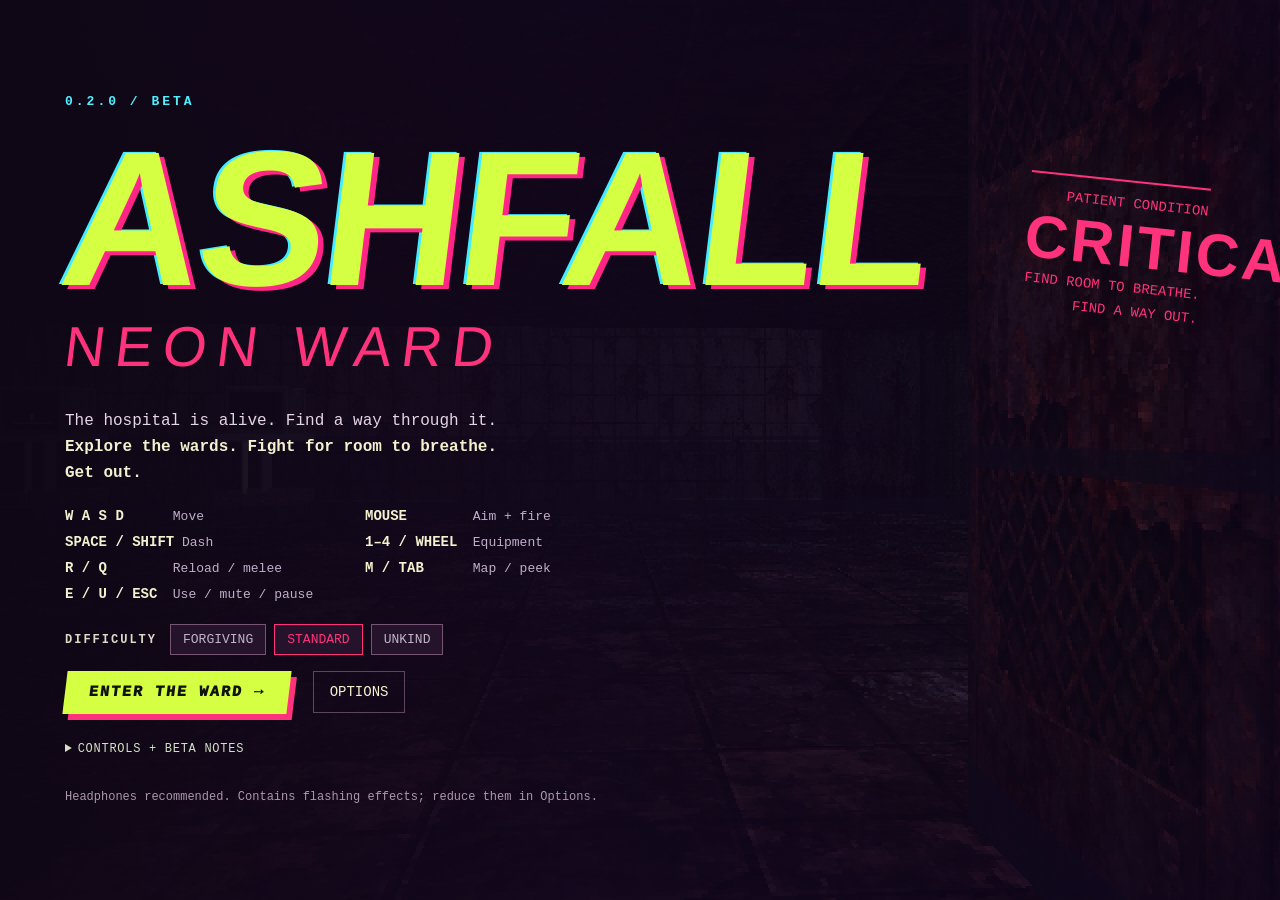
==== index.html @ 8585e7d3 "ashfall demo first commit of fully working game with 4 levels" ====
<!doctype html>
<html lang="en">
<head>
<meta charset="utf-8">
<meta name="viewport" content="width=device-width, initial-scale=1, viewport-fit=cover">
<meta name="description" content="ASHFALL: Neon Ward — Beta 0.2.0. Explore a living hospital. Fight for room to breathe. A self-contained horror FPS.">
<meta name="theme-color" content="#11071d">
<title>ASHFALL // NEON WARD — Beta 0.2.0</title>
<link rel="stylesheet" href="assets/code/game-61611e5812c0.css">
</head>
<body class="beta nav-hud creature-auditions">
<canvas id="game" tabindex="-1" aria-label="ASHFALL first person horror shooter"></canvas>
<div id="shade"></div><div id="grain"></div>
<div id="hud" class="hidden">
 <div id="top"><div id="objectiveBlock"><div class="label">ASHFALL / NEON WARD</div><div class="ward" id="wardName">01 <b>ADMISSIONS</b></div><div id="goal">FIND YOUR WAY THROUGH THE WARD</div><div id="wfSystems" class="hidden"></div><div id="fvStatus" class="hidden"></div><div id="questInventory" class="hidden"><span id="questKeys"></span><span id="questExt"></span></div></div><div id="compass" class="hidden" data-direction="ahead" role="group" aria-label="Route guidance">
 <span id="compassArrow" aria-hidden="true">↑</span>
 <span id="navGlyph" aria-hidden="true">
  <svg class="nav-ahead" viewBox="0 0 24 24" focusable="false"><path d="M12 20V4m-7 7 7-7 7 7"/></svg>
  <svg class="nav-left" viewBox="0 0 24 24" focusable="false"><path d="M19 20v-8a5 5 0 0 0-5-5H4m6-6L4 7l6 6"/></svg>
  <svg class="nav-right" viewBox="0 0 24 24" focusable="false"><path d="M5 20v-8a5 5 0 0 1 5-5h10m-6-6 6 6-6 6"/></svg>
  <svg class="nav-behind" viewBox="0 0 24 24" focusable="false"><path d="M18 20V9a6 6 0 0 0-12 0v8m-4-4 4 4 4-4"/></svg>
  <svg class="nav-near" viewBox="0 0 24 24" focusable="false"><path d="M19 9c0 5-7 12-7 12S5 14 5 9a7 7 0 0 1 14 0Z"/><circle cx="12" cy="9" r="2"/></svg>
  <svg class="nav-signs" viewBox="0 0 24 24" focusable="false"><path d="M12 3v18M3 6h14l4 4-4 4H3Z"/></svg>
 </span>
 <span id="compassCopy"><span id="compassText"></span><small id="wfNavHint"></small></span>
</div>
<div id="scorebox"><div class="label" id="scoreLabel">SCORE</div><div id="score">000000</div><div id="time">00:00.00</div></div></div>
 <section id="bossHud" class="hidden" aria-label="The Heart boss">
  <div class="bossHeading"><strong id="bossTitle">THE HEART</strong><span id="bossHealth">100%</span></div>
  <div id="bossMeter" role="progressbar" aria-label="The Heart health" aria-valuemin="0" aria-valuemax="100" aria-valuenow="100"><div id="bossTrail"></div><div id="bossFill"></div><i class="bossMark bossMarkOne"></i><i class="bossMark bossMarkTwo"></i></div>
  <div id="bossState">AWAKENING</div>
 </section>
 <div id="interactPrompt" class="hidden"><strong id="interactAction"></strong><span id="interactHint"></span></div>
 <div id="feed"></div><div id="comboWrap"><div id="combo">2×</div><div id="comboText">KEEP FEEDING</div><div id="comboTrack"></div></div><div id="message"></div>
 <div id="bottom"><div id="lifeBlock"><div class="label">SIGNAL / LIFE</div><div id="lifeLabel"><b id="life">100</b><span id="lifeHint">KILL TO REFILL</span></div><div id="lifeTrack"><div id="lifeFill"></div></div><div id="dashLabel">[SPACE] DASH READY</div></div><div id="weaponBlock"><div id="armory"><span class="slot active" id="slot0">1 / RUST</span><span class="slot" id="slot1">2 / HEX</span><span class="slot" id="slot2">3 / GRAVE</span><span class="slot hidden" id="slot3">4 / SERAPH</span></div><div id="weaponName">RUSTSHOT</div><div id="ammoLine"><span id="ammo">6</span> <span id="reserve">/ 48</span></div></div></div><div id="help">WASD MOVE · SPACE DASH · Q MELEE · R RELOAD · E USE · M MAP · TAB PEEK · U MUTE · ESC PAUSE</div>
</div>
<canvas id="map" width="150" height="150" class="hidden" aria-label="Ward map"></canvas>
<div id="start" class="overlay"><main class="menu"><div class="micro"><span id="buildLabel">BETA 0.2.0</span></div><h1>ASHFALL</h1><div class="subtitle">NEON WARD</div><p class="intro">The hospital is alive. Find a way through it.<br><strong>Explore the wards. Fight for room to breathe. Get out.</strong></p><div class="controls"><div><b>W A S D</b> Move</div><div><b>MOUSE</b> Aim + fire</div><div><b>SPACE / SHIFT</b> Dash</div><div><b>1–4 / WHEEL</b> Equipment</div><div><b>R / Q</b> Reload / melee</div><div><b>M / TAB</b> Map / peek</div><div><b>E / U / ESC</b> Use / mute / pause</div></div><p class="touchOnly intro">Left stick to move. Swipe the right side to aim.<br>Use FIRE, DASH, and GUN to fight. MAP pauses the action.</p><div class="modeRow"><span class="label">DIFFICULTY</span><button class="mode" data-mode="0" aria-pressed="false">FORGIVING</button><button class="mode" data-mode="1" aria-pressed="true">STANDARD</button><button class="mode" data-mode="2" aria-pressed="false">UNKIND</button></div><button id="startTest" class="hidden" hidden inert disabled aria-hidden="true" tabindex="-1">DEVELOPMENT</button><button class="cta" id="startBtn" disabled>PREPARING THE WARD…</button> <button class="secondary" id="startSettings">OPTIONS</button><div id="error" class="hidden"></div><details class="betaGuide"><summary>CONTROLS + BETA NOTES</summary>
 <p><strong>Start with Standard.</strong> Forgiving gives you more room to explore; Unkind raises the pressure. Difficulty, audio, resolution and reduced flashes are in Options.</p>
 <p><strong>Keyboard:</strong> WASD move · mouse aim / left click fire · 1–4 or wheel switch available equipment · R reload · Q or right click melee · Space / Shift dash · E use · M map · Tab peek · U mute · Esc pause.</p>
 <p><strong>Touch:</strong> left stick moves, swipe to aim, FIRE / DASH / GUN / USE handle actions. MAP pauses while you get your bearings.</p>
 <p><strong>Look around.</strong> Read the signs, follow the current objective, and use E or USE when an interaction appears. The map lets you choose between available destinations.</p>
 <p><strong>Keep this page open.</strong> Checkpoints work during the current session. Closing or reloading the page starts a new run.</p>
 <p><strong>For feedback:</strong> what felt great, where you got lost, whether a fight felt unfair, and any glitches or slowdowns. The pause and end screens can prepare version and session details to copy into your message.</p>
</details>
<div class="note">Headphones recommended. Contains flashing effects; reduce them in Options.<br><span id="bestText"></span></div><div class="stamp">PATIENT CONDITION<strong>CRITICAL</strong>FIND ROOM TO BREATHE.<br>FIND A WAY OUT.</div></main></div>
<div id="pause" class="overlay hidden"><div class="smallPanel"><div class="micro" id="betaPauseVersion">BETA 0.2.0 · SIGNAL HELD</div><h2>TAKE A BREATH.</h2><p class="intro">Your run is paused.</p><button id="resumeBtn" class="cta">BACK INTO IT</button> <button class="secondary" id="pauseSettings">OPTIONS</button><br><button class="secondary" id="pauseMap">MAP · M</button><button class="secondary" id="restartBtn">RESTART RUN</button><button class="secondary" id="pauseTest">TEST WARD</button><button class="secondary" id="pauseMenu">MAIN MENU</button><details class="betaFeedback" id="betapauseFeedback"><summary>BETA FEEDBACK · 0.2.0</summary><p>Include what happened, what you expected, and a screenshot if possible.</p><textarea id="betapauseReport" readonly aria-label="Beta feedback details" spellcheck="false"></textarea><button id="betapauseCopy" class="secondary" type="button">COPY FEEDBACK DETAILS</button><p id="betapauseStatus" role="status"></p></details></div></div>
<div id="settings" class="overlay hidden"><div class="smallPanel"><div class="micro">TUNE THE FEVER</div><h2>OPTIONS</h2><label class="setting">Music<input id="musicVol" type="range" min="0" max="100" value="48"></label><label class="setting">Effects + voices<input id="sfxVol" type="range" min="0" max="100" value="80"></label><label class="setting">Mouse sensitivity<input id="sensitivity" type="range" min="20" max="180" value="75"></label><label class="setting">Screen shake<input id="shakeAmount" type="range" min="0" max="100" value="65"></label><label class="setting">Difficulty<select id="difficulty" style="background:#150d18;color:#f3e9ef;border:1px solid #46304f;padding:5px 9px;font:inherit;font-size:13px;letter-spacing:.05em;text-transform:uppercase;cursor:pointer"><option value="0">Forgiving</option><option value="1" selected>Standard</option><option value="2">Unkind</option></select></label><p id="difficultyNote" style="margin:-2px 0 10px;font-size:12px;opacity:.62;letter-spacing:.02em">The approved balance.</p><label class="setting">Render resolution<input id="renderRes" type="range" min="50" max="100" step="5" value="100"></label><label class="setting">Reduced flashes + motion<input id="reduceFx" type="checkbox"></label><label class="setting">Always show corner map<input id="showMap" type="checkbox"></label><label class="setting">Mute all audio · U<input id="muteAll" type="checkbox"></label><button class="cta" id="settingsBack">DONE</button><details class="audioCredits mvPreview" hidden inert aria-hidden="true"><summary>CREATURE VOICE PREVIEW</summary>
 <p>Compare the new voices without entering combat. Each listen plays different breath, attack and death takes.</p>
 <label class="setting">Creature<select id="mvPreviewSpecies"><option value="0">The Unstitched</option><option value="1">Spine Runner</option><option value="2">The Orderly</option></select></label>
 <label class="setting">Distance<select id="mvPreviewDistance"><option value="2">Nearby · 2 m</option><option value="8">Farther away · 8 m</option></select></label>
 <button id="mvPreviewPlay" class="secondary" type="button">LISTEN</button><button id="mvPreviewStop" class="secondary" type="button">STOP</button>
 <p id="mvPreviewStatus" role="status">Choose a creature. Listen plays a breath, attack and death variation.</p>
</details>
<details class="audioCredits"><summary>AUDIO CREDITS</summary><p><a href="https://opengameart.org/content/dark-descent" target="_blank" rel="noopener">Dark Descent — Matthew Pablo</a>. <a href="https://opengameart.org/content/horror-sound-effects-library" target="_blank" rel="noopener">Horror Sound Library — Little Robot Sound Factory</a>. <a href="https://opengameart.org/content/shotgun-shoot-reload" target="_blank" rel="noopener">Shotgun / reload recordings — Mike Koenig (Soundbible), submitted by qubodup</a>. Licensed under <a href="https://creativecommons.org/licenses/by/3.0/" target="_blank" rel="noopener">CC BY 3.0</a>. Edited, layered, pitched, filtered and mixed for this game; score tempo, loop and mastering adjusted. The Heart finale adds three tempo-matched arrangements and a layered collapse sequence derived from these same recordings. The exterior adds original soft foliage air, shore wash, distant city, diesel, tyre skid and fire beds. Cerberus layers the existing voice recordings at distinct pitches and adds an original beam texture. Its dedicated score, Three Throats, is an original 162 BPM composition with distorted bass strings, metallic percussion, choir textures and a Phrygian bell motif; percussion and voice textures use transformed samples from the credited effects bank. It contains no samples of the ward or Heart music. The hell threshold adds original synthesized stereo storm wind and rolling thunder. Beta 0.1.1 adds original nonverbal creature phonation, turbulent breath and throat resonances, layered with short grains from the credited nonvocal flesh/bone recordings. The new creature bank contains no human vocal recordings.</p><p>Outdoor wildlife: <a href="https://commons.wikimedia.org/wiki/File:Field_cricket_Gryllus_pennsylvanicus.ogg" target="_blank" rel="noopener">Field cricket — Thatcher</a>, <a href="https://creativecommons.org/licenses/by-sa/3.0/" target="_blank" rel="noopener">CC BY-SA 3.0</a>; <a href="https://commons.wikimedia.org/wiki/File:Strix_aluco_male.oga" target="_blank" rel="noopener">Tawny owl — Vianney Bajart</a>, <a href="https://creativecommons.org/licenses/by-sa/4.0/" target="_blank" rel="noopener">CC BY-SA 4.0</a>. Trimmed, filtered, faded, encoded and spatially mixed. The cricket and owl audio adaptations remain available under their respective licenses.</p><p>Additional CC0 recordings: <a href="https://opengameart.org/content/15-vocal-male-strainhurtpainjump-sounds" target="_blank" rel="noopener">qubodup</a>, <a href="https://opengameart.org/content/monster-sound-effects-2" target="_blank" rel="noopener">Ogrebane</a>, <a href="https://opengameart.org/content/25-cc0-bang-firework-sfx" target="_blank" rel="noopener">rubberduck</a>.</p></details></div></div>
<div id="upgrade" class="overlay hidden"><div class="smallPanel"><div class="micro" id="wardCleared">SEAL 01 BROKEN</div><h2>KEEP THE CHANGE.</h2><p class="intro">Signal restored. Take one mutation into the next ward.</p><div id="upgradeList"></div></div></div>
<div id="end" class="overlay hidden"><div class="smallPanel"><div class="micro" id="endLabel">SIGNAL LOST</div><h2 id="endTitle">BACK TO ASH.</h2><p class="intro" id="endReason"></p><div class="stats"><div><b id="endScore">0</b><span>SCORE</span></div><div><b id="endKills">0</b><span>KILLS</span></div><div><b id="endTime">0:00</b><span>TIME</span></div><div><b id="endCombo">0×</b><span>BEST COMBO</span></div></div><button class="cta hidden" id="leaveHospitalBtn">LEAVE HOSPITAL →</button><button class="cta" id="retryBtn">ONE MORE RUN</button><br><button class="secondary" id="menuBtn">MAIN MENU</button><details class="betaFeedback" id="betaendFeedback"><summary>BETA FEEDBACK · 0.2.0</summary><p>Include what happened, what you expected, and a screenshot if possible.</p><textarea id="betaendReport" readonly aria-label="Beta feedback details" spellcheck="false"></textarea><button id="betaendCopy" class="secondary" type="button">COPY FEEDBACK DETAILS</button><p id="betaendStatus" role="status"></p></details></div></div>
<div id="touch" class="touchOnly hidden"><div id="stick"><div id="stickKnob"></div></div><div id="touchBtns"><button id="touchFire">FIRE</button><button id="touchDash">DASH</button><button id="touchGun">GUN</button><button id="touchUse" class="hidden">USE</button></div><button id="touchMap" aria-label="Open map and pause">MAP</button><button id="touchPause" aria-label="Pause game">Ⅱ</button></div>

<div id="sequenceControls" class="hidden"><span id="sequenceCaption"></span><button id="sequenceSkip" aria-label="Skip to the safe post-crash checkpoint">SKIP · ENTER</button></div>
<div id="reviewBar" class="hidden"><div id="reviewBarText"></div><div id="reviewStatus"></div></div>
<button id="reviewPanelBtn" class="hidden" aria-label="Open Test Ward controls">T · TEST</button>
<div id="testWard" class="overlay hidden">
 <section class="reviewPanel" aria-labelledby="testTitle">
  <header class="reviewHeader"><div class="micro">ASHFALL / HUD REVIEW 0.1.2</div><h2 id="testTitle">FIND YOUR BEARING</h2><p>Use <b>Explore</b> for a calm, protected review. Start in <b>Admissions chapter</b>, then compare <b>Level 2 — Fever Theatre</b>, <b>Recovery expedition — either order</b> and <b>Heart — aftermath</b>. Check the arrow and destination at a glance. <b>M</b> opens the map; <b>T</b> returns here.</p></header>
  <div class="reviewGrid">
   <div>
    <label class="reviewField" for="reviewScene">Scene</label>
    <select id="reviewScene"><optgroup label="Wards"><option value="admissions">Admissions</option><option value="fever">Fever Theatre</option><option value="heart">Heart Ward</option></optgroup><optgroup label="Liminal spaces"><option value="fed">Fed Corridor</option><option value="loop">Loop Corridor</option><option value="mirror">Mirror</option></optgroup><optgroup label="Combat and weapons"><option value="range">Weapon range · 3 targets</option><option value="patient">The Unstitched</option><option value="crawler">Spine Runner</option><option value="orderly">The Orderly</option><option value="mixed">Mixed combat drill</option></optgroup></select>
    <p id="reviewHint" class="reviewHint"></p>
    <div class="reviewStarting"><label class="reviewField">Health on reset<input id="reviewHealth" type="number" min="1" max="100" value="100"></label><label class="reviewField">Starting weapon<select id="reviewWeapon"><option value="0">Rustshot</option><option value="1">Hexdrive</option><option value="2">Gravemaker</option></select></label></div>
   </div>
   <div>
    <label class="reviewField" for="reviewPreset">Conditions</label>
    <select id="reviewPreset"><option value="explore">Explore · calm, protected</option><option value="drill">Combat drill · active, protected</option><option value="normal">Normal conditions · damage enabled</option><option value="custom" disabled>Custom conditions</option></select>
    <div class="reviewToggles"><label><input id="reviewAI" type="checkbox"> Combat AI</label><label><input id="reviewDamage" type="checkbox"> Incoming damage</label><label><input id="reviewAmmo" type="checkbox" checked> Refill reserve ammo</label><label><input id="reviewMusic" type="checkbox"> Music + liminal drone</label><label><input id="reviewHoldBoss" type="checkbox"> Hold boss health</label><label><input id="reviewBloodAttacks" type="checkbox" checked> Heart blood attacks</label></div>
    <p class="reviewSmall">Scripted liminal events still run with combat AI off. Reloads retain their normal timing. Test scores are never saved.</p>
   </div>
  </div>
  <div class="reviewActions"><button id="reviewLaunch" class="cta">LOAD SCENE</button><button id="reviewResume" class="secondary hidden">RESUME CURRENT SCENE</button><button id="reviewCheckpoint" class="secondary hidden">RESTORE THEATRE CHECKPOINT</button><button id="reviewToySave" class="secondary hidden">CAPTURE SERAPHIM CHECKPOINT</button><button id="reviewDeath" class="secondary">REPLAY HEART DEATH</button><button id="reviewOpenExit" class="secondary hidden">OPEN CURRENT EXIT</button></div>
  <details class="reviewAudio"><summary>SOUND PREVIEWS</summary><p class="reviewSmall">Plays in the current room's mix. Simulation stays paused. Your volume settings apply.</p><div class="soundButtons"><button id="soundRust">Rustshot</button><button id="soundHex">Hexdrive</button><button id="soundGrave">Gravemaker</button><button id="soundPain">Pain</button><button id="soundAgony">Agony</button><button id="soundRoom">Room tone</button></div><div class="voiceRow"><select id="reviewVoice" aria-label="Creature voice"><option value="0">The Unstitched</option><option value="1">Spine Runner</option><option value="2">The Orderly</option></select><button id="soundCreature">Creature attack</button><button id="soundStop">Stop audio</button></div><p id="reviewAudioStatus" class="reviewSmall" aria-live="polite">Choose a sound to preview.</p></details>
  <details class="reviewGuide"><summary>WHAT TO CHECK IN THIS VERSION</summary><p class="reviewSmall"><b>0.1.2 — Navigation HUD.</b> The guide has its own compact space, consistent icons and readable instructions. This phase changes presentation; enemy audio remains pending its separate redesign.</p><ol><li>At a junction, glance up: can you read both the destination and the direction immediately?</li><li>Turn fully around, then approach your destination. Are the turn-around and nearby symbols clear?</li><li>In Fever Theatre, open M and choose a different system. Check the selected name and long labels.</li><li>Compare dark corridors, neon rooms and the exterior. Is the panel readable without drawing too much attention?</li><li>Compare Heart — aftermath and Garden gates — after the guardian. Boss information must stay at the edge; guidance must not overlap it.</li><li>On a phone, check portrait and landscape. Text should remain readable; HUD elements should stay apart.</li></ol><p class="reviewSmall">Report the scene, destination, browser and screen size. A screenshot is especially useful for placement or crowding feedback.</p></details>
<footer class="reviewFooter"><div><button id="reviewOptions" class="secondary">AUDIO + DISPLAY OPTIONS</button><button id="reviewReturn" class="secondary">BACK TO MENU</button><button id="reviewMenu" class="secondary">END TEST / MAIN MENU</button></div><p class="reviewSmall">In a test: <b>T</b> controls · <b>B</b> reset · <b>H</b> pain preview · <b>N</b> repeat chapter scene / restore targets · <b>ESC</b> pause</p><details><summary>SCENE DETAILS</summary><p id="reviewDiagnostics" class="reviewSmall">No test scene loaded.</p></details></footer>
 </section>
</div>


<div id="mapPanel" class="overlay hidden" role="dialog" aria-modal="true" aria-labelledby="wfMapTitle">
 <section class="wfMapSheet">
  <header class="wfMapHeader"><div><div class="micro">HOSPITAL PLAN · PAUSED</div><h2 id="wfMapTitle">ADMISSIONS</h2></div><button id="wfMapClose" type="button">BACK · M / ESC</button></header>
  <p id="wfMapObjective"></p>
  <canvas id="wfLargeMap" width="900" height="600" role="img" aria-label="North-up floor plan. The cream arrow shows you. The dotted route leads to the selected destination."></canvas>
  <div class="wfMapLegend"><span><i class="wfYou"></i>You / facing</span><span><i class="wfSelected"></i>Destination</span><span><i class="wfLocked"></i>Locked</span><span><i class="wfDone"></i>Completed</span><span>··· Suggested route</span></div>
  <p id="wfMapNote"></p><div id="wfDestinations" aria-label="Choose a destination"></div>
 </section>
</div>

<div id="creatureAudition" class="overlay hidden" role="dialog" aria-modal="true" aria-labelledby="csTitle" aria-describedby="csIntro">
 <section class="cs-panel">
  <header class="cs-header">
   <div><div id="csKicker" class="cs-kicker">ASHFALL / AFTER THE CREDITS</div><h2 id="csTitle">CREATURE GALLERY</h2></div>
   <button id="csBack" type="button" class="cs-back">BACK <span>ESC</span></button>
  </header>
  <p id="csIntro">Meet the creatures of Ashfall and listen to their chosen performances.</p>
  <div class="cs-workspace">
   <figure class="cs-portrait">
    <canvas id="csArtwork" width="440" height="440" role="img" aria-label="The Unstitched"></canvas>
    <div id="csArtStatus">Preparing creature artwork…</div>
    <figcaption><strong id="csCreatureName">THE UNSTITCHED</strong><span id="csCreatureRole">Broken body · close pursuit</span></figcaption>
   </figure>
   <div class="cs-listening">
    <div class="cs-selectors">
     <label for="csCreature">CREATURE<select id="csCreature"><option value="unstitched">The Unstitched</option><option value="runner">Spine Runner</option><option value="orderly">The Orderly</option><option value="warden">The Warden</option><option value="heart">The Heart</option><option value="shepherd">Cerberus · Shepherd</option><option value="bulldog">Cerberus · Bulldog</option><option value="chihuahua">Cerberus · Chihuahua</option></select></label>
     <label for="csEvent">PERFORMANCE<select id="csEvent"><option value="idle">Breath</option><option value="attack">Attack</option></select></label>
    </div>
    <p id="csApproval" class="cs-approval"></p>
    <div id="csCandidates" class="cs-candidates" aria-label="Creature voice playback">
     <button id="csPlaySelected" class="cs-candidate hidden" type="button" data-cs-voice="selected"><span class="cs-letter" aria-hidden="true">▶</span><span class="cs-candidate-copy"><strong>Chosen voice</strong><span id="csDescriptionSelected">Approved performance</span></span><span class="cs-play-word">PLAY</span></button>
     <button id="csPlayA" hidden class="cs-candidate hidden" type="button" data-cs-voice="a"><span class="cs-letter">A</span><span class="cs-candidate-copy"><strong>Direction A</strong><span id="csDescriptionA">First sound direction</span></span><span class="cs-play-word">PLAY</span></button>
     <button id="csPlayB" hidden class="cs-candidate hidden" type="button" data-cs-voice="b"><span class="cs-letter">B</span><span class="cs-candidate-copy"><strong>Direction B</strong><span id="csDescriptionB">Second sound direction</span></span><span class="cs-play-word">PLAY</span></button>
    </div>
    <div class="cs-playback"><p id="csStatus" role="status" aria-live="polite">Choose a direction to listen.</p><button id="csStop" type="button">STOP</button></div>
    <p id="csMethod" class="cs-method">Click again for the second take. Levels are matched for comparison. Uses your Effects + voices volume.</p>
    <div id="csQuestions" class="cs-questions"><strong>LISTEN FOR</strong><p>Does it belong to this creature? Does it have physical weight? Would you want to hear it repeatedly?</p></div>
   </div>
  </div>
  <footer class="cs-footer"><p>No combat, music or countdown. Playback stops when you leave.</p><details><summary>Recording credits</summary><div id="csCredits"><p>Recorded animal material, edited and layered for Ashfall:</p>
<ul>
 <li><a href="https://freesound.org/people/coldvet/sounds/404920/" target="_blank" rel="noopener noreferrer">Harvey dog growls</a> — coldvet / Frederick Bird; dog Harvey Bird.</li>
 <li><a href="https://freesound.org/people/roman_cgr/sounds/223978/" target="_blank" rel="noopener noreferrer">Lion lament</a> — roman_cgr.</li>
 <li><a href="https://freesound.org/people/JarredGibb/sounds/233172/" target="_blank" rel="noopener noreferrer">Pig grunt 4</a> — JarredGibb.</li>
</ul>
<p>All three are published under <a href="https://creativecommons.org/publicdomain/zero/1.0/" target="_blank" rel="noopener noreferrer">CC0</a>. These edits use the publicly available HQ MP3 versions, not the original lossless recordings. Changes include excerpt selection, modest pitch/rate shifts, layering, rumble removal and level matching. No endorsement is implied.</p>

<section id="creatureRound2Credits">
  <h3>Recorded creature material</h3>
  <p>Additional creature sounds use edited animal recordings by
    <a href="https://freesound.org/people/felix.blume/sounds/134820/" target="_blank" rel="noopener noreferrer">felix.blume — French Bulldog</a>,
    <a href="https://freesound.org/people/Mewsel/sounds/208030/" target="_blank" rel="noopener noreferrer">Mewsel — Chihuahua Barks</a>, and
    <a href="https://freesound.org/people/D.jones/sounds/527844/" target="_blank" rel="noopener noreferrer">D.jones — Alligator Growls 02</a>.
    Supporting recordings:
    <a href="https://freesound.org/people/coldvet/sounds/404920/" target="_blank" rel="noopener noreferrer">coldvet — Harvey dog growls</a>,
    <a href="https://freesound.org/people/roman_cgr/sounds/223978/" target="_blank" rel="noopener noreferrer">roman_cgr — Lion lament</a>, and
    <a href="https://freesound.org/people/JarredGibb/sounds/233172/" target="_blank" rel="noopener noreferrer">JarredGibb — Pig grunt 4</a>.
    All are released under
    <a href="https://creativecommons.org/publicdomain/zero/1.0/" target="_blank" rel="noopener noreferrer">CC0 1.0</a>.
    Recordings were excerpted, layered, pitch-adjusted and level-matched for Ashfall.</p>
</section>
<section id="creatureRound3Credits">
  <h3>Physical creature sound material</h3>
  <p>The physical creature sound bank uses edited physical recordings from BigSoundBank:</p>
  <ul>
    <li><a href="https://bigsoundbank.com/bones-cracking-s0596.html" target="_blank" rel="noopener noreferrer">Bones cracking #1</a> — Joseph SARDIN.</li>
    <li><a href="https://bigsoundbank.com/big-rope-s3426.html" target="_blank" rel="noopener noreferrer">Big rope</a> — Joseph SARDIN & Axeline T..</li>
    <li><a href="https://bigsoundbank.com/creaking-of-wicker-s0865.html" target="_blank" rel="noopener noreferrer">Creaking of wicker</a> — Joseph SARDIN.</li>
    <li><a href="https://bigsoundbank.com/manual-water-pump-and-metal-bucket-s0542.html" target="_blank" rel="noopener noreferrer">Manual water pump and metal bucket</a> — Joseph SARDIN.</li>
    <li><a href="https://bigsoundbank.com/straw-suction-1-s1244.html" target="_blank" rel="noopener noreferrer">Straw, suction #1</a> — Joseph SARDIN.</li>
    <li><a href="https://bigsoundbank.com/water-bubble-2-s0183.html" target="_blank" rel="noopener noreferrer">Water Bubble #2</a> — Joseph SARDIN.</li>
    <li><a href="https://bigsoundbank.com/air-leak-s1486.html" target="_blank" rel="noopener noreferrer">Air leak</a> — Joseph SARDIN.</li>
    <li><a href="https://bigsoundbank.com/heart-beat-4-s1929.html" target="_blank" rel="noopener noreferrer">Heart Beat #4</a> — Joseph SARDIN.</li>
  </ul>
  <p>All eight sources are <a href="https://bigsoundbank.com/licenses.html" target="_blank" rel="noopener noreferrer">released under CC0</a>.
    Excerpts were layered, rate-adjusted, filtered, shaped and level-matched for Ashfall.
    The heartbeat source is performed foley; the water bubbles are recorded in a tub.
    These sounds do not reuse the animal recordings in the other creature voices.</p>
</section>
<p>The spectral Warden artwork was created for Ashfall with the built-in image generation tool.</p></div></details></footer>
 </section>
</div>
<div id="cgCreditsOverlay" class="overlay hidden" role="dialog" aria-modal="true" aria-labelledby="cgCreditsTitle">
 <section class="cg-credits-panel">
  <header class="cg-credits-header"><div><div class="cg-kicker">ASHFALL / NEON WARD</div><h2 id="cgCreditsTitle">CREDITS</h2></div><button id="cgCreditsBack" type="button">BACK · ESC</button></header>
  <p class="cg-thanks">Thank you for stepping into the ward.</p>
  <div id="cgCreditsBody"></div>
  <footer class="cg-credits-footer"><p>Meet the creatures of Ashfall and listen to their chosen voices.</p><button id="cgCreditsGallery" type="button">CREATURE GALLERY</button></footer>
 </section>
</div>

<script src="assets/code/game-164a3a103f9b.js"></script>
</body>
</html>
---- assets/code/game-61611e5812c0.css ----
:root{color-scheme:dark;--ink:#100919;--paper:#f3f1cf;--pink:#ff327c;--acid:#d5ff42;--cyan:#54efff}*{box-sizing:border-box}html,body{margin:0;width:100%;height:100%;overflow:hidden;background:var(--ink);font-family:Consolas,'Liberation Mono',monospace;color:var(--paper)}body{touch-action:none;user-select:none}button,input{font:inherit}button{cursor:pointer}button:focus-visible,input:focus-visible{outline:3px solid var(--cyan);outline-offset:5px}#game{display:block;width:100%;height:100%;image-rendering:pixelated;touch-action:none}body.playing #game{cursor:none}.hidden{display:none!important}#grain{position:fixed;inset:0;pointer-events:none;background:repeating-linear-gradient(0deg,#0002 0,#0002 1px,transparent 1px,transparent 4px);opacity:.45;z-index:3}#shade{position:fixed;inset:0;box-shadow:inset 0 0 12vw 3vw #0a031d99;pointer-events:none;z-index:2}#hud{position:fixed;inset:0;pointer-events:none;z-index:4;padding:25px 30px;text-shadow:2px 2px #140917}#top{display:flex;align-items:flex-start;justify-content:space-between;gap:20px}.label{font-size:12px;letter-spacing:2px;font-weight:700;color:#dedac9}.ward{font-size:18px;font-weight:900;letter-spacing:1px}.ward b{color:var(--pink)}#goal{margin-top:8px;color:var(--acid);font-size:14px}#scorebox{text-align:right}#score{font-size:25px;letter-spacing:2px;font-weight:900}#time{font-size:13px;color:#c9bfcf;margin-top:5px}#compass{position:absolute;top:25px;left:50%;transform:translateX(-50%);text-align:center;color:var(--cyan);font-size:13px}#compassArrow{font-size:25px;display:block;margin-bottom:2px}#bottom{position:absolute;bottom:25px;left:30px;right:30px;display:flex;align-items:flex-end;justify-content:space-between;gap:20px}#lifeBlock{width:210px;max-width:33vw}#lifeLabel{display:flex;align-items:baseline;gap:9px}#life{font-size:62px;font-weight:1000;line-height:1;letter-spacing:-4px}#lifeLabel span{font-size:12px;color:var(--pink);font-weight:bold}#lifeTrack{height:8px;background:#180923;border:1px solid #ffffff40;margin-top:9px;transform:skewX(-12deg)}#lifeFill{height:100%;width:100%;background:var(--pink);box-shadow:0 0 20px #ff327c66;transition:width .09s}#dashLabel{font-size:12px;color:var(--cyan);margin-top:9px}#armory{display:flex;gap:5px;margin-bottom:4px;justify-content:flex-end}.slot{padding:7px 9px;border:1px solid #bca1bc44;font-size:12px;background:#160c2588;color:#b9a6c3}.slot.active{color:var(--acid);border-color:var(--acid);background:#1a1929}#weaponName{font-size:16px;letter-spacing:2px;color:var(--acid);margin-top:9px}#ammoLine{font-size:46px;font-weight:900;line-height:1.1}#reserve{font-size:15px;color:#d1bfdd;letter-spacing:0}#weaponBlock{text-align:right}#comboWrap{position:absolute;right:30px;top:35%;text-align:right;opacity:0;transition:opacity .12s}#combo{color:var(--acid);font-size:52px;font-weight:1000;font-style:italic;letter-spacing:-3px}#comboText{color:var(--paper);font-weight:bold;font-size:13px;letter-spacing:2px}#comboTrack{height:3px;background:var(--acid);margin-top:9px;width:100%}#message{position:absolute;left:50%;top:23%;transform:translateX(-50%) rotate(-2deg);font-size:clamp(16px,3vw,29px);font-weight:1000;letter-spacing:1px;text-align:center;color:var(--acid);width:80%;text-shadow:3px 3px #200b23;opacity:0}#feed{position:absolute;left:30px;top:36%;max-width:250px;color:var(--cyan);font-size:13px;line-height:1.8;white-space:pre-line}#help{position:absolute;left:50%;bottom:27px;transform:translateX(-50%);font-size:12px;color:#f1e6eb88;white-space:nowrap}#map{position:fixed;left:30px;top:110px;width:150px;height:150px;image-rendering:pixelated;z-index:4;opacity:.85;pointer-events:none;border:1px solid #eb94f64a;background:#100818aa}.overlay{position:fixed;inset:0;z-index:10;display:flex;align-items:center;justify-content:center;padding:35px;background:linear-gradient(90deg,#100716f7,#13081ed9 45%,#1508236b)}.menu{width:min(1150px,100%);position:relative}.micro{font-size:13px;letter-spacing:3px;color:var(--cyan);font-weight:bold}.menu h1{font-family:Impact,'Arial Black',sans-serif;font-size:clamp(90px,15vw,200px);line-height:.83;margin:30px 0 0;letter-spacing:-3px;color:var(--acid);text-shadow:6px 4px 0 #ff2587,-3px -1px 0 #43edff;transform:skew(-7deg);transform-origin:left center}.subtitle{font-family:Impact,'Arial Black',sans-serif;font-size:clamp(28px,4.4vw,58px);letter-spacing:10px;color:var(--pink);margin:16px 0 30px;transform:skew(-7deg)}.intro{max-width:455px;font-size:16px;line-height:1.6;color:#e6d6e5;margin:0 0 22px}.intro strong{color:var(--paper)}.controls{display:grid;grid-template-columns:1fr 1fr;gap:10px 20px;max-width:580px;font-size:13px;color:#c0afc9}.controls b{color:var(--paper);min-width:100px;display:inline-block;font-size:14px}.cta{display:inline-block;background:var(--acid);color:#10120d;border:0;padding:17px 30px;font-weight:1000;letter-spacing:2px;font-size:17px;box-shadow:6px 6px 0 var(--pink);transform:skew(-7deg);margin-top:26px}.cta:hover{background:#fff8df;box-shadow:8px 8px 0 var(--pink)}.secondary{background:transparent;color:var(--paper);padding:12px 16px;border:1px solid #af8eaa77;margin:12px 10px 0 0;font-size:14px}.secondary:hover{border-color:var(--cyan);color:var(--cyan)}.modeRow{display:flex;gap:8px;align-items:center;margin-top:22px;flex-wrap:wrap}.modeRow .label{margin-right:5px}.mode{padding:7px 12px;background:#25132c;border:1px solid #765572;color:#c3b4c8;font-size:13px}.mode[aria-pressed="true"]{border-color:var(--pink);color:var(--pink)}.note{font-size:12px;color:#ad97ad;margin-top:20px;line-height:1.5}.stamp{position:absolute;right:1%;top:12%;width:180px;border-top:2px solid var(--pink);padding-top:10px;color:var(--pink);text-align:right;font-size:14px;line-height:1.7;transform:rotate(6deg)}.stamp strong{font-size:60px;line-height:1;display:block;font-family:Impact,sans-serif;letter-spacing:3px}.smallPanel{max-width:650px;width:100%}.smallPanel h2{font-family:Impact,'Arial Black',sans-serif;font-size:clamp(48px,8vw,86px);letter-spacing:1px;line-height:.98;margin:16px 0 22px;color:var(--acid);text-shadow:4px 3px var(--pink)}.setting{display:flex;align-items:center;justify-content:space-between;gap:25px;margin:18px 0;font-size:14px;color:#e5d6e4}.setting input[type=range]{width:190px;accent-color:var(--pink)}.setting input[type=checkbox]{width:20px;height:20px;accent-color:var(--pink)}#upgradeList{display:grid;gap:10px;margin:20px 0}.upgrade{padding:20px;text-align:left;background:#1c112bd9;border:1px solid #695371;color:var(--paper)}.upgrade:hover{border-color:var(--acid);background:#23203d}.upgrade strong{display:block;font-size:19px;color:var(--acid);margin-bottom:8px}.upgrade span{font-size:14px;color:#c5b6d0}.stats{display:flex;gap:35px;margin:24px 0;flex-wrap:wrap}.stats b{display:block;color:var(--cyan);font-size:32px;margin-bottom:5px}.stats span{font-size:12px;letter-spacing:1px;color:#bcacc8}#error{background:#270e29;border:1px solid var(--pink);padding:10px 15px;max-width:560px;margin:15px 0;color:#f2b7d1;font-size:14px}.touchOnly{display:none}#touch{position:fixed;inset:0;z-index:6;pointer-events:none}#stick{position:absolute;bottom:105px;left:30px;width:110px;height:110px;border:1px solid #54efff66;border-radius:50%;background:#18092355;pointer-events:auto;touch-action:none}#stickKnob{position:absolute;left:35px;top:35px;width:38px;height:38px;border:1px solid var(--cyan);border-radius:50%;background:#54efff33}#touchBtns{position:absolute;right:20px;bottom:115px;display:grid;grid-template-columns:70px 70px;gap:12px;pointer-events:auto}#touchBtns button,#touchPause{color:var(--paper);background:#2a103acc;border:1px solid var(--pink);padding:15px 7px;font-size:13px;touch-action:none}#touchFire{grid-row:span 2;border-color:var(--acid)!important;color:var(--acid)!important}#touchPause{position:absolute;right:16px;top:100px;pointer-events:auto;padding:8px 13px}body.lowfx #grain{opacity:.15}body.lowfx #shade{box-shadow:inset 0 0 5vw #09041b66}@media(pointer:coarse){.touchOnly{display:block}.desktopOnly{display:none!important}#help{display:none}.controls{display:none}}@media(max-width:760px){#hud{padding:16px}#bottom{bottom:16px;left:16px;right:16px}#life{font-size:46px}.ward{font-size:14px}#goal{font-size:12px}.label{font-size:12px;letter-spacing:1px}#score{font-size:20px}#compass{top:90px;font-size:12px}#compassArrow{font-size:20px}#armory .slot{padding:5px 7px}#weaponName{font-size:12px}#ammoLine{font-size:34px}#comboWrap{right:16px}#combo{font-size:36px}#feed{left:16px;max-width:150px;font-size:12px}#map{left:16px;top:100px;width:120px;height:120px}.overlay{padding:26px}.menu h1{font-size:clamp(75px,18vw,130px);letter-spacing:-2px;margin:15px 0 0}.subtitle{letter-spacing:5px;font-size:28px;margin:14px 0 20px}.stamp{display:none}.intro{font-size:14px;max-width:400px;margin-bottom:15px}.controls{font-size:12px;gap:8px}.controls b{min-width:85px;font-size:12px}.cta{padding:15px 20px;font-size:15px;margin-top:19px}.note{margin-top:17px}.modeRow{margin-top:17px}.setting{gap:12px}.setting input[type=range]{width:135px}}@media(max-height:560px){.overlay{padding:18px;overflow:auto;align-items:flex-start}.menu{margin:auto}.menu h1{font-size:90px;margin-top:10px}.subtitle{font-size:28px;margin:10px 0 15px}.intro{margin-bottom:12px;max-width:600px}.controls{grid-template-columns:1fr 1fr 1fr;max-width:750px;gap:7px;font-size:12px}.controls b{min-width:80px;font-size:12px}.note{margin-top:12px}.cta{margin-top:15px;padding:12px 24px}.modeRow{margin-top:12px}.smallPanel h2{font-size:45px;margin:12px 0}.setting{margin:10px 0}#map{width:90px;height:90px}#help{display:none}#life{font-size:42px}#lifeTrack{height:5px}#bottom{bottom:14px}#compass{top:15px}.upgrade{padding:12px}}
.audioCredits{font-size:11px;line-height:1.7;color:#bcaec1;margin-top:22px;max-width:610px}.audioCredits summary{cursor:pointer;letter-spacing:2px;color:#54efff}.audioCredits a{color:#b4decd}#settings{overflow-y:auto}#settings .smallPanel{margin:auto;padding:10px 0}
#top,#compass,#weaponBlock,#lifeBlock{transition:opacity .85s ease}body.liminal #top,body.liminal #compass,body.liminal #weaponBlock{opacity:0}body.liminal #lifeBlock{opacity:.55}

/* Test Ward extends the existing palette; campaign rendering is untouched. */
button:disabled{cursor:wait;opacity:.5}.testEntry{background:var(--cyan);box-shadow:5px 5px 0 #555779}.overlay{touch-action:pan-y}
#startTest{font-size:16px;padding:14px 24px}#startBtn{font-size:15px;padding:13px 24px;margin-top:16px}
#testWard{overflow-y:auto;align-items:flex-start;background:#0c0713f5;padding:24px}
.reviewPanel{width:min(940px,100%);margin:auto;border-top:3px solid var(--cyan);padding:22px 26px;background:#160d21;box-shadow:0 12px 70px #0007}
.reviewHeader h2{font-size:36px;color:var(--cyan);letter-spacing:2px;margin:10px 0}.reviewHeader p{font-size:16px;line-height:1.5;margin:0 0 22px;color:#dfd6e6}
.reviewGrid{display:grid;grid-template-columns:1fr 1fr;gap:28px}.reviewField{display:block;font-size:14px;line-height:1.5;margin-bottom:7px;color:#e8e1eb}
.reviewPanel select,.reviewPanel input[type=number]{font:inherit;background:#24172f;color:var(--paper);border:1px solid #756080;padding:10px;width:100%;min-width:0;font-size:16px;border-radius:0}
.reviewPanel select:focus-visible,.reviewPanel summary:focus-visible{outline:2px solid var(--cyan);outline-offset:3px}.reviewHint{font-size:16px;line-height:1.5;color:#c9bace;min-height:72px;margin:12px 0}.reviewStarting{display:grid;grid-template-columns:1fr 1fr;gap:14px}.reviewStarting input,.reviewStarting select{margin-top:6px}
.reviewToggles{display:grid;grid-template-columns:1fr 1fr;gap:16px 10px;margin:22px 0 16px}.reviewToggles label{display:flex;align-items:center;gap:9px;font-size:14px;line-height:1.45}.reviewToggles input{width:20px;height:20px;flex-shrink:0;accent-color:var(--cyan)}
.reviewSmall{font-size:14px;line-height:1.5;color:#bfb0ca;margin:12px 0}.reviewActions{display:flex;align-items:center;gap:12px;flex-wrap:wrap;margin:16px 0 24px}.reviewActions .cta{margin:0;box-shadow:4px 4px var(--pink);font-size:15px;padding:14px 22px}.reviewActions .secondary{margin:0}
.reviewAudio{border-block:1px solid #695173;padding:15px 0}.reviewPanel summary{cursor:pointer;font-size:14px;color:var(--cyan);letter-spacing:1px}.soundButtons,.voiceRow{display:flex;flex-wrap:wrap;gap:8px;margin-top:10px}.voiceRow select{width:auto;max-width:100%}.soundButtons button,.voiceRow button{background:#291c35;border:1px solid #785985;color:var(--paper);padding:10px 12px;font-size:14px}.soundButtons button:hover,.voiceRow button:hover{border-color:var(--cyan);color:var(--cyan)}
.reviewFooter .secondary{font-size:13px;padding:10px;margin-right:6px}.reviewFooter details{margin-top:16px}.reviewFooter p{overflow-wrap:anywhere}
#reviewBar{position:fixed;z-index:7;top:0;left:0;right:0;padding:10px 120px 10px 18px;pointer-events:none;background:#100b1cf2;border-bottom:1px solid #54efff66;font-size:14px;line-height:1.5;color:var(--cyan)}#reviewStatus{font-size:12px;color:#c5b8cc;margin-top:3px}#reviewPanelBtn{position:fixed;z-index:8;right:14px;top:10px;font-size:13px;line-height:1.4;padding:7px 12px;background:#182132;color:var(--cyan);border:1px solid var(--cyan)}body.testing #hud{padding-top:90px}body.testing #compass{top:92px}body.testing #map{top:176px}body.testing #help{display:none}
@media(max-width:650px){#testWard{padding:12px}.reviewPanel{padding:18px 15px}.reviewGrid{grid-template-columns:1fr;gap:16px}.reviewHint{min-height:0}.reviewHeader h2{font-size:30px}.reviewActions{gap:14px}.reviewPanel .secondary{font-size:14px}#reviewBar{font-size:12px;padding-left:12px}body.testing #hud{padding-top:106px}body.testing #compass{display:none}}

#start{overflow-y:auto;align-items:flex-start}#start .menu{margin:auto}.reviewGuide{padding:16px 0;border-bottom:1px solid #695173}.reviewGuide ol{padding-left:24px;font-size:16px;line-height:1.6}.reviewGuide li{margin:12px 0}


/* Theatre interaction feedback: readable in motion, outside the reticle. */
#fvStatus{position:absolute;left:30px;top:92px;max-width:50vw;font-size:12px;line-height:1.5;color:var(--cyan)}
#interactPrompt{position:absolute;left:50%;bottom:155px;transform:translateX(-50%);width:min(480px,70vw);padding:12px 16px;border-left:3px solid var(--cyan);background:#090b15ed;text-align:center;text-shadow:none}
#interactAction{display:block;font-size:15px;color:var(--paper);letter-spacing:1px}#interactHint{display:block;margin-top:6px;font-size:12px;line-height:1.5;color:#c6bdcd}
#touchUse{grid-column:1/-1;border-color:var(--cyan)!important;color:var(--cyan)!important}
#game:focus{outline:none}select:focus-visible,summary:focus-visible{outline:2px solid var(--cyan);outline-offset:3px}
body.testing #fvStatus{top:142px}#fvStatus:not(.hidden)~#compass{top:25px}
@media(max-width:760px){#fvStatus{left:16px;top:78px;max-width:64vw;font-size:10px}body.testing #fvStatus{top:164px}#interactPrompt{bottom:155px;width:65vw;padding:8px}#interactAction{font-size:12px}#interactHint{font-size:11px}#fvStatus:not(.hidden)~#compass{top:100px}}
@media(max-height:560px){#interactPrompt{bottom:100px;width:min(460px,65vw);padding:7px}#interactHint{font-size:11px}#fvStatus{top:70px}body.testing #fvStatus{top:142px}}

/* Boss health stays on the screen edge in campaign, review and small viewports. */
#bossHud{position:fixed;top:0;left:0;width:100%;height:calc(46px + env(safe-area-inset-top,0px));padding:calc(6px + env(safe-area-inset-top,0px)) 16px 6px;display:grid;grid-template-columns:136px minmax(40px,1fr) 54px;grid-template-rows:18px 14px;column-gap:14px;align-items:center;background:#120811e8;border-bottom:1px solid #ff719e88;text-shadow:1px 1px 2px #100510}
.bossHeading{display:contents}.bossHeading strong{grid-column:1;grid-row:1;color:#fff0da;font-size:14px;letter-spacing:2px}#bossHealth{grid-column:3;grid-row:1/3;justify-self:end;color:#ff8fb9;font-size:16px;font-variant-numeric:tabular-nums}
#bossMeter{grid-column:2;grid-row:1/3;position:relative;height:16px;overflow:hidden;background:#09050d;border:1px solid #d0769780}#bossFill,#bossTrail{position:absolute;inset:0 auto 0 0;width:100%}#bossTrail{background:#ffe1ad}#bossFill{background:linear-gradient(0deg,#910e39,#ff266b 55%,#ff9ebd);transition:width .055s linear}.bossMark{position:absolute;top:0;bottom:0;width:2px;background:#180713aa}.bossMarkOne{left:65%}.bossMarkTwo{left:30%}#bossState{grid-column:1;grid-row:2;font-size:12px;line-height:14px;color:#e4b6ce;white-space:nowrap;overflow:hidden;text-overflow:ellipsis}.boss-dead{border-color:#7ac9c0!important}.boss-dead #bossHealth,.boss-dead #bossState{color:#9fe8da}
body.boss-fight #hud,body.testing.boss-fight #hud{padding-top:calc(62px + env(safe-area-inset-top,0px))}body.boss-fight #compass{top:calc(62px + env(safe-area-inset-top,0px))}body.boss-fight #map,body.testing.boss-fight #map{top:146px}body.boss-fight #message{top:23%}
body.boss-fight #reviewBar{top:auto;bottom:0;padding:3px 104px 3px 12px;font-size:12px;line-height:16px;white-space:nowrap}body.boss-fight #reviewBarText{overflow:hidden;text-overflow:ellipsis}body.boss-fight #reviewStatus{display:none}body.boss-fight #reviewPanelBtn{top:auto;bottom:0;right:8px;padding:3px 8px;font-size:12px;line-height:16px}
body.testing.boss-fight #bottom{bottom:30px}
@media(max-width:700px){#bossHud{grid-template-columns:106px minmax(30px,1fr) 40px;column-gap:8px;padding-left:10px;padding-right:10px}.bossHeading strong{letter-spacing:1px}#bossHealth{font-size:14px}#bossMeter{height:14px}}
@media(max-height:500px){#bossHud{height:calc(40px + env(safe-area-inset-top,0px));padding-top:calc(3px + env(safe-area-inset-top,0px));padding-bottom:3px}body.boss-fight #hud,body.testing.boss-fight #hud{padding-top:calc(50px + env(safe-area-inset-top,0px))}body.boss-fight #compass{top:50px}body.boss-fight #map,body.testing.boss-fight #map{top:124px}}

/* Phase 2: a restrained edge caption and skip control keep the scene visible. */
#sequenceControls{display:none;position:fixed;inset:auto 20px 28px;z-index:8;align-items:center;justify-content:space-between;gap:18px;pointer-events:none;color:#e6ecda;font-size:13px;letter-spacing:2px;text-shadow:1px 2px 3px #07131b}
body.departure.playing #sequenceControls{display:flex}#sequenceSkip{pointer-events:auto;min-height:44px;padding:10px 16px;border:1px solid #c4d4be80;background:#102029c9;color:#ecf0d9;font-size:12px;letter-spacing:1px}
body.departure #top,body.departure #bottom,body.departure #compass,body.departure #help,body.departure #feed,body.departure #message,body.departure #stick,body.departure #touchBtns{opacity:0;pointer-events:none}
body.departure #reviewBar{top:auto;bottom:0;padding:2px 104px 2px 12px;font-size:11px;line-height:16px;white-space:nowrap}body.departure #reviewBarText{overflow:hidden;text-overflow:ellipsis}body.departure #reviewStatus{display:none}body.departure #reviewPanelBtn{top:auto;bottom:0;right:8px;padding:2px 8px;font-size:11px;line-height:16px}
@media(max-width:650px){#sequenceControls{inset:auto 12px 34px;font-size:11px;letter-spacing:1px}#sequenceSkip{font-size:11px;padding:9px 11px}}

/* Small objective inventory stays with the chapter text, off the aiming view. */
#questInventory{display:flex;flex-wrap:wrap;gap:5px 15px;margin-top:7px;font-size:11px;letter-spacing:.5px;color:#bbbab0}
#questInventory .found{color:#d5ff9e}body.departure #questInventory{display:none}
@media(max-width:650px){#questInventory{font-size:10px;gap:5px 9px;margin-top:5px}body.testing #top>div:first-child{min-width:0}body.testing #goal{max-width:260px}}

/* The fourth slot exists only while the creature is carried. Keep it below the view. */
#armory{flex-wrap:wrap;justify-content:flex-end;max-width:min(450px,60vw)}
#slot3{border-color:#baa778;color:#efdb9e}#slot3.active{background:#d9c491;color:#191b1a}
body.seraphim-held #ammoLine{display:none}body.seraphim-held #weaponName{color:#efdb9e}
@media(max-width:650px){#armory{max-width:190px;gap:4px}#armory .slot{font-size:10px;padding:4px 5px}body.seraphim-held #weaponBlock{max-width:190px}body.seraphim-held #weaponName{font-size:11px;letter-spacing:1px}}

/* The reviewed edge bar remains flush to the top for the new guardian. */
.cerberus-fight .bossMarkOne{display:none}.cerberus-fight .bossMarkTwo{left:33.333333%}
.cerberus-fight #bossFill{background:linear-gradient(0deg,#7a1242,#ef416c 60%,#ffbbad)}

/* Last-third bar measures an opening, not a second health pool. */
.cerberus-frenzy .bossMark{display:none}.cerberus-frenzy #bossFill{background:linear-gradient(0deg,#765127,#e7b151 60%,#ffedbb)}.cerberus-frenzy #bossHealth{color:#ffe4a7}

/* R4-P07 · calm, readable wayfinding. The centre of the scene stays clear. */
#top>div:first-child{max-width:min(560px,76%)}
#goal{font-size:13px;line-height:1.4;max-width:520px}
#compass,body.testing #compass,body.boss-fight #compass,#fvStatus:not(.hidden)~#compass{position:static;display:flex;align-items:center;gap:8px;transform:none;text-align:left;margin-top:9px;color:#d1d6bd;font-size:12px;letter-spacing:.025em;opacity:.85}
#compassArrow{font:19px/1 sans-serif;display:inline-block;margin:0;min-width:14px;text-align:center;color:#b4c4b3}
#wfNavHint{font:9px/1.2 sans-serif;letter-spacing:.09em;color:#91a7a7;border-left:1px solid #667d7355;padding-left:8px}
#fvStatus,body.testing #fvStatus{position:static;max-width:100%;font-size:11px;line-height:1.4;color:#a5b8b3;margin-top:5px}
#wfSystems{font-size:11px;color:#c7c8b2;margin-top:6px;white-space:pre-wrap}
#interactPrompt{width:min(410px,62vw);border-left-width:2px;padding:9px 13px;background:#0c191ee8;border-radius:2px}
#interactAction{font-size:13px;line-height:1.4;letter-spacing:.025em}
#interactHint{font-size:11px;line-height:1.5;color:#b9c4ba}
#map{top:auto!important;bottom:150px;border:1px solid #8ca89e88;opacity:.95;image-rendering:auto}
#touchMap{position:absolute;right:67px;top:100px;pointer-events:auto;color:#d8dfc5;background:#16272bdd;border:1px solid #93aca488;padding:10px 12px;font-size:12px;min-height:40px}
#mapPanel{background:#061116ec;padding:20px;overflow:auto;align-items:center;touch-action:pan-y;z-index:20}
.wfMapSheet{width:min(1050px,100%);margin:auto;background:#0d191e;border:1px solid #758e8755;padding:18px 20px 14px;box-shadow:0 12px 65px #0008}
.wfMapHeader{display:flex;align-items:center;justify-content:space-between;gap:15px}
.wfMapHeader .micro{font-size:10px;letter-spacing:.18em;color:#91aba6}
.wfMapHeader h2{font:600 24px/1.15 sans-serif;letter-spacing:.08em;margin:6px 0;color:#e2e0c6}
#wfMapClose{background:transparent;border:1px solid #728f8777;color:#d3ddc9;padding:11px;font-size:11px;white-space:nowrap;min-height:42px}
#wfMapObjective{font:12px/1.45 sans-serif;color:#d1c792;margin:8px 0 12px}
#wfLargeMap{display:block;width:100%;height:auto;max-height:64vh;object-fit:contain;border:1px solid #6d8b8055}
.wfMapLegend{display:flex;gap:10px 17px;flex-wrap:wrap;margin:10px 0;color:#a5b8af;font:11px/1.4 sans-serif}
.wfMapLegend span{display:flex;align-items:center;gap:6px}
.wfMapLegend i{display:inline-block;width:7px;height:7px;background:#fff5d6}
.wfMapLegend .wfYou{clip-path:polygon(100% 50%,0 0,25% 50%,0 100%);width:10px;height:10px}
.wfMapLegend .wfSelected{background:#d8c98d}.wfMapLegend .wfLocked{background:#895e64}.wfMapLegend .wfDone{background:#587166}
#wfMapNote{font:11px/1.5 sans-serif;color:#8fa7a0;margin:10px 0 6px}
#wfDestinations{display:flex;gap:7px;flex-wrap:wrap}
#wfDestinations button{font:12px/1.3 sans-serif;color:#bacbbd;border:1px solid #536f6866;background:#172b2e;min-height:38px;padding:9px 13px}
#wfDestinations button[aria-pressed=true]{border-color:#cbbb87;color:#e9ddb0;background:#2a3937}
#wfMapClose:hover,#wfDestinations button:hover{border-color:#e2e0c6;color:#e2e0c6}
@media(max-width:760px){#top>div:first-child{max-width:77%}#goal{font-size:11px}#fvStatus,body.testing #fvStatus,#wfSystems{font-size:10px}#compass,body.testing #compass,body.boss-fight #compass{font-size:10px;gap:6px;margin-top:6px}#wfNavHint{font-size:8px}#map{bottom:240px;width:120px;height:120px}#mapPanel{padding:10px}.wfMapSheet{padding:13px 10px}.wfMapHeader h2{font-size:19px}.wfMapHeader .micro{font-size:9px;letter-spacing:.08em}#wfMapClose{font-size:10px;padding:9px}#wfMapObjective{font-size:11px}.wfMapLegend{font-size:10px;gap:7px 11px}#interactPrompt{width:70vw}#interactAction{font-size:11px}#interactHint{font-size:10px}#touchMap,#touchPause{top:auto;bottom:300px}body.testing #touchMap,body.testing #touchPause{top:auto;bottom:300px}}
@media(max-height:560px){#mapPanel{align-items:flex-start;padding:8px}.wfMapSheet{padding:10px 14px}.wfMapHeader h2{font-size:17px}#wfLargeMap{max-height:none}#wfMapObjective{margin:3px 0 6px}.wfMapLegend{margin:6px 0}#wfMapNote{margin:5px 0}#interactPrompt{bottom:90px;padding:7px}#map{bottom:128px;width:96px;height:96px}#touchMap,#touchPause{top:150px!important;bottom:auto!important}#fvStatus,body.testing #fvStatus{font-size:9px}}
.wfMapHeader{position:sticky;top:0;z-index:1;background:#0d191e;padding:3px 0 5px}

/* Friends beta: campaign first; review fixtures have no visible entry point. */
body.beta #startTest,body.beta #pauseTest,body.beta #reviewBar,body.beta #reviewPanelBtn,body.beta #testWard{display:none!important}
body.beta #start,body.beta #pause,body.beta #end,body.beta #settings{overflow:auto;touch-action:pan-y}
body.beta #start .menu{margin:auto}
body.beta #startBtn{margin-right:14px}
.betaGuide,.betaFeedback{max-width:600px;margin:18px 0 6px;color:#c4c9bf;font-size:12px;line-height:1.65;text-shadow:none}
.betaGuide summary,.betaFeedback summary{cursor:pointer;color:#d7e0c6;letter-spacing:.06em;padding:8px 0}
.betaGuide[open],.betaFeedback[open]{padding-bottom:12px;border-bottom:1px solid #68847a66}
.betaGuide p{margin:8px 0}.betaGuide strong{color:#e6e5ce}
.betaFeedback textarea{display:block;width:100%;min-height:180px;padding:12px;background:#101d23;border:1px solid #657a7366;color:#e0e3cf;font:12px/1.5 Consolas,monospace;resize:vertical;user-select:text;touch-action:auto}
.betaFeedback button{font-size:12px;margin-top:9px}
.betaFeedback p{margin:7px 0;font-size:11px;color:#acbab1}
body.beta .smallPanel{margin:auto}
@media(max-height:700px){body.beta #start,body.beta #pause,body.beta #end,body.beta #settings{align-items:flex-start}}
@media(max-width:650px){.betaGuide,.betaFeedback{font-size:12px}body.beta .menu h1{font-size:clamp(68px,17vw,110px)}body.beta .subtitle{font-size:24px}}

.mvPreview select{max-width:65%;background:#17232a;color:#e0e2cb;border:1px solid #78938766;padding:7px;font:12px/1.5 sans-serif}.mvPreview .setting{margin:12px 0}.mvPreview summary{letter-spacing:.08em}

/* A reserved centre column prevents mission text from crossing the guide. */
body.nav-hud #top{display:grid;grid-template-columns:minmax(0,1fr) 226px minmax(0,1fr);column-gap:18px;row-gap:10px;align-items:start}
body.nav-hud #objectiveBlock{grid-column:1;grid-row:1;min-width:0;max-width:540px;overflow-wrap:break-word}
body.nav-hud #goal{max-width:100%}
body.nav-hud #scorebox{grid-column:3;grid-row:1;min-width:0;justify-self:end}
body.nav-hud #compass{grid-column:2;grid-row:1;position:static;inset:auto;transform:none;display:flex;align-items:center;gap:12px;width:226px;height:54px;min-width:0;margin:0;padding:8px 12px;background:#0b171df5;border:1px solid #536b6a99;border-left:2px solid #a0d6ca;border-radius:2px;text-align:left;text-shadow:none;color:#eeeaca;opacity:1;letter-spacing:0;pointer-events:none;transition:opacity .85s ease}
body.nav-hud #compassArrow{display:none}
body.nav-hud #navGlyph{display:flex;align-items:center;justify-content:center;flex:0 0 28px;width:28px;height:30px;color:#b0e7d8}
body.nav-hud #navGlyph svg{display:none;width:28px;height:28px;fill:none;stroke:currentColor;stroke-width:2;stroke-linecap:round;stroke-linejoin:round;overflow:visible}
body.nav-hud #compass[data-direction="ahead"] .nav-ahead,
body.nav-hud #compass[data-direction="left"] .nav-left,
body.nav-hud #compass[data-direction="right"] .nav-right,
body.nav-hud #compass[data-direction="behind"] .nav-behind,
body.nav-hud #compass[data-direction="near"] .nav-near,
body.nav-hud #compass[data-direction="signs"] .nav-signs{display:block}
body.nav-hud #compassCopy{display:flex;flex-direction:column;gap:3px;min-width:0}
body.nav-hud #compassText{font:13px/1.3 Consolas,'Liberation Mono',monospace;color:#eeeaca;letter-spacing:0;white-space:nowrap}
body.nav-hud #wfNavHint{display:block;margin:0;padding:0;border:0;font:12px/1.2 Arial,sans-serif;letter-spacing:0;color:#bdcdca;white-space:nowrap}
body.nav-hud.liminal #compass,body.nav-hud.departure #compass{opacity:0}
/* Review uses the same upper HUD footprint as campaign. Its controls sit at
   the bottom edge, where they cannot push navigation towards the crosshair. */
body.nav-hud.testing #hud{padding-top:25px}
body.nav-hud.testing #reviewBar{top:auto;bottom:0;padding:3px 114px 3px 12px;font-size:11px;line-height:17px;white-space:nowrap}
body.nav-hud.testing #reviewBarText{overflow:hidden;text-overflow:ellipsis}
body.nav-hud.testing #reviewStatus{display:none}
body.nav-hud.testing #reviewPanelBtn{top:auto;bottom:0;right:8px;padding:3px 8px;font-size:12px;line-height:17px}
body.nav-hud.testing #bottom{bottom:36px}
body.nav-hud.boss-fight #hud,body.nav-hud.testing.boss-fight #hud{padding-top:calc(62px + env(safe-area-inset-top,0px))}
body.nav-hud.boss-fight #message{top:max(23%,122px)}
/* The standalone owner build exposes only existing review controls. */
body.beta.nav-hud #startTest,body.beta.nav-hud #pauseTest,body.beta.nav-hud #reviewPanelBtn{display:inline-block!important}
body.beta.nav-hud #reviewBar{display:block!important}
body.beta.nav-hud #testWard{display:flex!important}
body.beta.nav-hud #reviewBar.hidden,body.beta.nav-hud #reviewPanelBtn.hidden,body.beta.nav-hud #testWard.hidden,body.beta.nav-hud #pauseTest.hidden{display:none!important}
@media(max-width:760px){
 body.nav-hud #top{grid-template-columns:minmax(0,1fr) auto;gap:10px 12px}
 body.nav-hud #objectiveBlock{max-width:100%}
 body.nav-hud #scorebox{grid-column:2}
 body.nav-hud #compass{grid-column:1/-1;grid-row:2;justify-self:center;height:50px}
 body.nav-hud.testing #hud{padding-top:16px}
 body.nav-hud.boss-fight #hud,body.nav-hud.testing.boss-fight #hud{padding-top:calc(62px + env(safe-area-inset-top,0px))}
}
/* Short landscape screens retain three columns, avoiding a second row across
   the aiming area. The instruction keeps its normal 12px type. */
@media(max-height:500px) and (min-width:540px){
 body.nav-hud #top{grid-template-columns:minmax(0,1fr) 226px minmax(0,1fr);gap:10px}
 body.nav-hud #compass{grid-column:2;grid-row:1;height:50px}
 body.nav-hud #scorebox{grid-column:3}
 body.nav-hud.boss-fight #hud,body.nav-hud.testing.boss-fight #hud{padding-top:calc(50px + env(safe-area-inset-top,0px))}
}

/* An isolated listening room; no campaign HUD or global menu styling changes. */
body.creature-auditions .mvPreview,body.creature-gallery .mvPreview{display:none}
#creatureAudition{z-index:30;overflow-y:auto;align-items:flex-start;padding:32px 20px;background:#0b1015f8;touch-action:pan-y;color:#e9e9d5;text-shadow:none}
#creatureAudition .cs-panel{width:min(900px,100%);margin:auto;border:1px solid #415454;background:#11191d;padding:28px}
#creatureAudition .cs-header{display:flex;align-items:center;justify-content:space-between;gap:20px}
#creatureAudition .cs-kicker{font-size:11px;line-height:1.5;letter-spacing:2px;color:#a8d4c8}
#creatureAudition h2{margin:9px 0 0;font:36px/1.1 Impact,'Arial Black',sans-serif;letter-spacing:1.5px;color:#e9e9d5}
#creatureAudition #csIntro{font:14px/1.6 Arial,sans-serif;max-width:660px;color:#b8c3c1;margin:18px 0 24px}
#creatureAudition button{margin:0;transform:none;box-shadow:none;border-radius:2px;min-height:44px;color:#e9e9d5;background:#172326;border:1px solid #526463;padding:10px 14px;font:13px/1.3 Consolas,'Liberation Mono',monospace;letter-spacing:.4px;touch-action:manipulation}
#creatureAudition button:hover{border-color:#a8d4c8;background:#1b2b2d}
#creatureAudition button:focus-visible,#creatureAudition select:focus-visible,#creatureAudition summary:focus-visible,#creatureAudition a:focus-visible{outline:2px solid #a8d4c8;outline-offset:4px}
#creatureAudition .cs-back{flex-shrink:0}
#creatureAudition .cs-back span{font-size:11px;color:#9baead;margin-left:10px}
#creatureAudition .cs-workspace{display:grid;grid-template-columns:minmax(0,.94fr) minmax(0,1fr);gap:28px;align-items:start}
#creatureAudition .cs-portrait{margin:0;position:relative;border:1px solid #344747;background:radial-gradient(ellipse at 50% 40%,#263136 0,#131d22 60%,#10171b 100%);min-width:0}
#creatureAudition #csArtwork{display:block;width:100%;height:auto;aspect-ratio:1;image-rendering:auto}
#creatureAudition #csArtStatus{position:absolute;top:43%;left:15px;right:15px;text-align:center;color:#b8c3c1;font:13px/1.5 Arial,sans-serif}
#creatureAudition figcaption{padding:17px 18px 18px;border-top:1px solid #344747;background:#10191c}
#creatureAudition figcaption strong{display:block;font-size:17px;letter-spacing:1px}
#creatureAudition figcaption span{display:block;margin-top:7px;color:#b0c1bd;font:13px/1.4 Arial,sans-serif}
#creatureAudition .cs-selectors{display:grid;grid-template-columns:minmax(0,1.2fr) minmax(0,1fr);gap:14px;margin-bottom:20px}
#creatureAudition .cs-selectors label{font-size:11px;line-height:1.4;letter-spacing:1px;color:#aabdb8;min-width:0}
#creatureAudition select{display:block;width:100%;min-height:44px;margin-top:8px;border-radius:2px;border:1px solid #526463;background:#111b1f;color:#e9e9d5;padding:8px 9px;font:14px/1.4 Arial,sans-serif;letter-spacing:0;cursor:pointer}
#creatureAudition .cs-candidates{display:grid;gap:10px}
#creatureAudition .cs-candidate{display:flex;align-items:center;width:100%;min-height:78px;padding:14px;text-align:left;gap:14px}
#creatureAudition .cs-letter{display:flex;align-items:center;justify-content:center;flex:0 0 34px;height:38px;font-size:24px;color:#b7e1d3;border-right:1px solid #526463;padding-right:12px}
#creatureAudition .cs-candidate-copy{display:flex;flex-direction:column;gap:5px;min-width:0;flex:1}
#creatureAudition .cs-candidate-copy strong{font:15px/1.2 Consolas,'Liberation Mono',monospace;color:#e9e9d5}
#creatureAudition .cs-candidate-copy>span{font:13px/1.3 Arial,sans-serif;color:#adbfba;letter-spacing:0}
#creatureAudition .cs-play-word{flex-shrink:0;color:#b7e1d3;font-size:11px;letter-spacing:1px}
#creatureAudition .cs-reference{min-height:65px;background:#11191d}
#creatureAudition .cs-reference .cs-letter{font-size:22px;color:#b9b6aa}
#creatureAudition .cs-candidate.is-playing{border-color:#b7e1d3;background:#213a39}
#creatureAudition .cs-playback{display:flex;align-items:center;gap:12px;justify-content:space-between;margin-top:18px;padding-top:16px;border-top:1px solid #344747}
#creatureAudition #csStatus{margin:0;font:13px/1.5 Arial,sans-serif;color:#d1ded7;min-height:40px;display:flex;align-items:center}
#creatureAudition #csStop{flex-shrink:0;min-height:44px;padding:9px 13px;background:transparent}
#creatureAudition .cs-method{margin:13px 0 0;font:12px/1.6 Arial,sans-serif;color:#a6b8b4}
#creatureAudition .cs-questions{margin-top:23px;padding-left:13px;border-left:2px solid #9dae86}
#creatureAudition .cs-questions>strong{font-size:11px;letter-spacing:1.4px;color:#d2d6af}
#creatureAudition .cs-questions p{margin:7px 0 0;font:13px/1.6 Arial,sans-serif;color:#bcc9c5}
#creatureAudition .cs-footer{display:flex;align-items:flex-start;justify-content:space-between;gap:16px;margin-top:26px;padding-top:17px;border-top:1px solid #344747;font:12px/1.6 Arial,sans-serif;color:#a6b8b4}
#creatureAudition .cs-footer p{margin:0}
#creatureAudition .cs-footer details{max-width:48%;text-align:right}
#creatureAudition .cs-footer summary{cursor:pointer;color:#b7e1d3;min-height:28px}
#creatureAudition #csCredits{text-align:left;margin-top:10px}
#creatureAudition #csCredits p{margin:0 0 8px}
#creatureAudition #csCredits a{color:#c5e5d6;text-underline-offset:3px}
#creatureAudition .cs-approval{font:13px/1.6 Arial,sans-serif;color:#b7cbbd;margin:0 0 15px}
#creatureAudition button:disabled,#creatureAudition select:disabled{opacity:.55;cursor:default}
#creatureAudition .hidden,#cgCreditsOverlay .hidden{display:none!important}
#cgCreditsOverlay{z-index:29;overflow-y:auto;align-items:flex-start;padding:32px 20px;background:#0b1015f8;touch-action:pan-y;color:#e9e9d5;text-shadow:none}
#cgCreditsOverlay .cg-credits-panel{width:min(780px,100%);margin:auto;border:1px solid #415454;background:#11191d;padding:28px}
#cgCreditsOverlay .cg-credits-header{display:flex;align-items:center;justify-content:space-between;gap:20px}
#cgCreditsOverlay .cg-kicker{font:11px/1.5 Consolas,monospace;letter-spacing:2px;color:#a8d4c8}
#cgCreditsOverlay h2{margin:9px 0 0;font:36px/1.1 Impact,'Arial Black',sans-serif;letter-spacing:1.5px;color:#e9e9d5}
#cgCreditsOverlay button{margin:0;transform:none;box-shadow:none;border-radius:2px;min-height:44px;color:#e9e9d5;background:#172326;border:1px solid #526463;padding:10px 14px;font:13px/1.3 Consolas,monospace;letter-spacing:.4px;touch-action:manipulation}
#cgCreditsOverlay button:hover{border-color:#a8d4c8;background:#1b2b2d}
#cgCreditsOverlay button:focus-visible,#cgCreditsOverlay a:focus-visible{outline:2px solid #a8d4c8;outline-offset:4px}
#cgCreditsOverlay .cg-thanks{margin:24px 0;font:15px/1.6 Arial,sans-serif;color:#d5dfd6}
#cgCreditsBody{font:13px/1.8 Arial,sans-serif;color:#b7c4bf}
#cgCreditsBody h3{font:15px/1.4 Consolas,monospace;letter-spacing:.6px;color:#e9e9d5;margin:24px 0 12px}
#cgCreditsBody p{margin:0 0 16px}
#cgCreditsBody a{color:#c5e5d6;text-underline-offset:3px}
#cgCreditsOverlay .cg-credits-footer{border-top:1px solid #415454;padding-top:20px;margin-top:28px;font:14px/1.6 Arial,sans-serif;color:#b7c4bf}
#cgCreditsOverlay .cg-credits-footer p{margin:0 0 14px}
#cgOptionsGallery{margin-top:16px;padding-top:14px;border-top:1px solid #415454}
#cgOptionsGallery button{font-size:12px;letter-spacing:.06em;min-height:44px}
#cgEndCredits{margin-top:12px}
@media(max-width:640px){
 #creatureAudition{padding:14px 10px}
 #creatureAudition .cs-panel{padding:18px}
 #creatureAudition h2{font-size:29px;letter-spacing:.7px}
 #creatureAudition .cs-header{gap:10px}
 #creatureAudition .cs-kicker{font-size:10px;letter-spacing:1px}
 #creatureAudition .cs-back{padding:10px}
 #creatureAudition .cs-back span{display:none}
 #creatureAudition #csIntro{margin:16px 0 20px}
 #creatureAudition .cs-workspace{grid-template-columns:minmax(0,1fr);gap:20px}
 #creatureAudition .cs-portrait{display:grid;grid-template-columns:125px minmax(0,1fr);align-items:center}
 #creatureAudition #csArtwork{width:125px;height:125px}
 #creatureAudition figcaption{border-top:0;background:transparent;padding:16px 12px}
 #creatureAudition figcaption strong{font-size:16px}
 #creatureAudition figcaption span{font-size:12px}
 #creatureAudition #csArtStatus{left:5px;right:auto;width:115px;top:39%;font-size:11px}
 #creatureAudition .cs-questions{margin-top:19px}
 #creatureAudition select{font-size:16px}
 #creatureAudition .cs-footer{display:block;margin-top:22px}
 #creatureAudition .cs-footer details{max-width:100%;text-align:left;margin-top:12px}
 #cgCreditsOverlay{padding:14px 10px}
 #cgCreditsOverlay .cg-credits-panel{padding:18px}
 #cgCreditsOverlay h2{font-size:29px;letter-spacing:.7px}
 #cgCreditsOverlay .cg-credits-header{gap:10px}
 #cgCreditsOverlay .cg-kicker{font-size:10px;letter-spacing:1px}
 #cgCreditsOverlay #cgCreditsBack{padding:10px;font-size:11px;white-space:nowrap}
}

/* Public beta: no development or legacy audition entry. */
body.beta.nav-hud #startTest,body.beta.nav-hud #pauseTest,body.beta.nav-hud #reviewBar,body.beta.nav-hud #reviewPanelBtn,body.beta.nav-hud #testWard,body.beta.nav-hud .mvPreview{display:none!important}
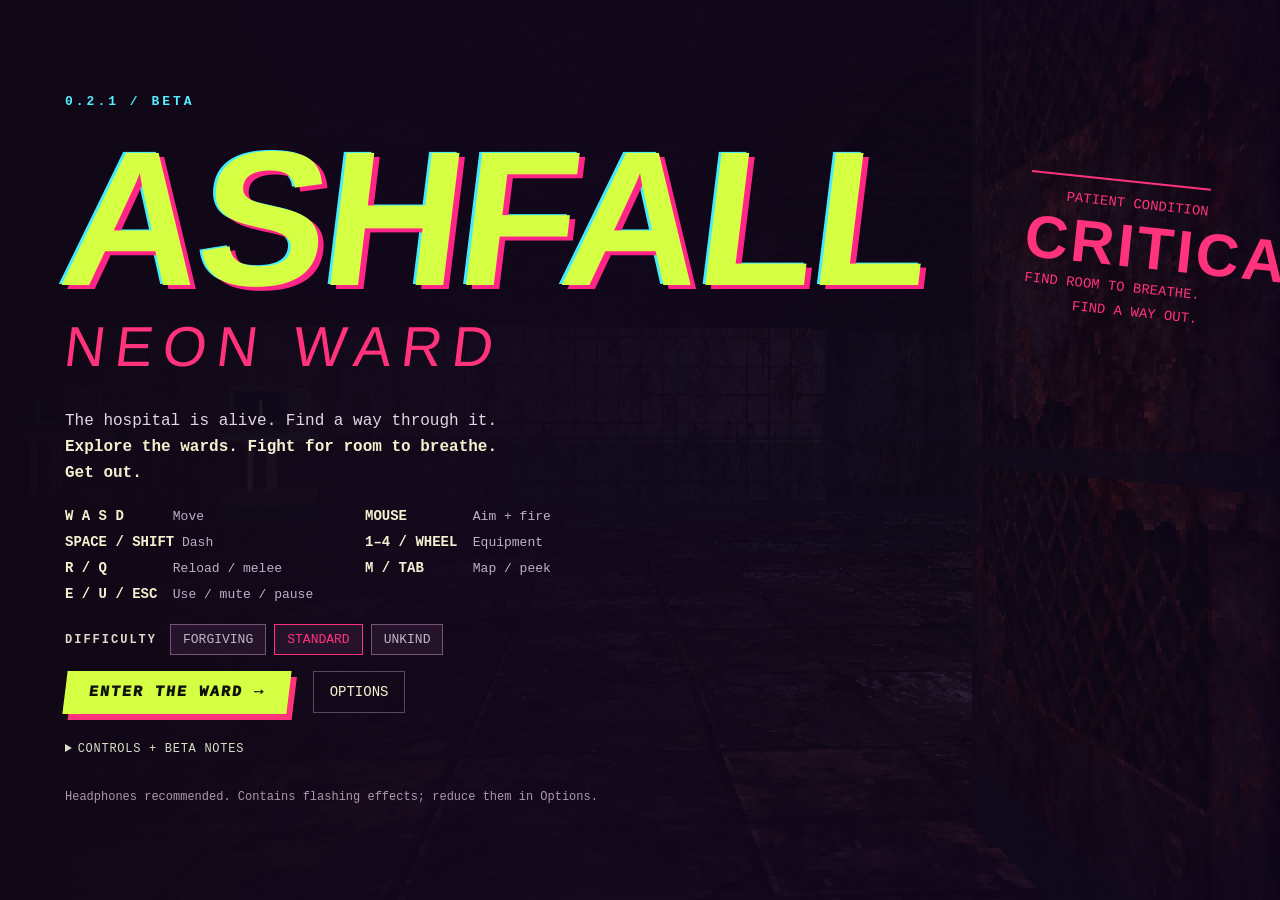
==== commit eb44a086: "bug fixes and mobile support" ====
--- a/index.html
+++ b/index.html
@@ -3,10 +3,10 @@
 <head>
 <meta charset="utf-8">
 <meta name="viewport" content="width=device-width, initial-scale=1, viewport-fit=cover">
-<meta name="description" content="ASHFALL: Neon Ward — Beta 0.2.0. Explore a living hospital. Fight for room to breathe. A self-contained horror FPS.">
+<meta name="description" content="ASHFALL: Neon Ward — Beta 0.2.1. Explore a living hospital. Fight for room to breathe. A self-contained horror FPS.">
 <meta name="theme-color" content="#11071d">
-<title>ASHFALL // NEON WARD — Beta 0.2.0</title>
-<link rel="stylesheet" href="assets/code/game-61611e5812c0.css">
+<title>ASHFALL // NEON WARD — Beta 0.2.1</title>
+<link rel="stylesheet" href="assets/code/game-f1100478e898.css">
 </head>
 <body class="beta nav-hud creature-auditions">
 <canvas id="game" tabindex="-1" aria-label="ASHFALL first person horror shooter"></canvas>
@@ -35,17 +35,17 @@
  <div id="bottom"><div id="lifeBlock"><div class="label">SIGNAL / LIFE</div><div id="lifeLabel"><b id="life">100</b><span id="lifeHint">KILL TO REFILL</span></div><div id="lifeTrack"><div id="lifeFill"></div></div><div id="dashLabel">[SPACE] DASH READY</div></div><div id="weaponBlock"><div id="armory"><span class="slot active" id="slot0">1 / RUST</span><span class="slot" id="slot1">2 / HEX</span><span class="slot" id="slot2">3 / GRAVE</span><span class="slot hidden" id="slot3">4 / SERAPH</span></div><div id="weaponName">RUSTSHOT</div><div id="ammoLine"><span id="ammo">6</span> <span id="reserve">/ 48</span></div></div></div><div id="help">WASD MOVE · SPACE DASH · Q MELEE · R RELOAD · E USE · M MAP · TAB PEEK · U MUTE · ESC PAUSE</div>
 </div>
 <canvas id="map" width="150" height="150" class="hidden" aria-label="Ward map"></canvas>
-<div id="start" class="overlay"><main class="menu"><div class="micro"><span id="buildLabel">BETA 0.2.0</span></div><h1>ASHFALL</h1><div class="subtitle">NEON WARD</div><p class="intro">The hospital is alive. Find a way through it.<br><strong>Explore the wards. Fight for room to breathe. Get out.</strong></p><div class="controls"><div><b>W A S D</b> Move</div><div><b>MOUSE</b> Aim + fire</div><div><b>SPACE / SHIFT</b> Dash</div><div><b>1–4 / WHEEL</b> Equipment</div><div><b>R / Q</b> Reload / melee</div><div><b>M / TAB</b> Map / peek</div><div><b>E / U / ESC</b> Use / mute / pause</div></div><p class="touchOnly intro">Left stick to move. Swipe the right side to aim.<br>Use FIRE, DASH, and GUN to fight. MAP pauses the action.</p><div class="modeRow"><span class="label">DIFFICULTY</span><button class="mode" data-mode="0" aria-pressed="false">FORGIVING</button><button class="mode" data-mode="1" aria-pressed="true">STANDARD</button><button class="mode" data-mode="2" aria-pressed="false">UNKIND</button></div><button id="startTest" class="hidden" hidden inert disabled aria-hidden="true" tabindex="-1">DEVELOPMENT</button><button class="cta" id="startBtn" disabled>PREPARING THE WARD…</button> <button class="secondary" id="startSettings">OPTIONS</button><div id="error" class="hidden"></div><details class="betaGuide"><summary>CONTROLS + BETA NOTES</summary>
+<div id="start" class="overlay"><main class="menu"><div class="micro"><span id="buildLabel">BETA 0.2.1</span></div><h1>ASHFALL</h1><div class="subtitle">NEON WARD</div><p class="intro">The hospital is alive. Find a way through it.<br><strong>Explore the wards. Fight for room to breathe. Get out.</strong></p><div class="controls"><div><b>W A S D</b> Move</div><div><b>MOUSE</b> Aim + fire</div><div><b>SPACE / SHIFT</b> Dash</div><div><b>1–4 / WHEEL</b> Equipment</div><div><b>R / Q</b> Reload / melee</div><div><b>M / TAB</b> Map / peek</div><div><b>E / U / ESC</b> Use / mute / pause</div></div><p id="mobileRotateHint" class="touchOnly" role="note"><svg viewBox="0 0 24 24" aria-hidden="true"><rect x="7" y="3" width="10" height="18" rx="2" transform="rotate(-90 12 12)"/><path d="M5 4H2v3m0-3 3 3M19 20h3v-3m0 3-3-3"/></svg>Turn your phone sideways for a wider view.</p><p class="touchOnly intro">Left stick moves. Drag anywhere on the right to aim.<br>Hold FIRE and drag to aim while shooting. MAP pauses the action.</p><div class="modeRow"><span class="label">DIFFICULTY</span><button class="mode" data-mode="0" aria-pressed="false">FORGIVING</button><button class="mode" data-mode="1" aria-pressed="true">STANDARD</button><button class="mode" data-mode="2" aria-pressed="false">UNKIND</button></div><button id="startTest" class="hidden" hidden inert disabled aria-hidden="true" tabindex="-1">DEVELOPMENT</button><button class="cta" id="startBtn" disabled>PREPARING THE WARD…</button> <button class="secondary" id="startSettings">OPTIONS</button><div id="error" class="hidden"></div><details class="betaGuide"><summary>CONTROLS + BETA NOTES</summary>
  <p><strong>Start with Standard.</strong> Forgiving gives you more room to explore; Unkind raises the pressure. Difficulty, audio, resolution and reduced flashes are in Options.</p>
  <p><strong>Keyboard:</strong> WASD move · mouse aim / left click fire · 1–4 or wheel switch available equipment · R reload · Q or right click melee · Space / Shift dash · E use · M map · Tab peek · U mute · Esc pause.</p>
- <p><strong>Touch:</strong> left stick moves, swipe to aim, FIRE / DASH / GUN / USE handle actions. MAP pauses while you get your bearings.</p>
+ <p><strong>Touch:</strong> left stick moves; drag on the right to aim. Hold FIRE to shoot and keep dragging to track enemies. DASH, MELEE, RELOAD and GUN are beside your thumb. USE appears for nearby interactions. MAP pauses while you get your bearings. Landscape gives you the clearest view.</p>
  <p><strong>Look around.</strong> Read the signs, follow the current objective, and use E or USE when an interaction appears. The map lets you choose between available destinations.</p>
  <p><strong>Keep this page open.</strong> Checkpoints work during the current session. Closing or reloading the page starts a new run.</p>
  <p><strong>For feedback:</strong> what felt great, where you got lost, whether a fight felt unfair, and any glitches or slowdowns. The pause and end screens can prepare version and session details to copy into your message.</p>
 </details>
 <div class="note">Headphones recommended. Contains flashing effects; reduce them in Options.<br><span id="bestText"></span></div><div class="stamp">PATIENT CONDITION<strong>CRITICAL</strong>FIND ROOM TO BREATHE.<br>FIND A WAY OUT.</div></main></div>
-<div id="pause" class="overlay hidden"><div class="smallPanel"><div class="micro" id="betaPauseVersion">BETA 0.2.0 · SIGNAL HELD</div><h2>TAKE A BREATH.</h2><p class="intro">Your run is paused.</p><button id="resumeBtn" class="cta">BACK INTO IT</button> <button class="secondary" id="pauseSettings">OPTIONS</button><br><button class="secondary" id="pauseMap">MAP · M</button><button class="secondary" id="restartBtn">RESTART RUN</button><button class="secondary" id="pauseTest">TEST WARD</button><button class="secondary" id="pauseMenu">MAIN MENU</button><details class="betaFeedback" id="betapauseFeedback"><summary>BETA FEEDBACK · 0.2.0</summary><p>Include what happened, what you expected, and a screenshot if possible.</p><textarea id="betapauseReport" readonly aria-label="Beta feedback details" spellcheck="false"></textarea><button id="betapauseCopy" class="secondary" type="button">COPY FEEDBACK DETAILS</button><p id="betapauseStatus" role="status"></p></details></div></div>
-<div id="settings" class="overlay hidden"><div class="smallPanel"><div class="micro">TUNE THE FEVER</div><h2>OPTIONS</h2><label class="setting">Music<input id="musicVol" type="range" min="0" max="100" value="48"></label><label class="setting">Effects + voices<input id="sfxVol" type="range" min="0" max="100" value="80"></label><label class="setting">Mouse sensitivity<input id="sensitivity" type="range" min="20" max="180" value="75"></label><label class="setting">Screen shake<input id="shakeAmount" type="range" min="0" max="100" value="65"></label><label class="setting">Difficulty<select id="difficulty" style="background:#150d18;color:#f3e9ef;border:1px solid #46304f;padding:5px 9px;font:inherit;font-size:13px;letter-spacing:.05em;text-transform:uppercase;cursor:pointer"><option value="0">Forgiving</option><option value="1" selected>Standard</option><option value="2">Unkind</option></select></label><p id="difficultyNote" style="margin:-2px 0 10px;font-size:12px;opacity:.62;letter-spacing:.02em">The approved balance.</p><label class="setting">Render resolution<input id="renderRes" type="range" min="50" max="100" step="5" value="100"></label><label class="setting">Reduced flashes + motion<input id="reduceFx" type="checkbox"></label><label class="setting">Always show corner map<input id="showMap" type="checkbox"></label><label class="setting">Mute all audio · U<input id="muteAll" type="checkbox"></label><button class="cta" id="settingsBack">DONE</button><details class="audioCredits mvPreview" hidden inert aria-hidden="true"><summary>CREATURE VOICE PREVIEW</summary>
+<div id="pause" class="overlay hidden"><div class="smallPanel"><div class="micro" id="betaPauseVersion">BETA 0.2.1 · SIGNAL HELD</div><h2>TAKE A BREATH.</h2><p class="intro">Your run is paused.</p><button id="resumeBtn" class="cta">BACK INTO IT</button> <button class="secondary" id="pauseSettings">OPTIONS</button><br><button class="secondary" id="pauseMap">MAP · M</button><button class="secondary" id="restartBtn">RESTART RUN</button><button class="secondary" id="pauseTest">TEST WARD</button><button class="secondary" id="pauseMenu">MAIN MENU</button><details class="betaFeedback" id="betapauseFeedback"><summary>BETA FEEDBACK · 0.2.1</summary><p>Include what happened, what you expected, and a screenshot if possible.</p><textarea id="betapauseReport" readonly aria-label="Beta feedback details" spellcheck="false"></textarea><button id="betapauseCopy" class="secondary" type="button">COPY FEEDBACK DETAILS</button><p id="betapauseStatus" role="status"></p></details></div></div>
+<div id="settings" class="overlay hidden"><div class="smallPanel"><div class="micro">TUNE THE FEVER</div><h2>OPTIONS</h2><label class="setting">Music<input id="musicVol" type="range" min="0" max="100" value="48"></label><label class="setting">Effects + voices<input id="sfxVol" type="range" min="0" max="100" value="80"></label><label class="setting">Aim sensitivity<input id="sensitivity" type="range" min="20" max="180" value="75"></label><label class="setting">Screen shake<input id="shakeAmount" type="range" min="0" max="100" value="65"></label><label class="setting">Difficulty<select id="difficulty" style="background:#150d18;color:#f3e9ef;border:1px solid #46304f;padding:5px 9px;font:inherit;font-size:13px;letter-spacing:.05em;text-transform:uppercase;cursor:pointer"><option value="0">Forgiving</option><option value="1" selected>Standard</option><option value="2">Unkind</option></select></label><p id="difficultyNote" style="margin:-2px 0 10px;font-size:12px;opacity:.62;letter-spacing:.02em">The approved balance.</p><label class="setting">Render resolution<input id="renderRes" type="range" min="50" max="100" step="5" value="100"></label><label class="setting">Reduced flashes + motion<input id="reduceFx" type="checkbox"></label><label class="setting">Always show corner map<input id="showMap" type="checkbox"></label><label class="setting">Mute all audio · U<input id="muteAll" type="checkbox"></label><button class="cta" id="settingsBack">DONE</button><button id="touchFullscreen" class="secondary touchOnly hidden" type="button" aria-label="Enter fullscreen">ENTER FULLSCREEN</button><details class="audioCredits mvPreview" hidden inert aria-hidden="true"><summary>CREATURE VOICE PREVIEW</summary>
  <p>Compare the new voices without entering combat. Each listen plays different breath, attack and death takes.</p>
  <label class="setting">Creature<select id="mvPreviewSpecies"><option value="0">The Unstitched</option><option value="1">Spine Runner</option><option value="2">The Orderly</option></select></label>
  <label class="setting">Distance<select id="mvPreviewDistance"><option value="2">Nearby · 2 m</option><option value="8">Farther away · 8 m</option></select></label>
@@ -54,8 +54,22 @@
 </details>
 <details class="audioCredits"><summary>AUDIO CREDITS</summary><p><a href="https://opengameart.org/content/dark-descent" target="_blank" rel="noopener">Dark Descent — Matthew Pablo</a>. <a href="https://opengameart.org/content/horror-sound-effects-library" target="_blank" rel="noopener">Horror Sound Library — Little Robot Sound Factory</a>. <a href="https://opengameart.org/content/shotgun-shoot-reload" target="_blank" rel="noopener">Shotgun / reload recordings — Mike Koenig (Soundbible), submitted by qubodup</a>. Licensed under <a href="https://creativecommons.org/licenses/by/3.0/" target="_blank" rel="noopener">CC BY 3.0</a>. Edited, layered, pitched, filtered and mixed for this game; score tempo, loop and mastering adjusted. The Heart finale adds three tempo-matched arrangements and a layered collapse sequence derived from these same recordings. The exterior adds original soft foliage air, shore wash, distant city, diesel, tyre skid and fire beds. Cerberus layers the existing voice recordings at distinct pitches and adds an original beam texture. Its dedicated score, Three Throats, is an original 162 BPM composition with distorted bass strings, metallic percussion, choir textures and a Phrygian bell motif; percussion and voice textures use transformed samples from the credited effects bank. It contains no samples of the ward or Heart music. The hell threshold adds original synthesized stereo storm wind and rolling thunder. Beta 0.1.1 adds original nonverbal creature phonation, turbulent breath and throat resonances, layered with short grains from the credited nonvocal flesh/bone recordings. The new creature bank contains no human vocal recordings.</p><p>Outdoor wildlife: <a href="https://commons.wikimedia.org/wiki/File:Field_cricket_Gryllus_pennsylvanicus.ogg" target="_blank" rel="noopener">Field cricket — Thatcher</a>, <a href="https://creativecommons.org/licenses/by-sa/3.0/" target="_blank" rel="noopener">CC BY-SA 3.0</a>; <a href="https://commons.wikimedia.org/wiki/File:Strix_aluco_male.oga" target="_blank" rel="noopener">Tawny owl — Vianney Bajart</a>, <a href="https://creativecommons.org/licenses/by-sa/4.0/" target="_blank" rel="noopener">CC BY-SA 4.0</a>. Trimmed, filtered, faded, encoded and spatially mixed. The cricket and owl audio adaptations remain available under their respective licenses.</p><p>Additional CC0 recordings: <a href="https://opengameart.org/content/15-vocal-male-strainhurtpainjump-sounds" target="_blank" rel="noopener">qubodup</a>, <a href="https://opengameart.org/content/monster-sound-effects-2" target="_blank" rel="noopener">Ogrebane</a>, <a href="https://opengameart.org/content/25-cc0-bang-firework-sfx" target="_blank" rel="noopener">rubberduck</a>.</p></details></div></div>
 <div id="upgrade" class="overlay hidden"><div class="smallPanel"><div class="micro" id="wardCleared">SEAL 01 BROKEN</div><h2>KEEP THE CHANGE.</h2><p class="intro">Signal restored. Take one mutation into the next ward.</p><div id="upgradeList"></div></div></div>
-<div id="end" class="overlay hidden"><div class="smallPanel"><div class="micro" id="endLabel">SIGNAL LOST</div><h2 id="endTitle">BACK TO ASH.</h2><p class="intro" id="endReason"></p><div class="stats"><div><b id="endScore">0</b><span>SCORE</span></div><div><b id="endKills">0</b><span>KILLS</span></div><div><b id="endTime">0:00</b><span>TIME</span></div><div><b id="endCombo">0×</b><span>BEST COMBO</span></div></div><button class="cta hidden" id="leaveHospitalBtn">LEAVE HOSPITAL →</button><button class="cta" id="retryBtn">ONE MORE RUN</button><br><button class="secondary" id="menuBtn">MAIN MENU</button><details class="betaFeedback" id="betaendFeedback"><summary>BETA FEEDBACK · 0.2.0</summary><p>Include what happened, what you expected, and a screenshot if possible.</p><textarea id="betaendReport" readonly aria-label="Beta feedback details" spellcheck="false"></textarea><button id="betaendCopy" class="secondary" type="button">COPY FEEDBACK DETAILS</button><p id="betaendStatus" role="status"></p></details></div></div>
-<div id="touch" class="touchOnly hidden"><div id="stick"><div id="stickKnob"></div></div><div id="touchBtns"><button id="touchFire">FIRE</button><button id="touchDash">DASH</button><button id="touchGun">GUN</button><button id="touchUse" class="hidden">USE</button></div><button id="touchMap" aria-label="Open map and pause">MAP</button><button id="touchPause" aria-label="Pause game">Ⅱ</button></div>
+<div id="end" class="overlay hidden"><div class="smallPanel"><div class="micro" id="endLabel">SIGNAL LOST</div><h2 id="endTitle">BACK TO ASH.</h2><p class="intro" id="endReason"></p><div class="stats"><div><b id="endScore">0</b><span>SCORE</span></div><div><b id="endKills">0</b><span>KILLS</span></div><div><b id="endTime">0:00</b><span>TIME</span></div><div><b id="endCombo">0×</b><span>BEST COMBO</span></div></div><button class="cta hidden" id="leaveHospitalBtn">LEAVE HOSPITAL →</button><button class="cta" id="retryBtn">ONE MORE RUN</button><br><button class="secondary" id="menuBtn">MAIN MENU</button><details class="betaFeedback" id="betaendFeedback"><summary>BETA FEEDBACK · 0.2.1</summary><p>Include what happened, what you expected, and a screenshot if possible.</p><textarea id="betaendReport" readonly aria-label="Beta feedback details" spellcheck="false"></textarea><button id="betaendCopy" class="secondary" type="button">COPY FEEDBACK DETAILS</button><p id="betaendStatus" role="status"></p></details></div></div>
+<div id="touch" class="touchOnly hidden" aria-label="Touch game controls">
+ <div id="stick" role="group" aria-label="Movement joystick"><span class="stickGuide" aria-hidden="true"></span><div id="stickKnob"></div><span class="stickLabel" aria-hidden="true">MOVE</span></div>
+ <div id="touchBtns" role="group" aria-label="Combat controls">
+  <button id="touchMelee" type="button" aria-label="Melee attack"><svg viewBox="0 0 24 24" aria-hidden="true"><path d="m5 19 8-8m-3 5-3-3m7-11 7 1-2 8-6 2-3-3Z"/></svg><span class="touchLabel">MELEE</span></button>
+  <button id="touchDash" type="button" aria-label="Dash"><svg viewBox="0 0 24 24" aria-hidden="true"><path d="m12 5 7 7-7 7M5 5l7 7-7 7"/></svg><span class="touchLabel">DASH</span></button>
+  <button id="touchFire" type="button" aria-label="Hold to fire; drag to aim"><svg viewBox="0 0 24 24" aria-hidden="true"><circle cx="12" cy="12" r="7"/><path d="M12 2v6m0 8v6M2 12h6m8 0h6"/><circle cx="12" cy="12" r="1"/></svg><span class="touchLabel">FIRE</span></button>
+  <button id="touchReload" type="button" aria-label="Reload weapon"><svg viewBox="0 0 24 24" aria-hidden="true"><path d="M20 9a8 8 0 1 0-1 8M20 3v6h-6"/></svg><span class="touchLabel">RELOAD</span></button>
+  <button id="touchGun" type="button" aria-label="Switch equipment"><svg viewBox="0 0 24 24" aria-hidden="true"><path d="M4 7h15m-4-4 4 4-4 4M20 17H5m4-4-4 4 4 4"/></svg><span class="touchLabel">GUN</span></button>
+ </div>
+ <button id="touchUse" class="hidden" type="button" aria-label="Use nearby object"><svg viewBox="0 0 24 24" aria-hidden="true"><path d="M9 12V5a2 2 0 0 1 4 0v7-3a2 2 0 0 1 4 0v3-1a2 2 0 0 1 4 0v4c0 4-3 7-7 7h-1c-3 0-4-2-5-4l-4-5a2 2 0 0 1 3-3l2 2Z"/></svg><span class="touchLabel">USE</span></button>
+ <div id="touchUtilities" role="group" aria-label="Map and pause">
+  <button id="touchMap" type="button" aria-label="Open map and pause"><svg viewBox="0 0 24 24" aria-hidden="true"><path d="m3 5 6-2 6 2 6-2v16l-6 2-6-2-6 2Zm6-2v16m6-14v16"/></svg><span class="touchLabel">MAP</span></button>
+  <button id="touchPause" type="button" aria-label="Pause game"><svg viewBox="0 0 24 24" aria-hidden="true"><path d="M8 5v14M16 5v14"/></svg><span class="touchLabel">PAUSE</span></button>
+ </div>
+</div>
 
 <div id="sequenceControls" class="hidden"><span id="sequenceCaption"></span><button id="sequenceSkip" aria-label="Skip to the safe post-crash checkpoint">SKIP · ENTER</button></div>
 <div id="reviewBar" class="hidden"><div id="reviewBarText"></div><div id="reviewStatus"></div></div>
@@ -176,6 +190,6 @@
  </section>
 </div>
 
-<script src="assets/code/game-164a3a103f9b.js"></script>
+<script src="assets/code/game-f664f91ea5ed.js"></script>
 </body>
 </html>
--- a/assets/code/game-f1100478e898.css
+++ b/assets/code/game-f1100478e898.css
@@ -0,0 +1,647 @@
+
+:root{color-scheme:dark;--ink:#100919;--paper:#f3f1cf;--pink:#ff327c;--acid:#d5ff42;--cyan:#54efff}*{box-sizing:border-box}html,body{margin:0;width:100%;height:100%;overflow:hidden;background:var(--ink);font-family:Consolas,'Liberation Mono',monospace;color:var(--paper)}body{touch-action:none;user-select:none}button,input{font:inherit}button{cursor:pointer}button:focus-visible,input:focus-visible{outline:3px solid var(--cyan);outline-offset:5px}#game{display:block;width:100%;height:100%;image-rendering:pixelated;touch-action:none}body.playing #game{cursor:none}.hidden{display:none!important}#grain{position:fixed;inset:0;pointer-events:none;background:repeating-linear-gradient(0deg,#0002 0,#0002 1px,transparent 1px,transparent 4px);opacity:.45;z-index:3}#shade{position:fixed;inset:0;box-shadow:inset 0 0 12vw 3vw #0a031d99;pointer-events:none;z-index:2}#hud{position:fixed;inset:0;pointer-events:none;z-index:4;padding:25px 30px;text-shadow:2px 2px #140917}#top{display:flex;align-items:flex-start;justify-content:space-between;gap:20px}.label{font-size:12px;letter-spacing:2px;font-weight:700;color:#dedac9}.ward{font-size:18px;font-weight:900;letter-spacing:1px}.ward b{color:var(--pink)}#goal{margin-top:8px;color:var(--acid);font-size:14px}#scorebox{text-align:right}#score{font-size:25px;letter-spacing:2px;font-weight:900}#time{font-size:13px;color:#c9bfcf;margin-top:5px}#compass{position:absolute;top:25px;left:50%;transform:translateX(-50%);text-align:center;color:var(--cyan);font-size:13px}#compassArrow{font-size:25px;display:block;margin-bottom:2px}#bottom{position:absolute;bottom:25px;left:30px;right:30px;display:flex;align-items:flex-end;justify-content:space-between;gap:20px}#lifeBlock{width:210px;max-width:33vw}#lifeLabel{display:flex;align-items:baseline;gap:9px}#life{font-size:62px;font-weight:1000;line-height:1;letter-spacing:-4px}#lifeLabel span{font-size:12px;color:var(--pink);font-weight:bold}#lifeTrack{height:8px;background:#180923;border:1px solid #ffffff40;margin-top:9px;transform:skewX(-12deg)}#lifeFill{height:100%;width:100%;background:var(--pink);box-shadow:0 0 20px #ff327c66;transition:width .09s}#dashLabel{font-size:12px;color:var(--cyan);margin-top:9px}#armory{display:flex;gap:5px;margin-bottom:4px;justify-content:flex-end}.slot{padding:7px 9px;border:1px solid #bca1bc44;font-size:12px;background:#160c2588;color:#b9a6c3}.slot.active{color:var(--acid);border-color:var(--acid);background:#1a1929}#weaponName{font-size:16px;letter-spacing:2px;color:var(--acid);margin-top:9px}#ammoLine{font-size:46px;font-weight:900;line-height:1.1}#reserve{font-size:15px;color:#d1bfdd;letter-spacing:0}#weaponBlock{text-align:right}#comboWrap{position:absolute;right:30px;top:35%;text-align:right;opacity:0;transition:opacity .12s}#combo{color:var(--acid);font-size:52px;font-weight:1000;font-style:italic;letter-spacing:-3px}#comboText{color:var(--paper);font-weight:bold;font-size:13px;letter-spacing:2px}#comboTrack{height:3px;background:var(--acid);margin-top:9px;width:100%}#message{position:absolute;left:50%;top:23%;transform:translateX(-50%) rotate(-2deg);font-size:clamp(16px,3vw,29px);font-weight:1000;letter-spacing:1px;text-align:center;color:var(--acid);width:80%;text-shadow:3px 3px #200b23;opacity:0}#feed{position:absolute;left:30px;top:36%;max-width:250px;color:var(--cyan);font-size:13px;line-height:1.8;white-space:pre-line}#help{position:absolute;left:50%;bottom:27px;transform:translateX(-50%);font-size:12px;color:#f1e6eb88;white-space:nowrap}#map{position:fixed;left:30px;top:110px;width:150px;height:150px;image-rendering:pixelated;z-index:4;opacity:.85;pointer-events:none;border:1px solid #eb94f64a;background:#100818aa}.overlay{position:fixed;inset:0;z-index:10;display:flex;align-items:center;justify-content:center;padding:35px;background:linear-gradient(90deg,#100716f7,#13081ed9 45%,#1508236b)}.menu{width:min(1150px,100%);position:relative}.micro{font-size:13px;letter-spacing:3px;color:var(--cyan);font-weight:bold}.menu h1{font-family:Impact,'Arial Black',sans-serif;font-size:clamp(90px,15vw,200px);line-height:.83;margin:30px 0 0;letter-spacing:-3px;color:var(--acid);text-shadow:6px 4px 0 #ff2587,-3px -1px 0 #43edff;transform:skew(-7deg);transform-origin:left center}.subtitle{font-family:Impact,'Arial Black',sans-serif;font-size:clamp(28px,4.4vw,58px);letter-spacing:10px;color:var(--pink);margin:16px 0 30px;transform:skew(-7deg)}.intro{max-width:455px;font-size:16px;line-height:1.6;color:#e6d6e5;margin:0 0 22px}.intro strong{color:var(--paper)}.controls{display:grid;grid-template-columns:1fr 1fr;gap:10px 20px;max-width:580px;font-size:13px;color:#c0afc9}.controls b{color:var(--paper);min-width:100px;display:inline-block;font-size:14px}.cta{display:inline-block;background:var(--acid);color:#10120d;border:0;padding:17px 30px;font-weight:1000;letter-spacing:2px;font-size:17px;box-shadow:6px 6px 0 var(--pink);transform:skew(-7deg);margin-top:26px}.cta:hover{background:#fff8df;box-shadow:8px 8px 0 var(--pink)}.secondary{background:transparent;color:var(--paper);padding:12px 16px;border:1px solid #af8eaa77;margin:12px 10px 0 0;font-size:14px}.secondary:hover{border-color:var(--cyan);color:var(--cyan)}.modeRow{display:flex;gap:8px;align-items:center;margin-top:22px;flex-wrap:wrap}.modeRow .label{margin-right:5px}.mode{padding:7px 12px;background:#25132c;border:1px solid #765572;color:#c3b4c8;font-size:13px}.mode[aria-pressed="true"]{border-color:var(--pink);color:var(--pink)}.note{font-size:12px;color:#ad97ad;margin-top:20px;line-height:1.5}.stamp{position:absolute;right:1%;top:12%;width:180px;border-top:2px solid var(--pink);padding-top:10px;color:var(--pink);text-align:right;font-size:14px;line-height:1.7;transform:rotate(6deg)}.stamp strong{font-size:60px;line-height:1;display:block;font-family:Impact,sans-serif;letter-spacing:3px}.smallPanel{max-width:650px;width:100%}.smallPanel h2{font-family:Impact,'Arial Black',sans-serif;font-size:clamp(48px,8vw,86px);letter-spacing:1px;line-height:.98;margin:16px 0 22px;color:var(--acid);text-shadow:4px 3px var(--pink)}.setting{display:flex;align-items:center;justify-content:space-between;gap:25px;margin:18px 0;font-size:14px;color:#e5d6e4}.setting input[type=range]{width:190px;accent-color:var(--pink)}.setting input[type=checkbox]{width:20px;height:20px;accent-color:var(--pink)}#upgradeList{display:grid;gap:10px;margin:20px 0}.upgrade{padding:20px;text-align:left;background:#1c112bd9;border:1px solid #695371;color:var(--paper)}.upgrade:hover{border-color:var(--acid);background:#23203d}.upgrade strong{display:block;font-size:19px;color:var(--acid);margin-bottom:8px}.upgrade span{font-size:14px;color:#c5b6d0}.stats{display:flex;gap:35px;margin:24px 0;flex-wrap:wrap}.stats b{display:block;color:var(--cyan);font-size:32px;margin-bottom:5px}.stats span{font-size:12px;letter-spacing:1px;color:#bcacc8}#error{background:#270e29;border:1px solid var(--pink);padding:10px 15px;max-width:560px;margin:15px 0;color:#f2b7d1;font-size:14px}.touchOnly{display:none}#touch{position:fixed;inset:0;z-index:6;pointer-events:none}#stick{position:absolute;bottom:105px;left:30px;width:110px;height:110px;border:1px solid #54efff66;border-radius:50%;background:#18092355;pointer-events:auto;touch-action:none}#stickKnob{position:absolute;left:35px;top:35px;width:38px;height:38px;border:1px solid var(--cyan);border-radius:50%;background:#54efff33}#touchBtns{position:absolute;right:20px;bottom:115px;display:grid;grid-template-columns:70px 70px;gap:12px;pointer-events:auto}#touchBtns button,#touchPause{color:var(--paper);background:#2a103acc;border:1px solid var(--pink);padding:15px 7px;font-size:13px;touch-action:none}#touchFire{grid-row:span 2;border-color:var(--acid)!important;color:var(--acid)!important}#touchPause{position:absolute;right:16px;top:100px;pointer-events:auto;padding:8px 13px}body.lowfx #grain{opacity:.15}body.lowfx #shade{box-shadow:inset 0 0 5vw #09041b66}@media(pointer:coarse){.touchOnly{display:block}.desktopOnly{display:none!important}#help{display:none}.controls{display:none}}@media(max-width:760px){#hud{padding:16px}#bottom{bottom:16px;left:16px;right:16px}#life{font-size:46px}.ward{font-size:14px}#goal{font-size:12px}.label{font-size:12px;letter-spacing:1px}#score{font-size:20px}#compass{top:90px;font-size:12px}#compassArrow{font-size:20px}#armory .slot{padding:5px 7px}#weaponName{font-size:12px}#ammoLine{font-size:34px}#comboWrap{right:16px}#combo{font-size:36px}#feed{left:16px;max-width:150px;font-size:12px}#map{left:16px;top:100px;width:120px;height:120px}.overlay{padding:26px}.menu h1{font-size:clamp(75px,18vw,130px);letter-spacing:-2px;margin:15px 0 0}.subtitle{letter-spacing:5px;font-size:28px;margin:14px 0 20px}.stamp{display:none}.intro{font-size:14px;max-width:400px;margin-bottom:15px}.controls{font-size:12px;gap:8px}.controls b{min-width:85px;font-size:12px}.cta{padding:15px 20px;font-size:15px;margin-top:19px}.note{margin-top:17px}.modeRow{margin-top:17px}.setting{gap:12px}.setting input[type=range]{width:135px}}@media(max-height:560px){.overlay{padding:18px;overflow:auto;align-items:flex-start}.menu{margin:auto}.menu h1{font-size:90px;margin-top:10px}.subtitle{font-size:28px;margin:10px 0 15px}.intro{margin-bottom:12px;max-width:600px}.controls{grid-template-columns:1fr 1fr 1fr;max-width:750px;gap:7px;font-size:12px}.controls b{min-width:80px;font-size:12px}.note{margin-top:12px}.cta{margin-top:15px;padding:12px 24px}.modeRow{margin-top:12px}.smallPanel h2{font-size:45px;margin:12px 0}.setting{margin:10px 0}#map{width:90px;height:90px}#help{display:none}#life{font-size:42px}#lifeTrack{height:5px}#bottom{bottom:14px}#compass{top:15px}.upgrade{padding:12px}}
+.audioCredits{font-size:11px;line-height:1.7;color:#bcaec1;margin-top:22px;max-width:610px}.audioCredits summary{cursor:pointer;letter-spacing:2px;color:#54efff}.audioCredits a{color:#b4decd}#settings{overflow-y:auto}#settings .smallPanel{margin:auto;padding:10px 0}
+#top,#compass,#weaponBlock,#lifeBlock{transition:opacity .85s ease}body.liminal #top,body.liminal #compass,body.liminal #weaponBlock{opacity:0}body.liminal #lifeBlock{opacity:.55}
+
+/* Test Ward extends the existing palette; campaign rendering is untouched. */
+button:disabled{cursor:wait;opacity:.5}.testEntry{background:var(--cyan);box-shadow:5px 5px 0 #555779}.overlay{touch-action:pan-y}
+#startTest{font-size:16px;padding:14px 24px}#startBtn{font-size:15px;padding:13px 24px;margin-top:16px}
+#testWard{overflow-y:auto;align-items:flex-start;background:#0c0713f5;padding:24px}
+.reviewPanel{width:min(940px,100%);margin:auto;border-top:3px solid var(--cyan);padding:22px 26px;background:#160d21;box-shadow:0 12px 70px #0007}
+.reviewHeader h2{font-size:36px;color:var(--cyan);letter-spacing:2px;margin:10px 0}.reviewHeader p{font-size:16px;line-height:1.5;margin:0 0 22px;color:#dfd6e6}
+.reviewGrid{display:grid;grid-template-columns:1fr 1fr;gap:28px}.reviewField{display:block;font-size:14px;line-height:1.5;margin-bottom:7px;color:#e8e1eb}
+.reviewPanel select,.reviewPanel input[type=number]{font:inherit;background:#24172f;color:var(--paper);border:1px solid #756080;padding:10px;width:100%;min-width:0;font-size:16px;border-radius:0}
+.reviewPanel select:focus-visible,.reviewPanel summary:focus-visible{outline:2px solid var(--cyan);outline-offset:3px}.reviewHint{font-size:16px;line-height:1.5;color:#c9bace;min-height:72px;margin:12px 0}.reviewStarting{display:grid;grid-template-columns:1fr 1fr;gap:14px}.reviewStarting input,.reviewStarting select{margin-top:6px}
+.reviewToggles{display:grid;grid-template-columns:1fr 1fr;gap:16px 10px;margin:22px 0 16px}.reviewToggles label{display:flex;align-items:center;gap:9px;font-size:14px;line-height:1.45}.reviewToggles input{width:20px;height:20px;flex-shrink:0;accent-color:var(--cyan)}
+.reviewSmall{font-size:14px;line-height:1.5;color:#bfb0ca;margin:12px 0}.reviewActions{display:flex;align-items:center;gap:12px;flex-wrap:wrap;margin:16px 0 24px}.reviewActions .cta{margin:0;box-shadow:4px 4px var(--pink);font-size:15px;padding:14px 22px}.reviewActions .secondary{margin:0}
+.reviewAudio{border-block:1px solid #695173;padding:15px 0}.reviewPanel summary{cursor:pointer;font-size:14px;color:var(--cyan);letter-spacing:1px}.soundButtons,.voiceRow{display:flex;flex-wrap:wrap;gap:8px;margin-top:10px}.voiceRow select{width:auto;max-width:100%}.soundButtons button,.voiceRow button{background:#291c35;border:1px solid #785985;color:var(--paper);padding:10px 12px;font-size:14px}.soundButtons button:hover,.voiceRow button:hover{border-color:var(--cyan);color:var(--cyan)}
+.reviewFooter .secondary{font-size:13px;padding:10px;margin-right:6px}.reviewFooter details{margin-top:16px}.reviewFooter p{overflow-wrap:anywhere}
+#reviewBar{position:fixed;z-index:7;top:0;left:0;right:0;padding:10px 120px 10px 18px;pointer-events:none;background:#100b1cf2;border-bottom:1px solid #54efff66;font-size:14px;line-height:1.5;color:var(--cyan)}#reviewStatus{font-size:12px;color:#c5b8cc;margin-top:3px}#reviewPanelBtn{position:fixed;z-index:8;right:14px;top:10px;font-size:13px;line-height:1.4;padding:7px 12px;background:#182132;color:var(--cyan);border:1px solid var(--cyan)}body.testing #hud{padding-top:90px}body.testing #compass{top:92px}body.testing #map{top:176px}body.testing #help{display:none}
+@media(max-width:650px){#testWard{padding:12px}.reviewPanel{padding:18px 15px}.reviewGrid{grid-template-columns:1fr;gap:16px}.reviewHint{min-height:0}.reviewHeader h2{font-size:30px}.reviewActions{gap:14px}.reviewPanel .secondary{font-size:14px}#reviewBar{font-size:12px;padding-left:12px}body.testing #hud{padding-top:106px}body.testing #compass{display:none}}
+
+#start{overflow-y:auto;align-items:flex-start}#start .menu{margin:auto}.reviewGuide{padding:16px 0;border-bottom:1px solid #695173}.reviewGuide ol{padding-left:24px;font-size:16px;line-height:1.6}.reviewGuide li{margin:12px 0}
+
+
+/* Theatre interaction feedback: readable in motion, outside the reticle. */
+#fvStatus{position:absolute;left:30px;top:92px;max-width:50vw;font-size:12px;line-height:1.5;color:var(--cyan)}
+#interactPrompt{position:absolute;left:50%;bottom:155px;transform:translateX(-50%);width:min(480px,70vw);padding:12px 16px;border-left:3px solid var(--cyan);background:#090b15ed;text-align:center;text-shadow:none}
+#interactAction{display:block;font-size:15px;color:var(--paper);letter-spacing:1px}#interactHint{display:block;margin-top:6px;font-size:12px;line-height:1.5;color:#c6bdcd}
+#touchUse{grid-column:1/-1;border-color:var(--cyan)!important;color:var(--cyan)!important}
+#game:focus{outline:none}select:focus-visible,summary:focus-visible{outline:2px solid var(--cyan);outline-offset:3px}
+body.testing #fvStatus{top:142px}#fvStatus:not(.hidden)~#compass{top:25px}
+@media(max-width:760px){#fvStatus{left:16px;top:78px;max-width:64vw;font-size:10px}body.testing #fvStatus{top:164px}#interactPrompt{bottom:155px;width:65vw;padding:8px}#interactAction{font-size:12px}#interactHint{font-size:11px}#fvStatus:not(.hidden)~#compass{top:100px}}
+@media(max-height:560px){#interactPrompt{bottom:100px;width:min(460px,65vw);padding:7px}#interactHint{font-size:11px}#fvStatus{top:70px}body.testing #fvStatus{top:142px}}
+
+/* Boss health stays on the screen edge in campaign, review and small viewports. */
+#bossHud{position:fixed;top:0;left:0;width:100%;height:calc(46px + env(safe-area-inset-top,0px));padding:calc(6px + env(safe-area-inset-top,0px)) 16px 6px;display:grid;grid-template-columns:136px minmax(40px,1fr) 54px;grid-template-rows:18px 14px;column-gap:14px;align-items:center;background:#120811e8;border-bottom:1px solid #ff719e88;text-shadow:1px 1px 2px #100510}
+.bossHeading{display:contents}.bossHeading strong{grid-column:1;grid-row:1;color:#fff0da;font-size:14px;letter-spacing:2px}#bossHealth{grid-column:3;grid-row:1/3;justify-self:end;color:#ff8fb9;font-size:16px;font-variant-numeric:tabular-nums}
+#bossMeter{grid-column:2;grid-row:1/3;position:relative;height:16px;overflow:hidden;background:#09050d;border:1px solid #d0769780}#bossFill,#bossTrail{position:absolute;inset:0 auto 0 0;width:100%}#bossTrail{background:#ffe1ad}#bossFill{background:linear-gradient(0deg,#910e39,#ff266b 55%,#ff9ebd);transition:width .055s linear}.bossMark{position:absolute;top:0;bottom:0;width:2px;background:#180713aa}.bossMarkOne{left:65%}.bossMarkTwo{left:30%}#bossState{grid-column:1;grid-row:2;font-size:12px;line-height:14px;color:#e4b6ce;white-space:nowrap;overflow:hidden;text-overflow:ellipsis}.boss-dead{border-color:#7ac9c0!important}.boss-dead #bossHealth,.boss-dead #bossState{color:#9fe8da}
+body.boss-fight #hud,body.testing.boss-fight #hud{padding-top:calc(62px + env(safe-area-inset-top,0px))}body.boss-fight #compass{top:calc(62px + env(safe-area-inset-top,0px))}body.boss-fight #map,body.testing.boss-fight #map{top:146px}body.boss-fight #message{top:23%}
+body.boss-fight #reviewBar{top:auto;bottom:0;padding:3px 104px 3px 12px;font-size:12px;line-height:16px;white-space:nowrap}body.boss-fight #reviewBarText{overflow:hidden;text-overflow:ellipsis}body.boss-fight #reviewStatus{display:none}body.boss-fight #reviewPanelBtn{top:auto;bottom:0;right:8px;padding:3px 8px;font-size:12px;line-height:16px}
+body.testing.boss-fight #bottom{bottom:30px}
+@media(max-width:700px){#bossHud{grid-template-columns:106px minmax(30px,1fr) 40px;column-gap:8px;padding-left:10px;padding-right:10px}.bossHeading strong{letter-spacing:1px}#bossHealth{font-size:14px}#bossMeter{height:14px}}
+@media(max-height:500px){#bossHud{height:calc(40px + env(safe-area-inset-top,0px));padding-top:calc(3px + env(safe-area-inset-top,0px));padding-bottom:3px}body.boss-fight #hud,body.testing.boss-fight #hud{padding-top:calc(50px + env(safe-area-inset-top,0px))}body.boss-fight #compass{top:50px}body.boss-fight #map,body.testing.boss-fight #map{top:124px}}
+
+/* Phase 2: a restrained edge caption and skip control keep the scene visible. */
+#sequenceControls{display:none;position:fixed;inset:auto 20px 28px;z-index:8;align-items:center;justify-content:space-between;gap:18px;pointer-events:none;color:#e6ecda;font-size:13px;letter-spacing:2px;text-shadow:1px 2px 3px #07131b}
+body.departure.playing #sequenceControls{display:flex}#sequenceSkip{pointer-events:auto;min-height:44px;padding:10px 16px;border:1px solid #c4d4be80;background:#102029c9;color:#ecf0d9;font-size:12px;letter-spacing:1px}
+body.departure #top,body.departure #bottom,body.departure #compass,body.departure #help,body.departure #feed,body.departure #message,body.departure #stick,body.departure #touchBtns{opacity:0;pointer-events:none}
+body.departure #reviewBar{top:auto;bottom:0;padding:2px 104px 2px 12px;font-size:11px;line-height:16px;white-space:nowrap}body.departure #reviewBarText{overflow:hidden;text-overflow:ellipsis}body.departure #reviewStatus{display:none}body.departure #reviewPanelBtn{top:auto;bottom:0;right:8px;padding:2px 8px;font-size:11px;line-height:16px}
+@media(max-width:650px){#sequenceControls{inset:auto 12px 34px;font-size:11px;letter-spacing:1px}#sequenceSkip{font-size:11px;padding:9px 11px}}
+
+/* Small objective inventory stays with the chapter text, off the aiming view. */
+#questInventory{display:flex;flex-wrap:wrap;gap:5px 15px;margin-top:7px;font-size:11px;letter-spacing:.5px;color:#bbbab0}
+#questInventory .found{color:#d5ff9e}body.departure #questInventory{display:none}
+@media(max-width:650px){#questInventory{font-size:10px;gap:5px 9px;margin-top:5px}body.testing #top>div:first-child{min-width:0}body.testing #goal{max-width:260px}}
+
+/* The fourth slot exists only while the creature is carried. Keep it below the view. */
+#armory{flex-wrap:wrap;justify-content:flex-end;max-width:min(450px,60vw)}
+#slot3{border-color:#baa778;color:#efdb9e}#slot3.active{background:#d9c491;color:#191b1a}
+body.seraphim-held #ammoLine{display:none}body.seraphim-held #weaponName{color:#efdb9e}
+@media(max-width:650px){#armory{max-width:190px;gap:4px}#armory .slot{font-size:10px;padding:4px 5px}body.seraphim-held #weaponBlock{max-width:190px}body.seraphim-held #weaponName{font-size:11px;letter-spacing:1px}}
+
+/* The reviewed edge bar remains flush to the top for the new guardian. */
+.cerberus-fight .bossMarkOne{display:none}.cerberus-fight .bossMarkTwo{left:33.333333%}
+.cerberus-fight #bossFill{background:linear-gradient(0deg,#7a1242,#ef416c 60%,#ffbbad)}
+
+/* Last-third bar measures an opening, not a second health pool. */
+.cerberus-frenzy .bossMark{display:none}.cerberus-frenzy #bossFill{background:linear-gradient(0deg,#765127,#e7b151 60%,#ffedbb)}.cerberus-frenzy #bossHealth{color:#ffe4a7}
+
+/* R4-P07 · calm, readable wayfinding. The centre of the scene stays clear. */
+#top>div:first-child{max-width:min(560px,76%)}
+#goal{font-size:13px;line-height:1.4;max-width:520px}
+#compass,body.testing #compass,body.boss-fight #compass,#fvStatus:not(.hidden)~#compass{position:static;display:flex;align-items:center;gap:8px;transform:none;text-align:left;margin-top:9px;color:#d1d6bd;font-size:12px;letter-spacing:.025em;opacity:.85}
+#compassArrow{font:19px/1 sans-serif;display:inline-block;margin:0;min-width:14px;text-align:center;color:#b4c4b3}
+#wfNavHint{font:9px/1.2 sans-serif;letter-spacing:.09em;color:#91a7a7;border-left:1px solid #667d7355;padding-left:8px}
+#fvStatus,body.testing #fvStatus{position:static;max-width:100%;font-size:11px;line-height:1.4;color:#a5b8b3;margin-top:5px}
+#wfSystems{font-size:11px;color:#c7c8b2;margin-top:6px;white-space:pre-wrap}
+#interactPrompt{width:min(410px,62vw);border-left-width:2px;padding:9px 13px;background:#0c191ee8;border-radius:2px}
+#interactAction{font-size:13px;line-height:1.4;letter-spacing:.025em}
+#interactHint{font-size:11px;line-height:1.5;color:#b9c4ba}
+#map{top:auto!important;bottom:150px;border:1px solid #8ca89e88;opacity:.95;image-rendering:auto}
+#touchMap{position:absolute;right:67px;top:100px;pointer-events:auto;color:#d8dfc5;background:#16272bdd;border:1px solid #93aca488;padding:10px 12px;font-size:12px;min-height:40px}
+#mapPanel{background:#061116ec;padding:20px;overflow:auto;align-items:center;touch-action:pan-y;z-index:20}
+.wfMapSheet{width:min(1050px,100%);margin:auto;background:#0d191e;border:1px solid #758e8755;padding:18px 20px 14px;box-shadow:0 12px 65px #0008}
+.wfMapHeader{display:flex;align-items:center;justify-content:space-between;gap:15px}
+.wfMapHeader .micro{font-size:10px;letter-spacing:.18em;color:#91aba6}
+.wfMapHeader h2{font:600 24px/1.15 sans-serif;letter-spacing:.08em;margin:6px 0;color:#e2e0c6}
+#wfMapClose{background:transparent;border:1px solid #728f8777;color:#d3ddc9;padding:11px;font-size:11px;white-space:nowrap;min-height:42px}
+#wfMapObjective{font:12px/1.45 sans-serif;color:#d1c792;margin:8px 0 12px}
+#wfLargeMap{display:block;width:100%;height:auto;max-height:64vh;object-fit:contain;border:1px solid #6d8b8055}
+.wfMapLegend{display:flex;gap:10px 17px;flex-wrap:wrap;margin:10px 0;color:#a5b8af;font:11px/1.4 sans-serif}
+.wfMapLegend span{display:flex;align-items:center;gap:6px}
+.wfMapLegend i{display:inline-block;width:7px;height:7px;background:#fff5d6}
+.wfMapLegend .wfYou{clip-path:polygon(100% 50%,0 0,25% 50%,0 100%);width:10px;height:10px}
+.wfMapLegend .wfSelected{background:#d8c98d}.wfMapLegend .wfLocked{background:#895e64}.wfMapLegend .wfDone{background:#587166}
+#wfMapNote{font:11px/1.5 sans-serif;color:#8fa7a0;margin:10px 0 6px}
+#wfDestinations{display:flex;gap:7px;flex-wrap:wrap}
+#wfDestinations button{font:12px/1.3 sans-serif;color:#bacbbd;border:1px solid #536f6866;background:#172b2e;min-height:38px;padding:9px 13px}
+#wfDestinations button[aria-pressed=true]{border-color:#cbbb87;color:#e9ddb0;background:#2a3937}
+#wfMapClose:hover,#wfDestinations button:hover{border-color:#e2e0c6;color:#e2e0c6}
+@media(max-width:760px){#top>div:first-child{max-width:77%}#goal{font-size:11px}#fvStatus,body.testing #fvStatus,#wfSystems{font-size:10px}#compass,body.testing #compass,body.boss-fight #compass{font-size:10px;gap:6px;margin-top:6px}#wfNavHint{font-size:8px}#map{bottom:240px;width:120px;height:120px}#mapPanel{padding:10px}.wfMapSheet{padding:13px 10px}.wfMapHeader h2{font-size:19px}.wfMapHeader .micro{font-size:9px;letter-spacing:.08em}#wfMapClose{font-size:10px;padding:9px}#wfMapObjective{font-size:11px}.wfMapLegend{font-size:10px;gap:7px 11px}#interactPrompt{width:70vw}#interactAction{font-size:11px}#interactHint{font-size:10px}#touchMap,#touchPause{top:auto;bottom:300px}body.testing #touchMap,body.testing #touchPause{top:auto;bottom:300px}}
+@media(max-height:560px){#mapPanel{align-items:flex-start;padding:8px}.wfMapSheet{padding:10px 14px}.wfMapHeader h2{font-size:17px}#wfLargeMap{max-height:none}#wfMapObjective{margin:3px 0 6px}.wfMapLegend{margin:6px 0}#wfMapNote{margin:5px 0}#interactPrompt{bottom:90px;padding:7px}#map{bottom:128px;width:96px;height:96px}#touchMap,#touchPause{top:150px!important;bottom:auto!important}#fvStatus,body.testing #fvStatus{font-size:9px}}
+.wfMapHeader{position:sticky;top:0;z-index:1;background:#0d191e;padding:3px 0 5px}
+
+/* Friends beta: campaign first; review fixtures have no visible entry point. */
+body.beta #startTest,body.beta #pauseTest,body.beta #reviewBar,body.beta #reviewPanelBtn,body.beta #testWard{display:none!important}
+body.beta #start,body.beta #pause,body.beta #end,body.beta #settings{overflow:auto;touch-action:pan-y}
+body.beta #start .menu{margin:auto}
+body.beta #startBtn{margin-right:14px}
+.betaGuide,.betaFeedback{max-width:600px;margin:18px 0 6px;color:#c4c9bf;font-size:12px;line-height:1.65;text-shadow:none}
+.betaGuide summary,.betaFeedback summary{cursor:pointer;color:#d7e0c6;letter-spacing:.06em;padding:8px 0}
+.betaGuide[open],.betaFeedback[open]{padding-bottom:12px;border-bottom:1px solid #68847a66}
+.betaGuide p{margin:8px 0}.betaGuide strong{color:#e6e5ce}
+.betaFeedback textarea{display:block;width:100%;min-height:180px;padding:12px;background:#101d23;border:1px solid #657a7366;color:#e0e3cf;font:12px/1.5 Consolas,monospace;resize:vertical;user-select:text;touch-action:auto}
+.betaFeedback button{font-size:12px;margin-top:9px}
+.betaFeedback p{margin:7px 0;font-size:11px;color:#acbab1}
+body.beta .smallPanel{margin:auto}
+@media(max-height:700px){body.beta #start,body.beta #pause,body.beta #end,body.beta #settings{align-items:flex-start}}
+@media(max-width:650px){.betaGuide,.betaFeedback{font-size:12px}body.beta .menu h1{font-size:clamp(68px,17vw,110px)}body.beta .subtitle{font-size:24px}}
+
+.mvPreview select{max-width:65%;background:#17232a;color:#e0e2cb;border:1px solid #78938766;padding:7px;font:12px/1.5 sans-serif}.mvPreview .setting{margin:12px 0}.mvPreview summary{letter-spacing:.08em}
+
+/* A reserved centre column prevents mission text from crossing the guide. */
+body.nav-hud #top{display:grid;grid-template-columns:minmax(0,1fr) 226px minmax(0,1fr);column-gap:18px;row-gap:10px;align-items:start}
+body.nav-hud #objectiveBlock{grid-column:1;grid-row:1;min-width:0;max-width:540px;overflow-wrap:break-word}
+body.nav-hud #goal{max-width:100%}
+body.nav-hud #scorebox{grid-column:3;grid-row:1;min-width:0;justify-self:end}
+body.nav-hud #compass{grid-column:2;grid-row:1;position:static;inset:auto;transform:none;display:flex;align-items:center;gap:12px;width:226px;height:54px;min-width:0;margin:0;padding:8px 12px;background:#0b171df5;border:1px solid #536b6a99;border-left:2px solid #a0d6ca;border-radius:2px;text-align:left;text-shadow:none;color:#eeeaca;opacity:1;letter-spacing:0;pointer-events:none;transition:opacity .85s ease}
+body.nav-hud #compassArrow{display:none}
+body.nav-hud #navGlyph{display:flex;align-items:center;justify-content:center;flex:0 0 28px;width:28px;height:30px;color:#b0e7d8}
+body.nav-hud #navGlyph svg{display:none;width:28px;height:28px;fill:none;stroke:currentColor;stroke-width:2;stroke-linecap:round;stroke-linejoin:round;overflow:visible}
+body.nav-hud #compass[data-direction="ahead"] .nav-ahead,
+body.nav-hud #compass[data-direction="left"] .nav-left,
+body.nav-hud #compass[data-direction="right"] .nav-right,
+body.nav-hud #compass[data-direction="behind"] .nav-behind,
+body.nav-hud #compass[data-direction="near"] .nav-near,
+body.nav-hud #compass[data-direction="signs"] .nav-signs{display:block}
+body.nav-hud #compassCopy{display:flex;flex-direction:column;gap:3px;min-width:0}
+body.nav-hud #compassText{font:13px/1.3 Consolas,'Liberation Mono',monospace;color:#eeeaca;letter-spacing:0;white-space:nowrap}
+body.nav-hud #wfNavHint{display:block;margin:0;padding:0;border:0;font:12px/1.2 Arial,sans-serif;letter-spacing:0;color:#bdcdca;white-space:nowrap}
+body.nav-hud.liminal #compass,body.nav-hud.departure #compass{opacity:0}
+/* Review uses the same upper HUD footprint as campaign. Its controls sit at
+   the bottom edge, where they cannot push navigation towards the crosshair. */
+body.nav-hud.testing #hud{padding-top:25px}
+body.nav-hud.testing #reviewBar{top:auto;bottom:0;padding:3px 114px 3px 12px;font-size:11px;line-height:17px;white-space:nowrap}
+body.nav-hud.testing #reviewBarText{overflow:hidden;text-overflow:ellipsis}
+body.nav-hud.testing #reviewStatus{display:none}
+body.nav-hud.testing #reviewPanelBtn{top:auto;bottom:0;right:8px;padding:3px 8px;font-size:12px;line-height:17px}
+body.nav-hud.testing #bottom{bottom:36px}
+body.nav-hud.boss-fight #hud,body.nav-hud.testing.boss-fight #hud{padding-top:calc(62px + env(safe-area-inset-top,0px))}
+body.nav-hud.boss-fight #message{top:max(23%,122px)}
+/* The standalone owner build exposes only existing review controls. */
+body.beta.nav-hud #startTest,body.beta.nav-hud #pauseTest,body.beta.nav-hud #reviewPanelBtn{display:inline-block!important}
+body.beta.nav-hud #reviewBar{display:block!important}
+body.beta.nav-hud #testWard{display:flex!important}
+body.beta.nav-hud #reviewBar.hidden,body.beta.nav-hud #reviewPanelBtn.hidden,body.beta.nav-hud #testWard.hidden,body.beta.nav-hud #pauseTest.hidden{display:none!important}
+@media(max-width:760px){
+ body.nav-hud #top{grid-template-columns:minmax(0,1fr) auto;gap:10px 12px}
+ body.nav-hud #objectiveBlock{max-width:100%}
+ body.nav-hud #scorebox{grid-column:2}
+ body.nav-hud #compass{grid-column:1/-1;grid-row:2;justify-self:center;height:50px}
+ body.nav-hud.testing #hud{padding-top:16px}
+ body.nav-hud.boss-fight #hud,body.nav-hud.testing.boss-fight #hud{padding-top:calc(62px + env(safe-area-inset-top,0px))}
+}
+/* Short landscape screens retain three columns, avoiding a second row across
+   the aiming area. The instruction keeps its normal 12px type. */
+@media(max-height:500px) and (min-width:540px){
+ body.nav-hud #top{grid-template-columns:minmax(0,1fr) 226px minmax(0,1fr);gap:10px}
+ body.nav-hud #compass{grid-column:2;grid-row:1;height:50px}
+ body.nav-hud #scorebox{grid-column:3}
+ body.nav-hud.boss-fight #hud,body.nav-hud.testing.boss-fight #hud{padding-top:calc(50px + env(safe-area-inset-top,0px))}
+}
+
+/* An isolated listening room; no campaign HUD or global menu styling changes. */
+body.creature-auditions .mvPreview,body.creature-gallery .mvPreview{display:none}
+#creatureAudition{z-index:30;overflow-y:auto;align-items:flex-start;padding:32px 20px;background:#0b1015f8;touch-action:pan-y;color:#e9e9d5;text-shadow:none}
+#creatureAudition .cs-panel{width:min(900px,100%);margin:auto;border:1px solid #415454;background:#11191d;padding:28px}
+#creatureAudition .cs-header{display:flex;align-items:center;justify-content:space-between;gap:20px}
+#creatureAudition .cs-kicker{font-size:11px;line-height:1.5;letter-spacing:2px;color:#a8d4c8}
+#creatureAudition h2{margin:9px 0 0;font:36px/1.1 Impact,'Arial Black',sans-serif;letter-spacing:1.5px;color:#e9e9d5}
+#creatureAudition #csIntro{font:14px/1.6 Arial,sans-serif;max-width:660px;color:#b8c3c1;margin:18px 0 24px}
+#creatureAudition button{margin:0;transform:none;box-shadow:none;border-radius:2px;min-height:44px;color:#e9e9d5;background:#172326;border:1px solid #526463;padding:10px 14px;font:13px/1.3 Consolas,'Liberation Mono',monospace;letter-spacing:.4px;touch-action:manipulation}
+#creatureAudition button:hover{border-color:#a8d4c8;background:#1b2b2d}
+#creatureAudition button:focus-visible,#creatureAudition select:focus-visible,#creatureAudition summary:focus-visible,#creatureAudition a:focus-visible{outline:2px solid #a8d4c8;outline-offset:4px}
+#creatureAudition .cs-back{flex-shrink:0}
+#creatureAudition .cs-back span{font-size:11px;color:#9baead;margin-left:10px}
+#creatureAudition .cs-workspace{display:grid;grid-template-columns:minmax(0,.94fr) minmax(0,1fr);gap:28px;align-items:start}
+#creatureAudition .cs-portrait{margin:0;position:relative;border:1px solid #344747;background:radial-gradient(ellipse at 50% 40%,#263136 0,#131d22 60%,#10171b 100%);min-width:0}
+#creatureAudition #csArtwork{display:block;width:100%;height:auto;aspect-ratio:1;image-rendering:auto}
+#creatureAudition #csArtStatus{position:absolute;top:43%;left:15px;right:15px;text-align:center;color:#b8c3c1;font:13px/1.5 Arial,sans-serif}
+#creatureAudition figcaption{padding:17px 18px 18px;border-top:1px solid #344747;background:#10191c}
+#creatureAudition figcaption strong{display:block;font-size:17px;letter-spacing:1px}
+#creatureAudition figcaption span{display:block;margin-top:7px;color:#b0c1bd;font:13px/1.4 Arial,sans-serif}
+#creatureAudition .cs-selectors{display:grid;grid-template-columns:minmax(0,1.2fr) minmax(0,1fr);gap:14px;margin-bottom:20px}
+#creatureAudition .cs-selectors label{font-size:11px;line-height:1.4;letter-spacing:1px;color:#aabdb8;min-width:0}
+#creatureAudition select{display:block;width:100%;min-height:44px;margin-top:8px;border-radius:2px;border:1px solid #526463;background:#111b1f;color:#e9e9d5;padding:8px 9px;font:14px/1.4 Arial,sans-serif;letter-spacing:0;cursor:pointer}
+#creatureAudition .cs-candidates{display:grid;gap:10px}
+#creatureAudition .cs-candidate{display:flex;align-items:center;width:100%;min-height:78px;padding:14px;text-align:left;gap:14px}
+#creatureAudition .cs-letter{display:flex;align-items:center;justify-content:center;flex:0 0 34px;height:38px;font-size:24px;color:#b7e1d3;border-right:1px solid #526463;padding-right:12px}
+#creatureAudition .cs-candidate-copy{display:flex;flex-direction:column;gap:5px;min-width:0;flex:1}
+#creatureAudition .cs-candidate-copy strong{font:15px/1.2 Consolas,'Liberation Mono',monospace;color:#e9e9d5}
+#creatureAudition .cs-candidate-copy>span{font:13px/1.3 Arial,sans-serif;color:#adbfba;letter-spacing:0}
+#creatureAudition .cs-play-word{flex-shrink:0;color:#b7e1d3;font-size:11px;letter-spacing:1px}
+#creatureAudition .cs-reference{min-height:65px;background:#11191d}
+#creatureAudition .cs-reference .cs-letter{font-size:22px;color:#b9b6aa}
+#creatureAudition .cs-candidate.is-playing{border-color:#b7e1d3;background:#213a39}
+#creatureAudition .cs-playback{display:flex;align-items:center;gap:12px;justify-content:space-between;margin-top:18px;padding-top:16px;border-top:1px solid #344747}
+#creatureAudition #csStatus{margin:0;font:13px/1.5 Arial,sans-serif;color:#d1ded7;min-height:40px;display:flex;align-items:center}
+#creatureAudition #csStop{flex-shrink:0;min-height:44px;padding:9px 13px;background:transparent}
+#creatureAudition .cs-method{margin:13px 0 0;font:12px/1.6 Arial,sans-serif;color:#a6b8b4}
+#creatureAudition .cs-questions{margin-top:23px;padding-left:13px;border-left:2px solid #9dae86}
+#creatureAudition .cs-questions>strong{font-size:11px;letter-spacing:1.4px;color:#d2d6af}
+#creatureAudition .cs-questions p{margin:7px 0 0;font:13px/1.6 Arial,sans-serif;color:#bcc9c5}
+#creatureAudition .cs-footer{display:flex;align-items:flex-start;justify-content:space-between;gap:16px;margin-top:26px;padding-top:17px;border-top:1px solid #344747;font:12px/1.6 Arial,sans-serif;color:#a6b8b4}
+#creatureAudition .cs-footer p{margin:0}
+#creatureAudition .cs-footer details{max-width:48%;text-align:right}
+#creatureAudition .cs-footer summary{cursor:pointer;color:#b7e1d3;min-height:28px}
+#creatureAudition #csCredits{text-align:left;margin-top:10px}
+#creatureAudition #csCredits p{margin:0 0 8px}
+#creatureAudition #csCredits a{color:#c5e5d6;text-underline-offset:3px}
+#creatureAudition .cs-approval{font:13px/1.6 Arial,sans-serif;color:#b7cbbd;margin:0 0 15px}
+#creatureAudition button:disabled,#creatureAudition select:disabled{opacity:.55;cursor:default}
+#creatureAudition .hidden,#cgCreditsOverlay .hidden{display:none!important}
+#cgCreditsOverlay{z-index:29;overflow-y:auto;align-items:flex-start;padding:32px 20px;background:#0b1015f8;touch-action:pan-y;color:#e9e9d5;text-shadow:none}
+#cgCreditsOverlay .cg-credits-panel{width:min(780px,100%);margin:auto;border:1px solid #415454;background:#11191d;padding:28px}
+#cgCreditsOverlay .cg-credits-header{display:flex;align-items:center;justify-content:space-between;gap:20px}
+#cgCreditsOverlay .cg-kicker{font:11px/1.5 Consolas,monospace;letter-spacing:2px;color:#a8d4c8}
+#cgCreditsOverlay h2{margin:9px 0 0;font:36px/1.1 Impact,'Arial Black',sans-serif;letter-spacing:1.5px;color:#e9e9d5}
+#cgCreditsOverlay button{margin:0;transform:none;box-shadow:none;border-radius:2px;min-height:44px;color:#e9e9d5;background:#172326;border:1px solid #526463;padding:10px 14px;font:13px/1.3 Consolas,monospace;letter-spacing:.4px;touch-action:manipulation}
+#cgCreditsOverlay button:hover{border-color:#a8d4c8;background:#1b2b2d}
+#cgCreditsOverlay button:focus-visible,#cgCreditsOverlay a:focus-visible{outline:2px solid #a8d4c8;outline-offset:4px}
+#cgCreditsOverlay .cg-thanks{margin:24px 0;font:15px/1.6 Arial,sans-serif;color:#d5dfd6}
+#cgCreditsBody{font:13px/1.8 Arial,sans-serif;color:#b7c4bf}
+#cgCreditsBody h3{font:15px/1.4 Consolas,monospace;letter-spacing:.6px;color:#e9e9d5;margin:24px 0 12px}
+#cgCreditsBody p{margin:0 0 16px}
+#cgCreditsBody a{color:#c5e5d6;text-underline-offset:3px}
+#cgCreditsOverlay .cg-credits-footer{border-top:1px solid #415454;padding-top:20px;margin-top:28px;font:14px/1.6 Arial,sans-serif;color:#b7c4bf}
+#cgCreditsOverlay .cg-credits-footer p{margin:0 0 14px}
+#cgOptionsGallery{margin-top:16px;padding-top:14px;border-top:1px solid #415454}
+#cgOptionsGallery button{font-size:12px;letter-spacing:.06em;min-height:44px}
+#cgEndCredits{margin-top:12px}
+@media(max-width:640px){
+ #creatureAudition{padding:14px 10px}
+ #creatureAudition .cs-panel{padding:18px}
+ #creatureAudition h2{font-size:29px;letter-spacing:.7px}
+ #creatureAudition .cs-header{gap:10px}
+ #creatureAudition .cs-kicker{font-size:10px;letter-spacing:1px}
+ #creatureAudition .cs-back{padding:10px}
+ #creatureAudition .cs-back span{display:none}
+ #creatureAudition #csIntro{margin:16px 0 20px}
+ #creatureAudition .cs-workspace{grid-template-columns:minmax(0,1fr);gap:20px}
+ #creatureAudition .cs-portrait{display:grid;grid-template-columns:125px minmax(0,1fr);align-items:center}
+ #creatureAudition #csArtwork{width:125px;height:125px}
+ #creatureAudition figcaption{border-top:0;background:transparent;padding:16px 12px}
+ #creatureAudition figcaption strong{font-size:16px}
+ #creatureAudition figcaption span{font-size:12px}
+ #creatureAudition #csArtStatus{left:5px;right:auto;width:115px;top:39%;font-size:11px}
+ #creatureAudition .cs-questions{margin-top:19px}
+ #creatureAudition select{font-size:16px}
+ #creatureAudition .cs-footer{display:block;margin-top:22px}
+ #creatureAudition .cs-footer details{max-width:100%;text-align:left;margin-top:12px}
+ #cgCreditsOverlay{padding:14px 10px}
+ #cgCreditsOverlay .cg-credits-panel{padding:18px}
+ #cgCreditsOverlay h2{font-size:29px;letter-spacing:.7px}
+ #cgCreditsOverlay .cg-credits-header{gap:10px}
+ #cgCreditsOverlay .cg-kicker{font-size:10px;letter-spacing:1px}
+ #cgCreditsOverlay #cgCreditsBack{padding:10px;font-size:11px;white-space:nowrap}
+}
+
+/* Public beta: no development or legacy audition entry. */
+body.beta.nav-hud #startTest,body.beta.nav-hud #pauseTest,body.beta.nav-hud #reviewBar,body.beta.nav-hud #reviewPanelBtn,body.beta.nav-hud #testWard,body.beta.nav-hud .mvPreview{display:none!important}
+
+/* Mobile beta: one visible viewport for the scene, HUD and modal surfaces.
+   The viewport controller supplies pixel values when browser chrome changes. */
+:root {
+ --game-width:100vw;
+ --game-height:100vh;
+ --game-left:0px;
+ --game-top:0px;
+ --safe-top:env(safe-area-inset-top,0px);
+ --safe-right:env(safe-area-inset-right,0px);
+ --safe-bottom:env(safe-area-inset-bottom,0px);
+ --safe-left:env(safe-area-inset-left,0px);
+}
+@supports(height:100dvh) { :root { --game-height:100dvh; } }
+html,body { overscroll-behavior:none; -webkit-text-size-adjust:100%; }
+body { touch-action:auto; -webkit-user-select:none; user-select:none; }
+#game,#hud,#touch,#grain,#shade,.overlay {
+ position:fixed;
+ inset:auto;
+ left:var(--game-left);
+ top:var(--game-top);
+ width:var(--game-width);
+ height:var(--game-height);
+}
+#game,#touch,#touch * {
+ touch-action:none;
+ -webkit-touch-callout:none;
+ -webkit-user-select:none;
+ user-select:none;
+ -webkit-tap-highlight-color:transparent;
+}
+#game { -webkit-user-drag:none; }
+.overlay {
+ min-height:0;
+ overflow-x:hidden;
+ overflow-y:auto;
+ overscroll-behavior:contain;
+ touch-action:pan-y;
+ -webkit-overflow-scrolling:touch;
+}
+.overlay input,.overlay select,.overlay textarea,.overlay button,.overlay a,.overlay summary { touch-action:manipulation; }
+.overlay textarea { -webkit-user-select:text; user-select:text; touch-action:auto; }
+body.touch-device .touchOnly { display:block; }
+body.touch-device .desktopOnly,body.touch-device .controls,body.touch-device #help { display:none!important; }
+body.touch-device {
+ --touch-edge:12px;
+ --touch-size:50px;
+ --touch-fire:68px;
+ --touch-gap:8px;
+ --stick-size:112px;
+ --touch-width:calc(var(--touch-size)*2 + var(--touch-fire) + var(--touch-gap)*2);
+ --control-bottom:calc(var(--safe-bottom) + 48px);
+ --hud-top:calc(var(--safe-top) + 10px);
+}
+body.touch-device.boss-fight { --hud-top:calc(var(--safe-top) + 42px); }
+body.touch-device #hud,body.touch-device.nav-hud.testing #hud,
+body.touch-device.nav-hud.boss-fight #hud,body.touch-device.nav-hud.testing.boss-fight #hud {
+ padding:var(--hud-top) calc(var(--safe-right) + var(--touch-edge)) 0 calc(var(--safe-left) + var(--touch-edge));
+ text-shadow:0 1px 3px #000,0 0 6px #0008;
+}
+body.touch-device.nav-hud #top {
+ grid-template-columns:minmax(0,1fr) clamp(142px,23vw,200px) 96px;
+ gap:8px;
+}
+body.touch-device #objectiveBlock>.label,body.touch-device #scorebox { display:none; }
+body.touch-device.nav-hud #objectiveBlock { max-width:340px; }
+body.touch-device .ward { font-size:12px; line-height:1.2; letter-spacing:.3px; }
+body.touch-device #goal { font-size:11px; line-height:1.3; margin-top:4px; }
+body.touch-device #fvStatus,body.touch-device #wfSystems {
+ font-size:10px;
+ line-height:1.25;
+ margin-top:3px;
+}
+body.touch-device #questInventory { font-size:9px; line-height:1.2; gap:3px 8px; margin-top:4px; }
+body.touch-device.nav-hud #compass {
+ grid-column:2;
+ grid-row:1;
+ width:100%;
+ height:auto;
+ min-height:44px;
+ gap:7px;
+ padding:6px 8px;
+ background:#0b171dd9;
+ border-radius:6px;
+}
+body.touch-device.nav-hud #navGlyph { width:22px; height:26px; flex-basis:22px; }
+body.touch-device.nav-hud #navGlyph svg { width:22px; height:22px; }
+body.touch-device.nav-hud #compassText { font-size:11px; line-height:1.2; white-space:normal; }
+body.touch-device.nav-hud #wfNavHint { font-size:10px; line-height:1.2; white-space:normal; }
+body.touch-device #stick {
+ left:calc(var(--safe-left) + var(--touch-edge));
+ bottom:var(--control-bottom);
+ width:var(--stick-size);
+ height:var(--stick-size);
+ border:1px solid #a4d9d461;
+ background:radial-gradient(circle,#11212845 42%,#11212820 43%,#11212850 100%);
+ box-shadow:inset 0 0 0 13px #06121918;
+}
+body.touch-device #stickKnob {
+ left:calc(50% - 21px);
+ top:calc(50% - 21px);
+ width:42px;
+ height:42px;
+ border:1px solid #b0e7ddae;
+ background:#a5e1d331;
+ box-shadow:0 1px 6px #0004;
+ pointer-events:none;
+}
+.stickGuide { position:absolute; inset:20%; border:1px dashed #b4e5dc28; border-radius:50%; pointer-events:none; }
+.stickLabel { position:absolute; left:0; right:0; bottom:9px; color:#d3e7df99; text-align:center; font:8px/1 Arial,sans-serif; letter-spacing:1.4px; pointer-events:none; }
+body.touch-device #touchBtns {
+ right:calc(var(--safe-right) + var(--touch-edge));
+ bottom:var(--control-bottom);
+ width:var(--touch-width);
+ display:grid;
+ grid-template-columns:var(--touch-size) var(--touch-size) var(--touch-fire);
+ grid-template-rows:var(--touch-size) var(--touch-size);
+ gap:var(--touch-gap);
+ pointer-events:none;
+}
+body.touch-device #touch button {
+ display:flex;
+ flex-direction:column;
+ align-items:center;
+ justify-content:center;
+ gap:3px;
+ min-width:44px;
+ min-height:44px;
+ margin:0;
+ padding:5px 3px;
+ color:#e7ead5;
+ background:#10202991;
+ border:1px solid #b1cbc469;
+ border-radius:12px;
+ font:10px/1.1 Arial,sans-serif;
+ font-weight:600;
+ letter-spacing:.25px;
+ text-shadow:0 1px 3px #000;
+ box-shadow:0 2px 8px #0002;
+ pointer-events:auto;
+ transform:none;
+ transition:background-color .08s,border-color .08s,box-shadow .08s;
+}
+body.touch-device #touch button svg {
+ width:21px;
+ height:21px;
+ fill:none;
+ stroke:currentColor;
+ stroke-width:1.8;
+ stroke-linecap:round;
+ stroke-linejoin:round;
+ pointer-events:none;
+}
+body.touch-device #touch button .touchLabel { pointer-events:none; }
+body.touch-device #touch button.is-pressed {
+ background:#547876b8;
+ border-color:#d5f3dc;
+ box-shadow:inset 0 0 0 1px #e9ffe060,0 0 15px #a1e5df22;
+}
+body.touch-device #touch button:focus-visible { outline:2px solid #d5ffe6; outline-offset:2px; }
+body.touch-device #touchMelee { grid-column:1; grid-row:1; }
+body.touch-device #touchDash { grid-column:2; grid-row:1; }
+body.touch-device #touchReload { grid-column:1; grid-row:2; }
+body.touch-device #touchGun { grid-column:2; grid-row:2; }
+body.touch-device #touchFire {
+ grid-column:3;
+ grid-row:1/3;
+ border-radius:34px;
+ border-color:#d5ff428c!important;
+ color:#e2ff8d!important;
+ background:#293a1994;
+ gap:9px;
+}
+body.touch-device #touchFire svg { width:30px; height:30px; stroke-width:1.5; }
+body.touch-device #touchFire.is-pressed { background:#5b6e25c2; border-color:#e4ff8d!important; }
+body.touch-device #touchUse {
+ position:absolute;
+ left:50%;
+ bottom:calc(var(--safe-bottom) + 51px);
+ transform:translateX(-50%);
+ width:auto;
+ min-width:86px;
+ height:48px;
+ padding:6px 14px;
+ flex-direction:row;
+ gap:7px;
+ border-color:#a3e7d8!important;
+ color:#dcfff1!important;
+ background:#123e3bd9;
+ border-radius:24px;
+ font-size:11px;
+}
+body.touch-device #touchUtilities {
+ position:absolute;
+ right:calc(var(--safe-right) + var(--touch-edge));
+ top:var(--hud-top);
+ display:flex;
+ gap:8px;
+ pointer-events:none;
+}
+body.touch-device #touchMap,body.touch-device #touchPause,
+body.touch-device.testing #touchMap,body.touch-device.testing #touchPause {
+ position:static;
+ top:auto!important;
+ bottom:auto!important;
+ width:44px;
+ height:44px;
+ border-radius:8px;
+ font-size:8px;
+ background:#102029ad;
+}
+body.touch-device #touchUtilities svg { width:19px; height:19px; }
+body.touch-device #bottom,body.touch-device.nav-hud.testing #bottom,
+body.touch-device.testing.boss-fight #bottom {
+ left:calc(var(--safe-left) + var(--touch-edge));
+ right:calc(var(--safe-right) + var(--touch-edge));
+ bottom:calc(var(--safe-bottom) + 8px);
+ height:32px;
+ align-items:center;
+ gap:12px;
+}
+body.touch-device #lifeBlock {
+ display:grid;
+ grid-template-columns:42px 66px;
+ grid-template-rows:14px 10px;
+ column-gap:7px;
+ width:115px;
+ max-width:none;
+}
+body.touch-device #lifeBlock>.label { grid-column:2; grid-row:1; font-size:8px; letter-spacing:.5px; align-self:end; }
+body.touch-device #lifeLabel { grid-column:1; grid-row:1/3; align-self:center; }
+body.touch-device #life { font-size:28px; letter-spacing:-1px; line-height:1; }
+body.touch-device #lifeTrack { grid-column:2; grid-row:2; height:4px; margin-top:4px; }
+body.touch-device #lifeHint,body.touch-device #dashLabel,body.touch-device #armory { display:none; }
+body.touch-device #weaponBlock,body.touch-device.seraphim-held #weaponBlock {
+ display:flex;
+ flex-direction:row;
+ align-items:center;
+ gap:8px;
+ max-width:155px;
+ min-width:0;
+}
+body.touch-device #weaponName,body.touch-device.seraphim-held #weaponName {
+ font-size:9px;
+ line-height:1.25;
+ letter-spacing:.4px;
+ margin:0;
+ max-width:82px;
+ overflow-wrap:anywhere;
+}
+body.touch-device #ammoLine { font-size:27px; line-height:1; white-space:nowrap; }
+body.touch-device #reserve { font-size:10px; }
+body.touch-device #interactPrompt {
+ left:calc(var(--safe-left) + var(--touch-edge) + 123px);
+ right:calc(var(--safe-right) + var(--touch-edge) + 162px);
+ bottom:calc(var(--safe-bottom) + 6px);
+ width:auto;
+ min-width:0;
+ transform:none;
+ padding:5px 7px;
+ border-left:0;
+ border-top:1px solid #8dc8b77d;
+ background:#0c191ecd;
+ border-radius:4px;
+}
+body.touch-device #interactAction { font-size:10px; line-height:1.3; letter-spacing:0; }
+body.touch-device #interactHint { font-size:9px; line-height:1.3; margin-top:3px; }
+body.touch-device #message,body.touch-device.nav-hud.boss-fight #message {
+ top:calc(var(--hud-top) + 65px);
+ width:64%;
+ font-size:16px;
+ line-height:1.2;
+ transform:translateX(-50%);
+}
+body.touch-device #feed { top:calc(var(--hud-top) + 74px); left:calc(var(--safe-left) + var(--touch-edge)); max-width:140px; font-size:10px; line-height:1.4; }
+body.touch-device #comboWrap { right:calc(var(--safe-right) + var(--touch-edge)); top:calc(var(--hud-top) + 57px); }
+body.touch-device #combo { font-size:26px; letter-spacing:-1px; }
+body.touch-device #comboText { font-size:8px; letter-spacing:1px; }
+body.touch-device #comboTrack { margin-top:4px; }
+body.touch-device #map,body.touch-device.testing #map,body.touch-device.boss-fight #map {
+ top:auto!important;
+ left:calc(var(--game-left) + var(--safe-left) + var(--touch-edge));
+ bottom:calc(100% - var(--game-top) - var(--game-height) + var(--control-bottom) + var(--stick-size) + 8px);
+ width:72px;
+ height:72px;
+ opacity:.75;
+}
+body.touch-device #bossHud {
+ position:absolute;
+ top:0;
+ left:0;
+ width:100%;
+ height:calc(var(--safe-top) + 32px);
+ padding:calc(var(--safe-top) + 5px) calc(var(--safe-right) + 12px) 5px calc(var(--safe-left) + 12px);
+ grid-template-columns:110px minmax(30px,1fr) 40px;
+ grid-template-rows:22px;
+ gap:8px;
+}
+body.touch-device .bossHeading strong { font-size:11px; letter-spacing:.8px; }
+body.touch-device #bossState { display:none; }
+body.touch-device #bossHealth { grid-row:1; font-size:12px; }
+body.touch-device #bossMeter { grid-row:1; height:11px; }
+body.touch-device #sequenceControls {
+ left:calc(var(--game-left) + var(--safe-left) + 12px);
+ right:auto;
+ top:calc(var(--game-top) + var(--game-height) - var(--safe-bottom) - 64px);
+ bottom:auto;
+ width:calc(var(--game-width) - var(--safe-left) - var(--safe-right) - 24px);
+ font-size:10px;
+ letter-spacing:.6px;
+}
+body.touch-device #sequenceSkip { flex-shrink:0; min-height:44px; }
+body.touch-device.departure #touchUse,body.touch-device.departure #touchMap { visibility:hidden; pointer-events:none; }
+body.touch-device .overlay,body.touch-device #mapPanel,body.touch-device #testWard,
+body.touch-device #creatureAudition,body.touch-device #cgCreditsOverlay {
+ padding:calc(var(--safe-top) + 18px) calc(var(--safe-right) + 22px) calc(var(--safe-bottom) + 24px) calc(var(--safe-left) + 22px);
+}
+body.touch-device .menu,body.touch-device .smallPanel { flex-shrink:0; }
+body.touch-device .overlay button,body.touch-device .overlay summary { min-height:44px; }
+body.touch-device #wfMapClose,body.touch-device #wfDestinations button { min-height:44px; }
+body.touch-device .modeRow { gap:8px; }
+body.touch-device .mode { min-height:44px; }
+body.touch-device .setting { min-height:44px; margin:7px 0; }
+body.touch-device .setting input[type=range] { min-height:44px; touch-action:pan-y; }
+body.touch-device .setting select,body.touch-device .setting input[type=number],body.touch-device .betaFeedback textarea { font-size:16px!important; }
+body.touch-device #touchFullscreen { margin-left:12px; }
+#mobileRotateHint { display:none; }
+body.touch-device #mobileRotateHint { display:none; }
+#mobileRotateHint svg { width:24px; height:24px; fill:none; stroke:currentColor; stroke-width:1.5; flex-shrink:0; }
+
+@media(max-height:450px) and (orientation:landscape) {
+ body.touch-device { --touch-size:44px; --touch-fire:60px; --touch-gap:8px; --stick-size:104px; --hud-top:calc(var(--safe-top) + 8px); }
+ body.touch-device.boss-fight { --hud-top:calc(var(--safe-top) + 38px); }
+ body.touch-device .ward { font-size:11px; }
+ body.touch-device #goal { font-size:10px; }
+ body.touch-device #fvStatus,body.touch-device #wfSystems { font-size:9px; }
+ body.touch-device.nav-hud #compassText { font-size:10px; }
+ body.touch-device.nav-hud #wfNavHint { font-size:9px; }
+ body.touch-device #touch button { font-size:8px; }
+ body.touch-device #touchFire { font-size:10px; }
+ body.touch-device #touchUse { font-size:11px; }
+ body.touch-device #interactHint { display:none; }
+ body.touch-device #message,body.touch-device.nav-hud.boss-fight #message { top:calc(var(--hud-top) + 57px); font-size:14px; }
+ body.touch-device #feed { max-width:min(240px,40vw); font-size:10px; line-height:1.4; }
+ body.touch-device #start .menu { display:grid; grid-template-columns:minmax(0,1fr) minmax(0,1fr); gap:0 28px; }
+ body.touch-device #start .micro,body.touch-device #start h1,body.touch-device #start .subtitle,body.touch-device #start .intro:not(.touchOnly) { grid-column:1; }
+ body.touch-device #start h1 { font-size:clamp(58px,12vw,100px); margin-top:12px; }
+ body.touch-device #start .subtitle { font-size:25px; letter-spacing:5px; margin:10px 0 18px; }
+ body.touch-device #start .intro { font-size:12px; line-height:1.5; }
+ body.touch-device #start .touchOnly.intro { grid-column:2; grid-row:1/3; align-self:start; margin:0 0 10px; }
+ body.touch-device #start .modeRow { grid-column:2; grid-row:3; align-self:start; margin:0; }
+ body.touch-device #start .modeRow .label { flex-basis:100%; font-size:10px; }
+ body.touch-device #start .mode { font-size:10px; padding:8px; min-height:44px; }
+ body.touch-device #start #startBtn { grid-column:2; grid-row:4; align-self:start; margin:15px 6px 3px 0; width:max-content; max-width:100%; }
+ body.touch-device #start #startSettings { grid-column:2; justify-self:start; margin-top:12px; }
+ body.touch-device #start .betaGuide,body.touch-device #start .note,body.touch-device #start #error { grid-column:1/-1; }
+ body.touch-device .stamp { display:none; }
+}
+@media(orientation:portrait) {
+ body.touch-device { --touch-size:46px; --touch-fire:60px; --touch-gap:7px; --stick-size:104px; --touch-edge:10px; }
+ body.touch-device.nav-hud #top { grid-template-columns:minmax(0,1fr) 96px; gap:10px; }
+ body.touch-device.nav-hud #objectiveBlock { grid-column:1; padding-right:3px; }
+ body.touch-device.nav-hud #compass { grid-column:1; grid-row:2; width:min(220px,100%); justify-self:start; }
+ body.touch-device #touchUse { bottom:calc(var(--control-bottom) + var(--touch-size)*2 + var(--touch-gap) + 12px); }
+ body.touch-device #interactPrompt { left:50%; right:auto; transform:translateX(-50%); bottom:calc(var(--control-bottom) + var(--touch-size)*2 + var(--touch-gap) + 70px); width:min(300px,calc(100% - 36px)); }
+ body.touch-device #map,body.touch-device.testing #map,body.touch-device.boss-fight #map { width:64px; height:64px; }
+ body.touch-device #mobileRotateHint { display:flex; align-items:center; gap:10px; font:12px/1.45 Arial,sans-serif; color:#c3d7ca; background:#102129bd; border-left:2px solid #8bc2b5; padding:10px 12px; margin:0 0 18px; max-width:400px; }
+ body.touch-device #message,body.touch-device.nav-hud.boss-fight #message { top:calc(var(--hud-top) + 145px); width:84%; }
+ body.touch-device #feed { top:calc(var(--hud-top) + 170px); }
+ body.touch-device .setting { gap:12px; font-size:13px; }
+ body.touch-device .setting input[type=range] { width:135px; }
+ body.touch-device .overlay { padding-left:calc(var(--safe-left) + 20px); padding-right:calc(var(--safe-right) + 20px); }
+}
+@media(prefers-reduced-motion:reduce) {
+ body.touch-device #touch button { transition:none; }
+}
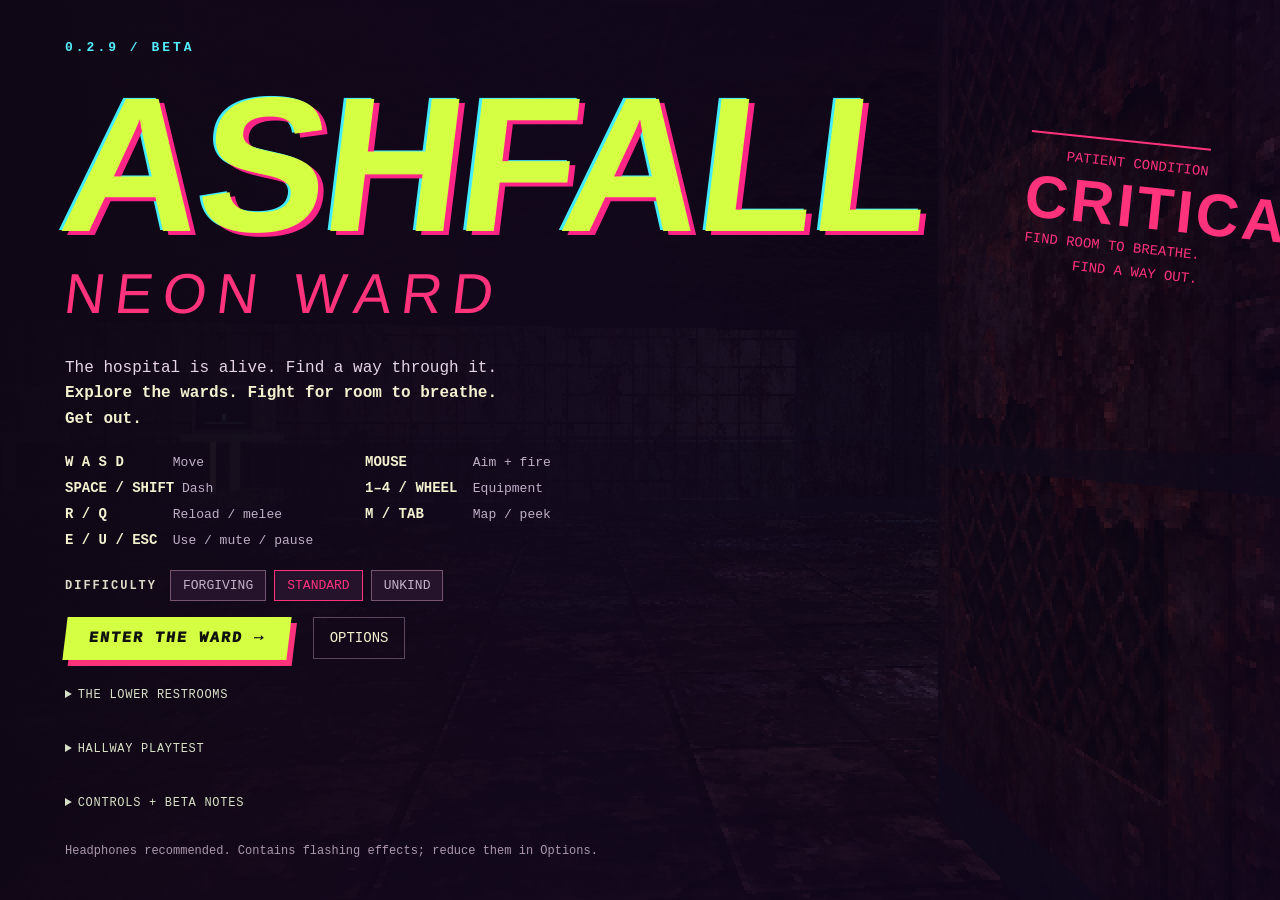
==== commit 78511f22: "Performance improvements and more levels" ====
--- a/index.html
+++ b/index.html
@@ -3,10 +3,10 @@
 <head>
 <meta charset="utf-8">
 <meta name="viewport" content="width=device-width, initial-scale=1, viewport-fit=cover">
-<meta name="description" content="ASHFALL: Neon Ward — Beta 0.2.1. Explore a living hospital. Fight for room to breathe. A self-contained horror FPS.">
+<meta name="description" content="ASHFALL: Neon Ward — Beta 0.2.9. Explore a living hospital. Fight for room to breathe. A self-contained horror FPS.">
 <meta name="theme-color" content="#11071d">
-<title>ASHFALL // NEON WARD — Beta 0.2.1</title>
-<link rel="stylesheet" href="assets/code/game-f1100478e898.css">
+<title>ASHFALL // NEON WARD — Beta 0.2.9</title>
+<link rel="stylesheet" href="assets/code/game-14365fb87a1e.css">
 </head>
 <body class="beta nav-hud creature-auditions">
 <canvas id="game" tabindex="-1" aria-label="ASHFALL first person horror shooter"></canvas>
@@ -35,7 +35,7 @@
  <div id="bottom"><div id="lifeBlock"><div class="label">SIGNAL / LIFE</div><div id="lifeLabel"><b id="life">100</b><span id="lifeHint">KILL TO REFILL</span></div><div id="lifeTrack"><div id="lifeFill"></div></div><div id="dashLabel">[SPACE] DASH READY</div></div><div id="weaponBlock"><div id="armory"><span class="slot active" id="slot0">1 / RUST</span><span class="slot" id="slot1">2 / HEX</span><span class="slot" id="slot2">3 / GRAVE</span><span class="slot hidden" id="slot3">4 / SERAPH</span></div><div id="weaponName">RUSTSHOT</div><div id="ammoLine"><span id="ammo">6</span> <span id="reserve">/ 48</span></div></div></div><div id="help">WASD MOVE · SPACE DASH · Q MELEE · R RELOAD · E USE · M MAP · TAB PEEK · U MUTE · ESC PAUSE</div>
 </div>
 <canvas id="map" width="150" height="150" class="hidden" aria-label="Ward map"></canvas>
-<div id="start" class="overlay"><main class="menu"><div class="micro"><span id="buildLabel">BETA 0.2.1</span></div><h1>ASHFALL</h1><div class="subtitle">NEON WARD</div><p class="intro">The hospital is alive. Find a way through it.<br><strong>Explore the wards. Fight for room to breathe. Get out.</strong></p><div class="controls"><div><b>W A S D</b> Move</div><div><b>MOUSE</b> Aim + fire</div><div><b>SPACE / SHIFT</b> Dash</div><div><b>1–4 / WHEEL</b> Equipment</div><div><b>R / Q</b> Reload / melee</div><div><b>M / TAB</b> Map / peek</div><div><b>E / U / ESC</b> Use / mute / pause</div></div><p id="mobileRotateHint" class="touchOnly" role="note"><svg viewBox="0 0 24 24" aria-hidden="true"><rect x="7" y="3" width="10" height="18" rx="2" transform="rotate(-90 12 12)"/><path d="M5 4H2v3m0-3 3 3M19 20h3v-3m0 3-3-3"/></svg>Turn your phone sideways for a wider view.</p><p class="touchOnly intro">Left stick moves. Drag anywhere on the right to aim.<br>Hold FIRE and drag to aim while shooting. MAP pauses the action.</p><div class="modeRow"><span class="label">DIFFICULTY</span><button class="mode" data-mode="0" aria-pressed="false">FORGIVING</button><button class="mode" data-mode="1" aria-pressed="true">STANDARD</button><button class="mode" data-mode="2" aria-pressed="false">UNKIND</button></div><button id="startTest" class="hidden" hidden inert disabled aria-hidden="true" tabindex="-1">DEVELOPMENT</button><button class="cta" id="startBtn" disabled>PREPARING THE WARD…</button> <button class="secondary" id="startSettings">OPTIONS</button><div id="error" class="hidden"></div><details class="betaGuide"><summary>CONTROLS + BETA NOTES</summary>
+<div id="start" class="overlay"><main class="menu"><div class="micro"><span id="buildLabel">BETA 0.2.9</span></div><h1>ASHFALL</h1><div class="subtitle">NEON WARD</div><p class="intro">The hospital is alive. Find a way through it.<br><strong>Explore the wards. Fight for room to breathe. Get out.</strong></p><div class="controls"><div><b>W A S D</b> Move</div><div><b>MOUSE</b> Aim + fire</div><div><b>SPACE / SHIFT</b> Dash</div><div><b>1–4 / WHEEL</b> Equipment</div><div><b>R / Q</b> Reload / melee</div><div><b>M / TAB</b> Map / peek</div><div><b>E / U / ESC</b> Use / mute / pause</div></div><p id="mobileRotateHint" class="touchOnly" role="note"><svg viewBox="0 0 24 24" aria-hidden="true"><rect x="7" y="3" width="10" height="18" rx="2" transform="rotate(-90 12 12)"/><path d="M5 4H2v3m0-3 3 3M19 20h3v-3m0 3-3-3"/></svg>Turn your phone sideways for a wider view.</p><p class="touchOnly intro">Left stick moves. Drag anywhere on the right to aim.<br>Hold FIRE and drag to aim while shooting. MAP pauses the action.</p><div class="modeRow"><span class="label">DIFFICULTY</span><button class="mode" data-mode="0" aria-pressed="false">FORGIVING</button><button class="mode" data-mode="1" aria-pressed="true">STANDARD</button><button class="mode" data-mode="2" aria-pressed="false">UNKIND</button></div><button id="startTest" class="hidden" hidden inert disabled aria-hidden="true" tabindex="-1">DEVELOPMENT</button><button class="cta hidden" id="restroomContinue" disabled>CONTINUE THE DESCENT</button><p id="restroomSaveNote" class="micro" role="status"></p><button class="cta" id="startBtn" disabled>PREPARING THE WARD…</button> <button class="secondary" id="startSettings">OPTIONS</button><div id="error" class="hidden"></div><details class="betaGuide"><summary>THE LOWER RESTROOMS</summary><p>A descent beneath the hospital. Empty washrooms, flooded galleries and impossible floors.</p><button class="cta" id="restroomStartChapter" disabled>START THE RESTROOM CHAPTER</button><p class="micro">Starts a new run at the downstairs chapter. You can continue your progress later.</p><details class="betaGuide"><summary>CHAPTER PREVIEWS</summary><p>Explore a district or check the two Heart routes. Previews do not replace your saved run.</p><label for="restroomDistrictPreview">District</label> <select id="restroomDistrictPreview"><option value="P01">Lower public wing</option><option value="G01">Wash galleries</option><option value="C01">Cubicle warrens</option><option value="R01">Arch reservoirs</option><option value="V01">Vertical courts</option><option value="U01">Service undercroft</option></select> <button class="secondary" id="restroomVisit" disabled>EXPLORE DISTRICT</button><br><button class="secondary" id="restroomPreview" disabled>START AT THE STAIRWAY</button> <button class="secondary" id="restroomLeft" disabled>HEART / LEFT ROUTE</button> <button class="secondary" id="restroomRight" disabled>HEART / RIGHT ROUTE</button><br><button class="secondary" id="restroomHollow" disabled>THE DROWNED HOLLOW</button> </details></details><details class="betaGuide"><summary>HALLWAY PLAYTEST</summary><p>Preview the new encounter from either chapter. These previews are separate from a campaign run.</p><button class="secondary" id="transferPreview1" disabled>LEVEL 1 ENTRANCE</button> <button class="secondary" id="transferPreview2" disabled>LEVEL 2 ENTRANCE</button></details><details class="betaGuide"><summary>CONTROLS + BETA NOTES</summary>
  <p><strong>Start with Standard.</strong> Forgiving gives you more room to explore; Unkind raises the pressure. Difficulty, audio, resolution and reduced flashes are in Options.</p>
  <p><strong>Keyboard:</strong> WASD move · mouse aim / left click fire · 1–4 or wheel switch available equipment · R reload · Q or right click melee · Space / Shift dash · E use · M map · Tab peek · U mute · Esc pause.</p>
  <p><strong>Touch:</strong> left stick moves; drag on the right to aim. Hold FIRE to shoot and keep dragging to track enemies. DASH, MELEE, RELOAD and GUN are beside your thumb. USE appears for nearby interactions. MAP pauses while you get your bearings. Landscape gives you the clearest view.</p>
@@ -44,7 +44,7 @@
  <p><strong>For feedback:</strong> what felt great, where you got lost, whether a fight felt unfair, and any glitches or slowdowns. The pause and end screens can prepare version and session details to copy into your message.</p>
 </details>
 <div class="note">Headphones recommended. Contains flashing effects; reduce them in Options.<br><span id="bestText"></span></div><div class="stamp">PATIENT CONDITION<strong>CRITICAL</strong>FIND ROOM TO BREATHE.<br>FIND A WAY OUT.</div></main></div>
-<div id="pause" class="overlay hidden"><div class="smallPanel"><div class="micro" id="betaPauseVersion">BETA 0.2.1 · SIGNAL HELD</div><h2>TAKE A BREATH.</h2><p class="intro">Your run is paused.</p><button id="resumeBtn" class="cta">BACK INTO IT</button> <button class="secondary" id="pauseSettings">OPTIONS</button><br><button class="secondary" id="pauseMap">MAP · M</button><button class="secondary" id="restartBtn">RESTART RUN</button><button class="secondary" id="pauseTest">TEST WARD</button><button class="secondary" id="pauseMenu">MAIN MENU</button><details class="betaFeedback" id="betapauseFeedback"><summary>BETA FEEDBACK · 0.2.1</summary><p>Include what happened, what you expected, and a screenshot if possible.</p><textarea id="betapauseReport" readonly aria-label="Beta feedback details" spellcheck="false"></textarea><button id="betapauseCopy" class="secondary" type="button">COPY FEEDBACK DETAILS</button><p id="betapauseStatus" role="status"></p></details></div></div>
+<div id="pause" class="overlay hidden"><div class="smallPanel"><div class="micro" id="betaPauseVersion">BETA 0.2.9 · SIGNAL HELD</div><h2>TAKE A BREATH.</h2><p class="intro">Your run is paused.</p><button id="resumeBtn" class="cta">BACK INTO IT</button> <button class="secondary" id="pauseSettings">OPTIONS</button><br><button class="secondary" id="pauseMap">MAP · M</button><button class="secondary" id="restartBtn">RESTART RUN</button><button class="secondary" id="pauseTest">TEST WARD</button><button class="secondary" id="pauseMenu">MAIN MENU</button><details class="betaFeedback" id="betapauseFeedback"><summary>BETA FEEDBACK · 0.2.9</summary><p>Include what happened, what you expected, and a screenshot if possible.</p><textarea id="betapauseReport" readonly aria-label="Beta feedback details" spellcheck="false"></textarea><button id="betapauseCopy" class="secondary" type="button">COPY FEEDBACK DETAILS</button><p id="betapauseStatus" role="status"></p></details></div></div>
 <div id="settings" class="overlay hidden"><div class="smallPanel"><div class="micro">TUNE THE FEVER</div><h2>OPTIONS</h2><label class="setting">Music<input id="musicVol" type="range" min="0" max="100" value="48"></label><label class="setting">Effects + voices<input id="sfxVol" type="range" min="0" max="100" value="80"></label><label class="setting">Aim sensitivity<input id="sensitivity" type="range" min="20" max="180" value="75"></label><label class="setting">Screen shake<input id="shakeAmount" type="range" min="0" max="100" value="65"></label><label class="setting">Difficulty<select id="difficulty" style="background:#150d18;color:#f3e9ef;border:1px solid #46304f;padding:5px 9px;font:inherit;font-size:13px;letter-spacing:.05em;text-transform:uppercase;cursor:pointer"><option value="0">Forgiving</option><option value="1" selected>Standard</option><option value="2">Unkind</option></select></label><p id="difficultyNote" style="margin:-2px 0 10px;font-size:12px;opacity:.62;letter-spacing:.02em">The approved balance.</p><label class="setting">Render resolution<input id="renderRes" type="range" min="50" max="100" step="5" value="100"></label><label class="setting">Reduced flashes + motion<input id="reduceFx" type="checkbox"></label><label class="setting">Always show corner map<input id="showMap" type="checkbox"></label><label class="setting">Mute all audio · U<input id="muteAll" type="checkbox"></label><button class="cta" id="settingsBack">DONE</button><button id="touchFullscreen" class="secondary touchOnly hidden" type="button" aria-label="Enter fullscreen">ENTER FULLSCREEN</button><details class="audioCredits mvPreview" hidden inert aria-hidden="true"><summary>CREATURE VOICE PREVIEW</summary>
  <p>Compare the new voices without entering combat. Each listen plays different breath, attack and death takes.</p>
  <label class="setting">Creature<select id="mvPreviewSpecies"><option value="0">The Unstitched</option><option value="1">Spine Runner</option><option value="2">The Orderly</option></select></label>
@@ -54,7 +54,7 @@
 </details>
 <details class="audioCredits"><summary>AUDIO CREDITS</summary><p><a href="https://opengameart.org/content/dark-descent" target="_blank" rel="noopener">Dark Descent — Matthew Pablo</a>. <a href="https://opengameart.org/content/horror-sound-effects-library" target="_blank" rel="noopener">Horror Sound Library — Little Robot Sound Factory</a>. <a href="https://opengameart.org/content/shotgun-shoot-reload" target="_blank" rel="noopener">Shotgun / reload recordings — Mike Koenig (Soundbible), submitted by qubodup</a>. Licensed under <a href="https://creativecommons.org/licenses/by/3.0/" target="_blank" rel="noopener">CC BY 3.0</a>. Edited, layered, pitched, filtered and mixed for this game; score tempo, loop and mastering adjusted. The Heart finale adds three tempo-matched arrangements and a layered collapse sequence derived from these same recordings. The exterior adds original soft foliage air, shore wash, distant city, diesel, tyre skid and fire beds. Cerberus layers the existing voice recordings at distinct pitches and adds an original beam texture. Its dedicated score, Three Throats, is an original 162 BPM composition with distorted bass strings, metallic percussion, choir textures and a Phrygian bell motif; percussion and voice textures use transformed samples from the credited effects bank. It contains no samples of the ward or Heart music. The hell threshold adds original synthesized stereo storm wind and rolling thunder. Beta 0.1.1 adds original nonverbal creature phonation, turbulent breath and throat resonances, layered with short grains from the credited nonvocal flesh/bone recordings. The new creature bank contains no human vocal recordings.</p><p>Outdoor wildlife: <a href="https://commons.wikimedia.org/wiki/File:Field_cricket_Gryllus_pennsylvanicus.ogg" target="_blank" rel="noopener">Field cricket — Thatcher</a>, <a href="https://creativecommons.org/licenses/by-sa/3.0/" target="_blank" rel="noopener">CC BY-SA 3.0</a>; <a href="https://commons.wikimedia.org/wiki/File:Strix_aluco_male.oga" target="_blank" rel="noopener">Tawny owl — Vianney Bajart</a>, <a href="https://creativecommons.org/licenses/by-sa/4.0/" target="_blank" rel="noopener">CC BY-SA 4.0</a>. Trimmed, filtered, faded, encoded and spatially mixed. The cricket and owl audio adaptations remain available under their respective licenses.</p><p>Additional CC0 recordings: <a href="https://opengameart.org/content/15-vocal-male-strainhurtpainjump-sounds" target="_blank" rel="noopener">qubodup</a>, <a href="https://opengameart.org/content/monster-sound-effects-2" target="_blank" rel="noopener">Ogrebane</a>, <a href="https://opengameart.org/content/25-cc0-bang-firework-sfx" target="_blank" rel="noopener">rubberduck</a>.</p></details></div></div>
 <div id="upgrade" class="overlay hidden"><div class="smallPanel"><div class="micro" id="wardCleared">SEAL 01 BROKEN</div><h2>KEEP THE CHANGE.</h2><p class="intro">Signal restored. Take one mutation into the next ward.</p><div id="upgradeList"></div></div></div>
-<div id="end" class="overlay hidden"><div class="smallPanel"><div class="micro" id="endLabel">SIGNAL LOST</div><h2 id="endTitle">BACK TO ASH.</h2><p class="intro" id="endReason"></p><div class="stats"><div><b id="endScore">0</b><span>SCORE</span></div><div><b id="endKills">0</b><span>KILLS</span></div><div><b id="endTime">0:00</b><span>TIME</span></div><div><b id="endCombo">0×</b><span>BEST COMBO</span></div></div><button class="cta hidden" id="leaveHospitalBtn">LEAVE HOSPITAL →</button><button class="cta" id="retryBtn">ONE MORE RUN</button><br><button class="secondary" id="menuBtn">MAIN MENU</button><details class="betaFeedback" id="betaendFeedback"><summary>BETA FEEDBACK · 0.2.1</summary><p>Include what happened, what you expected, and a screenshot if possible.</p><textarea id="betaendReport" readonly aria-label="Beta feedback details" spellcheck="false"></textarea><button id="betaendCopy" class="secondary" type="button">COPY FEEDBACK DETAILS</button><p id="betaendStatus" role="status"></p></details></div></div>
+<div id="end" class="overlay hidden"><div class="smallPanel"><div class="micro" id="endLabel">SIGNAL LOST</div><h2 id="endTitle">BACK TO ASH.</h2><p class="intro" id="endReason"></p><div class="stats"><div><b id="endScore">0</b><span>SCORE</span></div><div><b id="endKills">0</b><span>KILLS</span></div><div><b id="endTime">0:00</b><span>TIME</span></div><div><b id="endCombo">0×</b><span>BEST COMBO</span></div></div><button class="cta hidden" id="leaveHospitalBtn">LEAVE HOSPITAL →</button><button class="cta" id="retryBtn">ONE MORE RUN</button><br><button class="secondary" id="menuBtn">MAIN MENU</button><details class="betaFeedback" id="betaendFeedback"><summary>BETA FEEDBACK · 0.2.9</summary><p>Include what happened, what you expected, and a screenshot if possible.</p><textarea id="betaendReport" readonly aria-label="Beta feedback details" spellcheck="false"></textarea><button id="betaendCopy" class="secondary" type="button">COPY FEEDBACK DETAILS</button><p id="betaendStatus" role="status"></p></details></div></div>
 <div id="touch" class="touchOnly hidden" aria-label="Touch game controls">
  <div id="stick" role="group" aria-label="Movement joystick"><span class="stickGuide" aria-hidden="true"></span><div id="stickKnob"></div><span class="stickLabel" aria-hidden="true">MOVE</span></div>
  <div id="touchBtns" role="group" aria-label="Combat controls">
@@ -190,6 +190,6 @@
  </section>
 </div>
 
-<script src="assets/code/game-f664f91ea5ed.js"></script>
+<script src="assets/code/game-ad6e06e1709e.js"></script>
 </body>
 </html>
--- a/assets/code/game-14365fb87a1e.css
+++ b/assets/code/game-14365fb87a1e.css
@@ -0,0 +1,666 @@
+
+:root{color-scheme:dark;--ink:#100919;--paper:#f3f1cf;--pink:#ff327c;--acid:#d5ff42;--cyan:#54efff}*{box-sizing:border-box}html,body{margin:0;width:100%;height:100%;overflow:hidden;background:var(--ink);font-family:Consolas,'Liberation Mono',monospace;color:var(--paper)}body{touch-action:none;user-select:none}button,input{font:inherit}button{cursor:pointer}button:focus-visible,input:focus-visible{outline:3px solid var(--cyan);outline-offset:5px}#game{display:block;width:100%;height:100%;image-rendering:pixelated;touch-action:none}body.playing #game{cursor:none}.hidden{display:none!important}#grain{position:fixed;inset:0;pointer-events:none;background:repeating-linear-gradient(0deg,#0002 0,#0002 1px,transparent 1px,transparent 4px);opacity:.45;z-index:3}#shade{position:fixed;inset:0;box-shadow:inset 0 0 12vw 3vw #0a031d99;pointer-events:none;z-index:2}#hud{position:fixed;inset:0;pointer-events:none;z-index:4;padding:25px 30px;text-shadow:2px 2px #140917}#top{display:flex;align-items:flex-start;justify-content:space-between;gap:20px}.label{font-size:12px;letter-spacing:2px;font-weight:700;color:#dedac9}.ward{font-size:18px;font-weight:900;letter-spacing:1px}.ward b{color:var(--pink)}#goal{margin-top:8px;color:var(--acid);font-size:14px}#scorebox{text-align:right}#score{font-size:25px;letter-spacing:2px;font-weight:900}#time{font-size:13px;color:#c9bfcf;margin-top:5px}#compass{position:absolute;top:25px;left:50%;transform:translateX(-50%);text-align:center;color:var(--cyan);font-size:13px}#compassArrow{font-size:25px;display:block;margin-bottom:2px}#bottom{position:absolute;bottom:25px;left:30px;right:30px;display:flex;align-items:flex-end;justify-content:space-between;gap:20px}#lifeBlock{width:210px;max-width:33vw}#lifeLabel{display:flex;align-items:baseline;gap:9px}#life{font-size:62px;font-weight:1000;line-height:1;letter-spacing:-4px}#lifeLabel span{font-size:12px;color:var(--pink);font-weight:bold}#lifeTrack{height:8px;background:#180923;border:1px solid #ffffff40;margin-top:9px;transform:skewX(-12deg)}#lifeFill{height:100%;width:100%;background:var(--pink);box-shadow:0 0 20px #ff327c66;transition:width .09s}#dashLabel{font-size:12px;color:var(--cyan);margin-top:9px}#armory{display:flex;gap:5px;margin-bottom:4px;justify-content:flex-end}.slot{padding:7px 9px;border:1px solid #bca1bc44;font-size:12px;background:#160c2588;color:#b9a6c3}.slot.active{color:var(--acid);border-color:var(--acid);background:#1a1929}#weaponName{font-size:16px;letter-spacing:2px;color:var(--acid);margin-top:9px}#ammoLine{font-size:46px;font-weight:900;line-height:1.1}#reserve{font-size:15px;color:#d1bfdd;letter-spacing:0}#weaponBlock{text-align:right}#comboWrap{position:absolute;right:30px;top:35%;text-align:right;opacity:0;transition:opacity .12s}#combo{color:var(--acid);font-size:52px;font-weight:1000;font-style:italic;letter-spacing:-3px}#comboText{color:var(--paper);font-weight:bold;font-size:13px;letter-spacing:2px}#comboTrack{height:3px;background:var(--acid);margin-top:9px;width:100%}#message{position:absolute;left:50%;top:23%;transform:translateX(-50%) rotate(-2deg);font-size:clamp(16px,3vw,29px);font-weight:1000;letter-spacing:1px;text-align:center;color:var(--acid);width:80%;text-shadow:3px 3px #200b23;opacity:0}#feed{position:absolute;left:30px;top:36%;max-width:250px;color:var(--cyan);font-size:13px;line-height:1.8;white-space:pre-line}#help{position:absolute;left:50%;bottom:27px;transform:translateX(-50%);font-size:12px;color:#f1e6eb88;white-space:nowrap}#map{position:fixed;left:30px;top:110px;width:150px;height:150px;image-rendering:pixelated;z-index:4;opacity:.85;pointer-events:none;border:1px solid #eb94f64a;background:#100818aa}.overlay{position:fixed;inset:0;z-index:10;display:flex;align-items:center;justify-content:center;padding:35px;background:linear-gradient(90deg,#100716f7,#13081ed9 45%,#1508236b)}.menu{width:min(1150px,100%);position:relative}.micro{font-size:13px;letter-spacing:3px;color:var(--cyan);font-weight:bold}.menu h1{font-family:Impact,'Arial Black',sans-serif;font-size:clamp(90px,15vw,200px);line-height:.83;margin:30px 0 0;letter-spacing:-3px;color:var(--acid);text-shadow:6px 4px 0 #ff2587,-3px -1px 0 #43edff;transform:skew(-7deg);transform-origin:left center}.subtitle{font-family:Impact,'Arial Black',sans-serif;font-size:clamp(28px,4.4vw,58px);letter-spacing:10px;color:var(--pink);margin:16px 0 30px;transform:skew(-7deg)}.intro{max-width:455px;font-size:16px;line-height:1.6;color:#e6d6e5;margin:0 0 22px}.intro strong{color:var(--paper)}.controls{display:grid;grid-template-columns:1fr 1fr;gap:10px 20px;max-width:580px;font-size:13px;color:#c0afc9}.controls b{color:var(--paper);min-width:100px;display:inline-block;font-size:14px}.cta{display:inline-block;background:var(--acid);color:#10120d;border:0;padding:17px 30px;font-weight:1000;letter-spacing:2px;font-size:17px;box-shadow:6px 6px 0 var(--pink);transform:skew(-7deg);margin-top:26px}.cta:hover{background:#fff8df;box-shadow:8px 8px 0 var(--pink)}.secondary{background:transparent;color:var(--paper);padding:12px 16px;border:1px solid #af8eaa77;margin:12px 10px 0 0;font-size:14px}.secondary:hover{border-color:var(--cyan);color:var(--cyan)}.modeRow{display:flex;gap:8px;align-items:center;margin-top:22px;flex-wrap:wrap}.modeRow .label{margin-right:5px}.mode{padding:7px 12px;background:#25132c;border:1px solid #765572;color:#c3b4c8;font-size:13px}.mode[aria-pressed="true"]{border-color:var(--pink);color:var(--pink)}.note{font-size:12px;color:#ad97ad;margin-top:20px;line-height:1.5}.stamp{position:absolute;right:1%;top:12%;width:180px;border-top:2px solid var(--pink);padding-top:10px;color:var(--pink);text-align:right;font-size:14px;line-height:1.7;transform:rotate(6deg)}.stamp strong{font-size:60px;line-height:1;display:block;font-family:Impact,sans-serif;letter-spacing:3px}.smallPanel{max-width:650px;width:100%}.smallPanel h2{font-family:Impact,'Arial Black',sans-serif;font-size:clamp(48px,8vw,86px);letter-spacing:1px;line-height:.98;margin:16px 0 22px;color:var(--acid);text-shadow:4px 3px var(--pink)}.setting{display:flex;align-items:center;justify-content:space-between;gap:25px;margin:18px 0;font-size:14px;color:#e5d6e4}.setting input[type=range]{width:190px;accent-color:var(--pink)}.setting input[type=checkbox]{width:20px;height:20px;accent-color:var(--pink)}#upgradeList{display:grid;gap:10px;margin:20px 0}.upgrade{padding:20px;text-align:left;background:#1c112bd9;border:1px solid #695371;color:var(--paper)}.upgrade:hover{border-color:var(--acid);background:#23203d}.upgrade strong{display:block;font-size:19px;color:var(--acid);margin-bottom:8px}.upgrade span{font-size:14px;color:#c5b6d0}.stats{display:flex;gap:35px;margin:24px 0;flex-wrap:wrap}.stats b{display:block;color:var(--cyan);font-size:32px;margin-bottom:5px}.stats span{font-size:12px;letter-spacing:1px;color:#bcacc8}#error{background:#270e29;border:1px solid var(--pink);padding:10px 15px;max-width:560px;margin:15px 0;color:#f2b7d1;font-size:14px}.touchOnly{display:none}#touch{position:fixed;inset:0;z-index:6;pointer-events:none}#stick{position:absolute;bottom:105px;left:30px;width:110px;height:110px;border:1px solid #54efff66;border-radius:50%;background:#18092355;pointer-events:auto;touch-action:none}#stickKnob{position:absolute;left:35px;top:35px;width:38px;height:38px;border:1px solid var(--cyan);border-radius:50%;background:#54efff33}#touchBtns{position:absolute;right:20px;bottom:115px;display:grid;grid-template-columns:70px 70px;gap:12px;pointer-events:auto}#touchBtns button,#touchPause{color:var(--paper);background:#2a103acc;border:1px solid var(--pink);padding:15px 7px;font-size:13px;touch-action:none}#touchFire{grid-row:span 2;border-color:var(--acid)!important;color:var(--acid)!important}#touchPause{position:absolute;right:16px;top:100px;pointer-events:auto;padding:8px 13px}body.lowfx #grain{opacity:.15}body.lowfx #shade{box-shadow:inset 0 0 5vw #09041b66}@media(pointer:coarse){.touchOnly{display:block}.desktopOnly{display:none!important}#help{display:none}.controls{display:none}}@media(max-width:760px){#hud{padding:16px}#bottom{bottom:16px;left:16px;right:16px}#life{font-size:46px}.ward{font-size:14px}#goal{font-size:12px}.label{font-size:12px;letter-spacing:1px}#score{font-size:20px}#compass{top:90px;font-size:12px}#compassArrow{font-size:20px}#armory .slot{padding:5px 7px}#weaponName{font-size:12px}#ammoLine{font-size:34px}#comboWrap{right:16px}#combo{font-size:36px}#feed{left:16px;max-width:150px;font-size:12px}#map{left:16px;top:100px;width:120px;height:120px}.overlay{padding:26px}.menu h1{font-size:clamp(75px,18vw,130px);letter-spacing:-2px;margin:15px 0 0}.subtitle{letter-spacing:5px;font-size:28px;margin:14px 0 20px}.stamp{display:none}.intro{font-size:14px;max-width:400px;margin-bottom:15px}.controls{font-size:12px;gap:8px}.controls b{min-width:85px;font-size:12px}.cta{padding:15px 20px;font-size:15px;margin-top:19px}.note{margin-top:17px}.modeRow{margin-top:17px}.setting{gap:12px}.setting input[type=range]{width:135px}}@media(max-height:560px){.overlay{padding:18px;overflow:auto;align-items:flex-start}.menu{margin:auto}.menu h1{font-size:90px;margin-top:10px}.subtitle{font-size:28px;margin:10px 0 15px}.intro{margin-bottom:12px;max-width:600px}.controls{grid-template-columns:1fr 1fr 1fr;max-width:750px;gap:7px;font-size:12px}.controls b{min-width:80px;font-size:12px}.note{margin-top:12px}.cta{margin-top:15px;padding:12px 24px}.modeRow{margin-top:12px}.smallPanel h2{font-size:45px;margin:12px 0}.setting{margin:10px 0}#map{width:90px;height:90px}#help{display:none}#life{font-size:42px}#lifeTrack{height:5px}#bottom{bottom:14px}#compass{top:15px}.upgrade{padding:12px}}
+.audioCredits{font-size:11px;line-height:1.7;color:#bcaec1;margin-top:22px;max-width:610px}.audioCredits summary{cursor:pointer;letter-spacing:2px;color:#54efff}.audioCredits a{color:#b4decd}#settings{overflow-y:auto}#settings .smallPanel{margin:auto;padding:10px 0}
+#top,#compass,#weaponBlock,#lifeBlock{transition:opacity .85s ease}body.liminal #top,body.liminal #compass,body.liminal #weaponBlock{opacity:0}body.liminal #lifeBlock{opacity:.55}
+
+/* Test Ward extends the existing palette; campaign rendering is untouched. */
+button:disabled{cursor:wait;opacity:.5}.testEntry{background:var(--cyan);box-shadow:5px 5px 0 #555779}.overlay{touch-action:pan-y}
+#startTest{font-size:16px;padding:14px 24px}#startBtn{font-size:15px;padding:13px 24px;margin-top:16px}
+#testWard{overflow-y:auto;align-items:flex-start;background:#0c0713f5;padding:24px}
+.reviewPanel{width:min(940px,100%);margin:auto;border-top:3px solid var(--cyan);padding:22px 26px;background:#160d21;box-shadow:0 12px 70px #0007}
+.reviewHeader h2{font-size:36px;color:var(--cyan);letter-spacing:2px;margin:10px 0}.reviewHeader p{font-size:16px;line-height:1.5;margin:0 0 22px;color:#dfd6e6}
+.reviewGrid{display:grid;grid-template-columns:1fr 1fr;gap:28px}.reviewField{display:block;font-size:14px;line-height:1.5;margin-bottom:7px;color:#e8e1eb}
+.reviewPanel select,.reviewPanel input[type=number]{font:inherit;background:#24172f;color:var(--paper);border:1px solid #756080;padding:10px;width:100%;min-width:0;font-size:16px;border-radius:0}
+.reviewPanel select:focus-visible,.reviewPanel summary:focus-visible{outline:2px solid var(--cyan);outline-offset:3px}.reviewHint{font-size:16px;line-height:1.5;color:#c9bace;min-height:72px;margin:12px 0}.reviewStarting{display:grid;grid-template-columns:1fr 1fr;gap:14px}.reviewStarting input,.reviewStarting select{margin-top:6px}
+.reviewToggles{display:grid;grid-template-columns:1fr 1fr;gap:16px 10px;margin:22px 0 16px}.reviewToggles label{display:flex;align-items:center;gap:9px;font-size:14px;line-height:1.45}.reviewToggles input{width:20px;height:20px;flex-shrink:0;accent-color:var(--cyan)}
+.reviewSmall{font-size:14px;line-height:1.5;color:#bfb0ca;margin:12px 0}.reviewActions{display:flex;align-items:center;gap:12px;flex-wrap:wrap;margin:16px 0 24px}.reviewActions .cta{margin:0;box-shadow:4px 4px var(--pink);font-size:15px;padding:14px 22px}.reviewActions .secondary{margin:0}
+.reviewAudio{border-block:1px solid #695173;padding:15px 0}.reviewPanel summary{cursor:pointer;font-size:14px;color:var(--cyan);letter-spacing:1px}.soundButtons,.voiceRow{display:flex;flex-wrap:wrap;gap:8px;margin-top:10px}.voiceRow select{width:auto;max-width:100%}.soundButtons button,.voiceRow button{background:#291c35;border:1px solid #785985;color:var(--paper);padding:10px 12px;font-size:14px}.soundButtons button:hover,.voiceRow button:hover{border-color:var(--cyan);color:var(--cyan)}
+.reviewFooter .secondary{font-size:13px;padding:10px;margin-right:6px}.reviewFooter details{margin-top:16px}.reviewFooter p{overflow-wrap:anywhere}
+#reviewBar{position:fixed;z-index:7;top:0;left:0;right:0;padding:10px 120px 10px 18px;pointer-events:none;background:#100b1cf2;border-bottom:1px solid #54efff66;font-size:14px;line-height:1.5;color:var(--cyan)}#reviewStatus{font-size:12px;color:#c5b8cc;margin-top:3px}#reviewPanelBtn{position:fixed;z-index:8;right:14px;top:10px;font-size:13px;line-height:1.4;padding:7px 12px;background:#182132;color:var(--cyan);border:1px solid var(--cyan)}body.testing #hud{padding-top:90px}body.testing #compass{top:92px}body.testing #map{top:176px}body.testing #help{display:none}
+@media(max-width:650px){#testWard{padding:12px}.reviewPanel{padding:18px 15px}.reviewGrid{grid-template-columns:1fr;gap:16px}.reviewHint{min-height:0}.reviewHeader h2{font-size:30px}.reviewActions{gap:14px}.reviewPanel .secondary{font-size:14px}#reviewBar{font-size:12px;padding-left:12px}body.testing #hud{padding-top:106px}body.testing #compass{display:none}}
+
+#start{overflow-y:auto;align-items:flex-start}#start .menu{margin:auto}.reviewGuide{padding:16px 0;border-bottom:1px solid #695173}.reviewGuide ol{padding-left:24px;font-size:16px;line-height:1.6}.reviewGuide li{margin:12px 0}
+
+
+/* Theatre interaction feedback: readable in motion, outside the reticle. */
+#fvStatus{position:absolute;left:30px;top:92px;max-width:50vw;font-size:12px;line-height:1.5;color:var(--cyan)}
+#interactPrompt{position:absolute;left:50%;bottom:155px;transform:translateX(-50%);width:min(480px,70vw);padding:12px 16px;border-left:3px solid var(--cyan);background:#090b15ed;text-align:center;text-shadow:none}
+#interactAction{display:block;font-size:15px;color:var(--paper);letter-spacing:1px}#interactHint{display:block;margin-top:6px;font-size:12px;line-height:1.5;color:#c6bdcd}
+#touchUse{grid-column:1/-1;border-color:var(--cyan)!important;color:var(--cyan)!important}
+#game:focus{outline:none}select:focus-visible,summary:focus-visible{outline:2px solid var(--cyan);outline-offset:3px}
+body.testing #fvStatus{top:142px}#fvStatus:not(.hidden)~#compass{top:25px}
+@media(max-width:760px){#fvStatus{left:16px;top:78px;max-width:64vw;font-size:10px}body.testing #fvStatus{top:164px}#interactPrompt{bottom:155px;width:65vw;padding:8px}#interactAction{font-size:12px}#interactHint{font-size:11px}#fvStatus:not(.hidden)~#compass{top:100px}}
+@media(max-height:560px){#interactPrompt{bottom:100px;width:min(460px,65vw);padding:7px}#interactHint{font-size:11px}#fvStatus{top:70px}body.testing #fvStatus{top:142px}}
+
+/* Boss health stays on the screen edge in campaign, review and small viewports. */
+#bossHud{position:fixed;top:0;left:0;width:100%;height:calc(46px + env(safe-area-inset-top,0px));padding:calc(6px + env(safe-area-inset-top,0px)) 16px 6px;display:grid;grid-template-columns:136px minmax(40px,1fr) 54px;grid-template-rows:18px 14px;column-gap:14px;align-items:center;background:#120811e8;border-bottom:1px solid #ff719e88;text-shadow:1px 1px 2px #100510}
+.bossHeading{display:contents}.bossHeading strong{grid-column:1;grid-row:1;color:#fff0da;font-size:14px;letter-spacing:2px}#bossHealth{grid-column:3;grid-row:1/3;justify-self:end;color:#ff8fb9;font-size:16px;font-variant-numeric:tabular-nums}
+#bossMeter{grid-column:2;grid-row:1/3;position:relative;height:16px;overflow:hidden;background:#09050d;border:1px solid #d0769780}#bossFill,#bossTrail{position:absolute;inset:0 auto 0 0;width:100%}#bossTrail{background:#ffe1ad}#bossFill{background:linear-gradient(0deg,#910e39,#ff266b 55%,#ff9ebd);transition:width .055s linear}.bossMark{position:absolute;top:0;bottom:0;width:2px;background:#180713aa}.bossMarkOne{left:65%}.bossMarkTwo{left:30%}#bossState{grid-column:1;grid-row:2;font-size:12px;line-height:14px;color:#e4b6ce;white-space:nowrap;overflow:hidden;text-overflow:ellipsis}.boss-dead{border-color:#7ac9c0!important}.boss-dead #bossHealth,.boss-dead #bossState{color:#9fe8da}
+body.boss-fight #hud,body.testing.boss-fight #hud{padding-top:calc(62px + env(safe-area-inset-top,0px))}body.boss-fight #compass{top:calc(62px + env(safe-area-inset-top,0px))}body.boss-fight #map,body.testing.boss-fight #map{top:146px}body.boss-fight #message{top:23%}
+body.boss-fight #reviewBar{top:auto;bottom:0;padding:3px 104px 3px 12px;font-size:12px;line-height:16px;white-space:nowrap}body.boss-fight #reviewBarText{overflow:hidden;text-overflow:ellipsis}body.boss-fight #reviewStatus{display:none}body.boss-fight #reviewPanelBtn{top:auto;bottom:0;right:8px;padding:3px 8px;font-size:12px;line-height:16px}
+body.testing.boss-fight #bottom{bottom:30px}
+@media(max-width:700px){#bossHud{grid-template-columns:106px minmax(30px,1fr) 40px;column-gap:8px;padding-left:10px;padding-right:10px}.bossHeading strong{letter-spacing:1px}#bossHealth{font-size:14px}#bossMeter{height:14px}}
+@media(max-height:500px){#bossHud{height:calc(40px + env(safe-area-inset-top,0px));padding-top:calc(3px + env(safe-area-inset-top,0px));padding-bottom:3px}body.boss-fight #hud,body.testing.boss-fight #hud{padding-top:calc(50px + env(safe-area-inset-top,0px))}body.boss-fight #compass{top:50px}body.boss-fight #map,body.testing.boss-fight #map{top:124px}}
+
+/* Phase 2: a restrained edge caption and skip control keep the scene visible. */
+#sequenceControls{display:none;position:fixed;inset:auto 20px 28px;z-index:8;align-items:center;justify-content:space-between;gap:18px;pointer-events:none;color:#e6ecda;font-size:13px;letter-spacing:2px;text-shadow:1px 2px 3px #07131b}
+body.departure.playing #sequenceControls{display:flex}#sequenceSkip{pointer-events:auto;min-height:44px;padding:10px 16px;border:1px solid #c4d4be80;background:#102029c9;color:#ecf0d9;font-size:12px;letter-spacing:1px}
+body.departure #top,body.departure #bottom,body.departure #compass,body.departure #help,body.departure #feed,body.departure #message,body.departure #stick,body.departure #touchBtns{opacity:0;pointer-events:none}
+body.departure #reviewBar{top:auto;bottom:0;padding:2px 104px 2px 12px;font-size:11px;line-height:16px;white-space:nowrap}body.departure #reviewBarText{overflow:hidden;text-overflow:ellipsis}body.departure #reviewStatus{display:none}body.departure #reviewPanelBtn{top:auto;bottom:0;right:8px;padding:2px 8px;font-size:11px;line-height:16px}
+@media(max-width:650px){#sequenceControls{inset:auto 12px 34px;font-size:11px;letter-spacing:1px}#sequenceSkip{font-size:11px;padding:9px 11px}}
+
+/* Small objective inventory stays with the chapter text, off the aiming view. */
+#questInventory{display:flex;flex-wrap:wrap;gap:5px 15px;margin-top:7px;font-size:11px;letter-spacing:.5px;color:#bbbab0}
+#questInventory .found{color:#d5ff9e}body.departure #questInventory{display:none}
+@media(max-width:650px){#questInventory{font-size:10px;gap:5px 9px;margin-top:5px}body.testing #top>div:first-child{min-width:0}body.testing #goal{max-width:260px}}
+
+/* The fourth slot exists only while the creature is carried. Keep it below the view. */
+#armory{flex-wrap:wrap;justify-content:flex-end;max-width:min(450px,60vw)}
+#slot3{border-color:#baa778;color:#efdb9e}#slot3.active{background:#d9c491;color:#191b1a}
+body.seraphim-held #ammoLine{display:none}body.seraphim-held #weaponName{color:#efdb9e}
+@media(max-width:650px){#armory{max-width:190px;gap:4px}#armory .slot{font-size:10px;padding:4px 5px}body.seraphim-held #weaponBlock{max-width:190px}body.seraphim-held #weaponName{font-size:11px;letter-spacing:1px}}
+
+/* The reviewed edge bar remains flush to the top for the new guardian. */
+.cerberus-fight .bossMarkOne{display:none}.cerberus-fight .bossMarkTwo{left:33.333333%}
+.cerberus-fight #bossFill{background:linear-gradient(0deg,#7a1242,#ef416c 60%,#ffbbad)}
+
+/* Last-third bar measures an opening, not a second health pool. */
+.cerberus-frenzy .bossMark{display:none}.cerberus-frenzy #bossFill{background:linear-gradient(0deg,#765127,#e7b151 60%,#ffedbb)}.cerberus-frenzy #bossHealth{color:#ffe4a7}
+
+/* R4-P07 · calm, readable wayfinding. The centre of the scene stays clear. */
+#top>div:first-child{max-width:min(560px,76%)}
+#goal{font-size:13px;line-height:1.4;max-width:520px}
+#compass,body.testing #compass,body.boss-fight #compass,#fvStatus:not(.hidden)~#compass{position:static;display:flex;align-items:center;gap:8px;transform:none;text-align:left;margin-top:9px;color:#d1d6bd;font-size:12px;letter-spacing:.025em;opacity:.85}
+#compassArrow{font:19px/1 sans-serif;display:inline-block;margin:0;min-width:14px;text-align:center;color:#b4c4b3}
+#wfNavHint{font:9px/1.2 sans-serif;letter-spacing:.09em;color:#91a7a7;border-left:1px solid #667d7355;padding-left:8px}
+#fvStatus,body.testing #fvStatus{position:static;max-width:100%;font-size:11px;line-height:1.4;color:#a5b8b3;margin-top:5px}
+#wfSystems{font-size:11px;color:#c7c8b2;margin-top:6px;white-space:pre-wrap}
+#interactPrompt{width:min(410px,62vw);border-left-width:2px;padding:9px 13px;background:#0c191ee8;border-radius:2px}
+#interactAction{font-size:13px;line-height:1.4;letter-spacing:.025em}
+#interactHint{font-size:11px;line-height:1.5;color:#b9c4ba}
+#map{top:auto!important;bottom:150px;border:1px solid #8ca89e88;opacity:.95;image-rendering:auto}
+#touchMap{position:absolute;right:67px;top:100px;pointer-events:auto;color:#d8dfc5;background:#16272bdd;border:1px solid #93aca488;padding:10px 12px;font-size:12px;min-height:40px}
+#mapPanel{background:#061116ec;padding:20px;overflow:auto;align-items:center;touch-action:pan-y;z-index:20}
+.wfMapSheet{width:min(1050px,100%);margin:auto;background:#0d191e;border:1px solid #758e8755;padding:18px 20px 14px;box-shadow:0 12px 65px #0008}
+.wfMapHeader{display:flex;align-items:center;justify-content:space-between;gap:15px}
+.wfMapHeader .micro{font-size:10px;letter-spacing:.18em;color:#91aba6}
+.wfMapHeader h2{font:600 24px/1.15 sans-serif;letter-spacing:.08em;margin:6px 0;color:#e2e0c6}
+#wfMapClose{background:transparent;border:1px solid #728f8777;color:#d3ddc9;padding:11px;font-size:11px;white-space:nowrap;min-height:42px}
+#wfMapObjective{font:12px/1.45 sans-serif;color:#d1c792;margin:8px 0 12px}
+#wfLargeMap{display:block;width:100%;height:auto;max-height:64vh;object-fit:contain;border:1px solid #6d8b8055}
+.wfMapLegend{display:flex;gap:10px 17px;flex-wrap:wrap;margin:10px 0;color:#a5b8af;font:11px/1.4 sans-serif}
+.wfMapLegend span{display:flex;align-items:center;gap:6px}
+.wfMapLegend i{display:inline-block;width:7px;height:7px;background:#fff5d6}
+.wfMapLegend .wfYou{clip-path:polygon(100% 50%,0 0,25% 50%,0 100%);width:10px;height:10px}
+.wfMapLegend .wfSelected{background:#d8c98d}.wfMapLegend .wfLocked{background:#895e64}.wfMapLegend .wfDone{background:#587166}
+#wfMapNote{font:11px/1.5 sans-serif;color:#8fa7a0;margin:10px 0 6px}
+#wfDestinations{display:flex;gap:7px;flex-wrap:wrap}
+#wfDestinations button{font:12px/1.3 sans-serif;color:#bacbbd;border:1px solid #536f6866;background:#172b2e;min-height:38px;padding:9px 13px}
+#wfDestinations button[aria-pressed=true]{border-color:#cbbb87;color:#e9ddb0;background:#2a3937}
+#wfMapClose:hover,#wfDestinations button:hover{border-color:#e2e0c6;color:#e2e0c6}
+@media(max-width:760px){#top>div:first-child{max-width:77%}#goal{font-size:11px}#fvStatus,body.testing #fvStatus,#wfSystems{font-size:10px}#compass,body.testing #compass,body.boss-fight #compass{font-size:10px;gap:6px;margin-top:6px}#wfNavHint{font-size:8px}#map{bottom:240px;width:120px;height:120px}#mapPanel{padding:10px}.wfMapSheet{padding:13px 10px}.wfMapHeader h2{font-size:19px}.wfMapHeader .micro{font-size:9px;letter-spacing:.08em}#wfMapClose{font-size:10px;padding:9px}#wfMapObjective{font-size:11px}.wfMapLegend{font-size:10px;gap:7px 11px}#interactPrompt{width:70vw}#interactAction{font-size:11px}#interactHint{font-size:10px}#touchMap,#touchPause{top:auto;bottom:300px}body.testing #touchMap,body.testing #touchPause{top:auto;bottom:300px}}
+@media(max-height:560px){#mapPanel{align-items:flex-start;padding:8px}.wfMapSheet{padding:10px 14px}.wfMapHeader h2{font-size:17px}#wfLargeMap{max-height:none}#wfMapObjective{margin:3px 0 6px}.wfMapLegend{margin:6px 0}#wfMapNote{margin:5px 0}#interactPrompt{bottom:90px;padding:7px}#map{bottom:128px;width:96px;height:96px}#touchMap,#touchPause{top:150px!important;bottom:auto!important}#fvStatus,body.testing #fvStatus{font-size:9px}}
+.wfMapHeader{position:sticky;top:0;z-index:1;background:#0d191e;padding:3px 0 5px}
+
+/* Friends beta: campaign first; review fixtures have no visible entry point. */
+body.beta #startTest,body.beta #pauseTest,body.beta #reviewBar,body.beta #reviewPanelBtn,body.beta #testWard{display:none!important}
+body.beta #start,body.beta #pause,body.beta #end,body.beta #settings{overflow:auto;touch-action:pan-y}
+body.beta #start .menu{margin:auto}
+body.beta #startBtn{margin-right:14px}
+.betaGuide,.betaFeedback{max-width:600px;margin:18px 0 6px;color:#c4c9bf;font-size:12px;line-height:1.65;text-shadow:none}
+.betaGuide summary,.betaFeedback summary{cursor:pointer;color:#d7e0c6;letter-spacing:.06em;padding:8px 0}
+.betaGuide[open],.betaFeedback[open]{padding-bottom:12px;border-bottom:1px solid #68847a66}
+.betaGuide p{margin:8px 0}.betaGuide strong{color:#e6e5ce}
+.betaFeedback textarea{display:block;width:100%;min-height:180px;padding:12px;background:#101d23;border:1px solid #657a7366;color:#e0e3cf;font:12px/1.5 Consolas,monospace;resize:vertical;user-select:text;touch-action:auto}
+.betaFeedback button{font-size:12px;margin-top:9px}
+.betaFeedback p{margin:7px 0;font-size:11px;color:#acbab1}
+body.beta .smallPanel{margin:auto}
+@media(max-height:700px){body.beta #start,body.beta #pause,body.beta #end,body.beta #settings{align-items:flex-start}}
+@media(max-width:650px){.betaGuide,.betaFeedback{font-size:12px}body.beta .menu h1{font-size:clamp(68px,17vw,110px)}body.beta .subtitle{font-size:24px}}
+
+.mvPreview select{max-width:65%;background:#17232a;color:#e0e2cb;border:1px solid #78938766;padding:7px;font:12px/1.5 sans-serif}.mvPreview .setting{margin:12px 0}.mvPreview summary{letter-spacing:.08em}
+
+/* A reserved centre column prevents mission text from crossing the guide. */
+body.nav-hud #top{display:grid;grid-template-columns:minmax(0,1fr) 226px minmax(0,1fr);column-gap:18px;row-gap:10px;align-items:start}
+body.nav-hud #objectiveBlock{grid-column:1;grid-row:1;min-width:0;max-width:540px;overflow-wrap:break-word}
+body.nav-hud #goal{max-width:100%}
+body.nav-hud #scorebox{grid-column:3;grid-row:1;min-width:0;justify-self:end}
+body.nav-hud #compass{grid-column:2;grid-row:1;position:static;inset:auto;transform:none;display:flex;align-items:center;gap:12px;width:226px;height:54px;min-width:0;margin:0;padding:8px 12px;background:#0b171df5;border:1px solid #536b6a99;border-left:2px solid #a0d6ca;border-radius:2px;text-align:left;text-shadow:none;color:#eeeaca;opacity:1;letter-spacing:0;pointer-events:none;transition:opacity .85s ease}
+body.nav-hud #compassArrow{display:none}
+body.nav-hud #navGlyph{display:flex;align-items:center;justify-content:center;flex:0 0 28px;width:28px;height:30px;color:#b0e7d8}
+body.nav-hud #navGlyph svg{display:none;width:28px;height:28px;fill:none;stroke:currentColor;stroke-width:2;stroke-linecap:round;stroke-linejoin:round;overflow:visible}
+body.nav-hud #compass[data-direction="ahead"] .nav-ahead,
+body.nav-hud #compass[data-direction="left"] .nav-left,
+body.nav-hud #compass[data-direction="right"] .nav-right,
+body.nav-hud #compass[data-direction="behind"] .nav-behind,
+body.nav-hud #compass[data-direction="near"] .nav-near,
+body.nav-hud #compass[data-direction="signs"] .nav-signs{display:block}
+body.nav-hud #compassCopy{display:flex;flex-direction:column;gap:3px;min-width:0}
+body.nav-hud #compassText{font:13px/1.3 Consolas,'Liberation Mono',monospace;color:#eeeaca;letter-spacing:0;white-space:nowrap}
+body.nav-hud #wfNavHint{display:block;margin:0;padding:0;border:0;font:12px/1.2 Arial,sans-serif;letter-spacing:0;color:#bdcdca;white-space:nowrap}
+body.nav-hud.liminal #compass,body.nav-hud.departure #compass{opacity:0}
+/* Review uses the same upper HUD footprint as campaign. Its controls sit at
+   the bottom edge, where they cannot push navigation towards the crosshair. */
+body.nav-hud.testing #hud{padding-top:25px}
+body.nav-hud.testing #reviewBar{top:auto;bottom:0;padding:3px 114px 3px 12px;font-size:11px;line-height:17px;white-space:nowrap}
+body.nav-hud.testing #reviewBarText{overflow:hidden;text-overflow:ellipsis}
+body.nav-hud.testing #reviewStatus{display:none}
+body.nav-hud.testing #reviewPanelBtn{top:auto;bottom:0;right:8px;padding:3px 8px;font-size:12px;line-height:17px}
+body.nav-hud.testing #bottom{bottom:36px}
+body.nav-hud.boss-fight #hud,body.nav-hud.testing.boss-fight #hud{padding-top:calc(62px + env(safe-area-inset-top,0px))}
+body.nav-hud.boss-fight #message{top:max(23%,122px)}
+/* The standalone owner build exposes only existing review controls. */
+body.beta.nav-hud #startTest,body.beta.nav-hud #pauseTest,body.beta.nav-hud #reviewPanelBtn{display:inline-block!important}
+body.beta.nav-hud #reviewBar{display:block!important}
+body.beta.nav-hud #testWard{display:flex!important}
+body.beta.nav-hud #reviewBar.hidden,body.beta.nav-hud #reviewPanelBtn.hidden,body.beta.nav-hud #testWard.hidden,body.beta.nav-hud #pauseTest.hidden{display:none!important}
+@media(max-width:760px){
+ body.nav-hud #top{grid-template-columns:minmax(0,1fr) auto;gap:10px 12px}
+ body.nav-hud #objectiveBlock{max-width:100%}
+ body.nav-hud #scorebox{grid-column:2}
+ body.nav-hud #compass{grid-column:1/-1;grid-row:2;justify-self:center;height:50px}
+ body.nav-hud.testing #hud{padding-top:16px}
+ body.nav-hud.boss-fight #hud,body.nav-hud.testing.boss-fight #hud{padding-top:calc(62px + env(safe-area-inset-top,0px))}
+}
+/* Short landscape screens retain three columns, avoiding a second row across
+   the aiming area. The instruction keeps its normal 12px type. */
+@media(max-height:500px) and (min-width:540px){
+ body.nav-hud #top{grid-template-columns:minmax(0,1fr) 226px minmax(0,1fr);gap:10px}
+ body.nav-hud #compass{grid-column:2;grid-row:1;height:50px}
+ body.nav-hud #scorebox{grid-column:3}
+ body.nav-hud.boss-fight #hud,body.nav-hud.testing.boss-fight #hud{padding-top:calc(50px + env(safe-area-inset-top,0px))}
+}
+
+/* An isolated listening room; no campaign HUD or global menu styling changes. */
+body.creature-auditions .mvPreview,body.creature-gallery .mvPreview{display:none}
+#creatureAudition{z-index:30;overflow-y:auto;align-items:flex-start;padding:32px 20px;background:#0b1015f8;touch-action:pan-y;color:#e9e9d5;text-shadow:none}
+#creatureAudition .cs-panel{width:min(900px,100%);margin:auto;border:1px solid #415454;background:#11191d;padding:28px}
+#creatureAudition .cs-header{display:flex;align-items:center;justify-content:space-between;gap:20px}
+#creatureAudition .cs-kicker{font-size:11px;line-height:1.5;letter-spacing:2px;color:#a8d4c8}
+#creatureAudition h2{margin:9px 0 0;font:36px/1.1 Impact,'Arial Black',sans-serif;letter-spacing:1.5px;color:#e9e9d5}
+#creatureAudition #csIntro{font:14px/1.6 Arial,sans-serif;max-width:660px;color:#b8c3c1;margin:18px 0 24px}
+#creatureAudition button{margin:0;transform:none;box-shadow:none;border-radius:2px;min-height:44px;color:#e9e9d5;background:#172326;border:1px solid #526463;padding:10px 14px;font:13px/1.3 Consolas,'Liberation Mono',monospace;letter-spacing:.4px;touch-action:manipulation}
+#creatureAudition button:hover{border-color:#a8d4c8;background:#1b2b2d}
+#creatureAudition button:focus-visible,#creatureAudition select:focus-visible,#creatureAudition summary:focus-visible,#creatureAudition a:focus-visible{outline:2px solid #a8d4c8;outline-offset:4px}
+#creatureAudition .cs-back{flex-shrink:0}
+#creatureAudition .cs-back span{font-size:11px;color:#9baead;margin-left:10px}
+#creatureAudition .cs-workspace{display:grid;grid-template-columns:minmax(0,.94fr) minmax(0,1fr);gap:28px;align-items:start}
+#creatureAudition .cs-portrait{margin:0;position:relative;border:1px solid #344747;background:radial-gradient(ellipse at 50% 40%,#263136 0,#131d22 60%,#10171b 100%);min-width:0}
+#creatureAudition #csArtwork{display:block;width:100%;height:auto;aspect-ratio:1;image-rendering:auto}
+#creatureAudition #csArtStatus{position:absolute;top:43%;left:15px;right:15px;text-align:center;color:#b8c3c1;font:13px/1.5 Arial,sans-serif}
+#creatureAudition figcaption{padding:17px 18px 18px;border-top:1px solid #344747;background:#10191c}
+#creatureAudition figcaption strong{display:block;font-size:17px;letter-spacing:1px}
+#creatureAudition figcaption span{display:block;margin-top:7px;color:#b0c1bd;font:13px/1.4 Arial,sans-serif}
+#creatureAudition .cs-selectors{display:grid;grid-template-columns:minmax(0,1.2fr) minmax(0,1fr);gap:14px;margin-bottom:20px}
+#creatureAudition .cs-selectors label{font-size:11px;line-height:1.4;letter-spacing:1px;color:#aabdb8;min-width:0}
+#creatureAudition select{display:block;width:100%;min-height:44px;margin-top:8px;border-radius:2px;border:1px solid #526463;background:#111b1f;color:#e9e9d5;padding:8px 9px;font:14px/1.4 Arial,sans-serif;letter-spacing:0;cursor:pointer}
+#creatureAudition .cs-candidates{display:grid;gap:10px}
+#creatureAudition .cs-candidate{display:flex;align-items:center;width:100%;min-height:78px;padding:14px;text-align:left;gap:14px}
+#creatureAudition .cs-letter{display:flex;align-items:center;justify-content:center;flex:0 0 34px;height:38px;font-size:24px;color:#b7e1d3;border-right:1px solid #526463;padding-right:12px}
+#creatureAudition .cs-candidate-copy{display:flex;flex-direction:column;gap:5px;min-width:0;flex:1}
+#creatureAudition .cs-candidate-copy strong{font:15px/1.2 Consolas,'Liberation Mono',monospace;color:#e9e9d5}
+#creatureAudition .cs-candidate-copy>span{font:13px/1.3 Arial,sans-serif;color:#adbfba;letter-spacing:0}
+#creatureAudition .cs-play-word{flex-shrink:0;color:#b7e1d3;font-size:11px;letter-spacing:1px}
+#creatureAudition .cs-reference{min-height:65px;background:#11191d}
+#creatureAudition .cs-reference .cs-letter{font-size:22px;color:#b9b6aa}
+#creatureAudition .cs-candidate.is-playing{border-color:#b7e1d3;background:#213a39}
+#creatureAudition .cs-playback{display:flex;align-items:center;gap:12px;justify-content:space-between;margin-top:18px;padding-top:16px;border-top:1px solid #344747}
+#creatureAudition #csStatus{margin:0;font:13px/1.5 Arial,sans-serif;color:#d1ded7;min-height:40px;display:flex;align-items:center}
+#creatureAudition #csStop{flex-shrink:0;min-height:44px;padding:9px 13px;background:transparent}
+#creatureAudition .cs-method{margin:13px 0 0;font:12px/1.6 Arial,sans-serif;color:#a6b8b4}
+#creatureAudition .cs-questions{margin-top:23px;padding-left:13px;border-left:2px solid #9dae86}
+#creatureAudition .cs-questions>strong{font-size:11px;letter-spacing:1.4px;color:#d2d6af}
+#creatureAudition .cs-questions p{margin:7px 0 0;font:13px/1.6 Arial,sans-serif;color:#bcc9c5}
+#creatureAudition .cs-footer{display:flex;align-items:flex-start;justify-content:space-between;gap:16px;margin-top:26px;padding-top:17px;border-top:1px solid #344747;font:12px/1.6 Arial,sans-serif;color:#a6b8b4}
+#creatureAudition .cs-footer p{margin:0}
+#creatureAudition .cs-footer details{max-width:48%;text-align:right}
+#creatureAudition .cs-footer summary{cursor:pointer;color:#b7e1d3;min-height:28px}
+#creatureAudition #csCredits{text-align:left;margin-top:10px}
+#creatureAudition #csCredits p{margin:0 0 8px}
+#creatureAudition #csCredits a{color:#c5e5d6;text-underline-offset:3px}
+#creatureAudition .cs-approval{font:13px/1.6 Arial,sans-serif;color:#b7cbbd;margin:0 0 15px}
+#creatureAudition button:disabled,#creatureAudition select:disabled{opacity:.55;cursor:default}
+#creatureAudition .hidden,#cgCreditsOverlay .hidden{display:none!important}
+#cgCreditsOverlay{z-index:29;overflow-y:auto;align-items:flex-start;padding:32px 20px;background:#0b1015f8;touch-action:pan-y;color:#e9e9d5;text-shadow:none}
+#cgCreditsOverlay .cg-credits-panel{width:min(780px,100%);margin:auto;border:1px solid #415454;background:#11191d;padding:28px}
+#cgCreditsOverlay .cg-credits-header{display:flex;align-items:center;justify-content:space-between;gap:20px}
+#cgCreditsOverlay .cg-kicker{font:11px/1.5 Consolas,monospace;letter-spacing:2px;color:#a8d4c8}
+#cgCreditsOverlay h2{margin:9px 0 0;font:36px/1.1 Impact,'Arial Black',sans-serif;letter-spacing:1.5px;color:#e9e9d5}
+#cgCreditsOverlay button{margin:0;transform:none;box-shadow:none;border-radius:2px;min-height:44px;color:#e9e9d5;background:#172326;border:1px solid #526463;padding:10px 14px;font:13px/1.3 Consolas,monospace;letter-spacing:.4px;touch-action:manipulation}
+#cgCreditsOverlay button:hover{border-color:#a8d4c8;background:#1b2b2d}
+#cgCreditsOverlay button:focus-visible,#cgCreditsOverlay a:focus-visible{outline:2px solid #a8d4c8;outline-offset:4px}
+#cgCreditsOverlay .cg-thanks{margin:24px 0;font:15px/1.6 Arial,sans-serif;color:#d5dfd6}
+#cgCreditsBody{font:13px/1.8 Arial,sans-serif;color:#b7c4bf}
+#cgCreditsBody h3{font:15px/1.4 Consolas,monospace;letter-spacing:.6px;color:#e9e9d5;margin:24px 0 12px}
+#cgCreditsBody p{margin:0 0 16px}
+#cgCreditsBody a{color:#c5e5d6;text-underline-offset:3px}
+#cgCreditsOverlay .cg-credits-footer{border-top:1px solid #415454;padding-top:20px;margin-top:28px;font:14px/1.6 Arial,sans-serif;color:#b7c4bf}
+#cgCreditsOverlay .cg-credits-footer p{margin:0 0 14px}
+#cgOptionsGallery{margin-top:16px;padding-top:14px;border-top:1px solid #415454}
+#cgOptionsGallery button{font-size:12px;letter-spacing:.06em;min-height:44px}
+#cgEndCredits{margin-top:12px}
+@media(max-width:640px){
+ #creatureAudition{padding:14px 10px}
+ #creatureAudition .cs-panel{padding:18px}
+ #creatureAudition h2{font-size:29px;letter-spacing:.7px}
+ #creatureAudition .cs-header{gap:10px}
+ #creatureAudition .cs-kicker{font-size:10px;letter-spacing:1px}
+ #creatureAudition .cs-back{padding:10px}
+ #creatureAudition .cs-back span{display:none}
+ #creatureAudition #csIntro{margin:16px 0 20px}
+ #creatureAudition .cs-workspace{grid-template-columns:minmax(0,1fr);gap:20px}
+ #creatureAudition .cs-portrait{display:grid;grid-template-columns:125px minmax(0,1fr);align-items:center}
+ #creatureAudition #csArtwork{width:125px;height:125px}
+ #creatureAudition figcaption{border-top:0;background:transparent;padding:16px 12px}
+ #creatureAudition figcaption strong{font-size:16px}
+ #creatureAudition figcaption span{font-size:12px}
+ #creatureAudition #csArtStatus{left:5px;right:auto;width:115px;top:39%;font-size:11px}
+ #creatureAudition .cs-questions{margin-top:19px}
+ #creatureAudition select{font-size:16px}
+ #creatureAudition .cs-footer{display:block;margin-top:22px}
+ #creatureAudition .cs-footer details{max-width:100%;text-align:left;margin-top:12px}
+ #cgCreditsOverlay{padding:14px 10px}
+ #cgCreditsOverlay .cg-credits-panel{padding:18px}
+ #cgCreditsOverlay h2{font-size:29px;letter-spacing:.7px}
+ #cgCreditsOverlay .cg-credits-header{gap:10px}
+ #cgCreditsOverlay .cg-kicker{font-size:10px;letter-spacing:1px}
+ #cgCreditsOverlay #cgCreditsBack{padding:10px;font-size:11px;white-space:nowrap}
+}
+
+/* Public beta: no development or legacy audition entry. */
+body.beta.nav-hud #startTest,body.beta.nav-hud #pauseTest,body.beta.nav-hud #reviewBar,body.beta.nav-hud #reviewPanelBtn,body.beta.nav-hud #testWard,body.beta.nav-hud .mvPreview{display:none!important}
+
+/* Mobile beta: one visible viewport for the scene, HUD and modal surfaces.
+   The viewport controller supplies pixel values when browser chrome changes. */
+:root {
+ --game-width:100vw;
+ --game-height:100vh;
+ --game-left:0px;
+ --game-top:0px;
+ --safe-top:env(safe-area-inset-top,0px);
+ --safe-right:env(safe-area-inset-right,0px);
+ --safe-bottom:env(safe-area-inset-bottom,0px);
+ --safe-left:env(safe-area-inset-left,0px);
+}
+@supports(height:100dvh) { :root { --game-height:100dvh; } }
+html,body { overscroll-behavior:none; -webkit-text-size-adjust:100%; }
+body { touch-action:auto; -webkit-user-select:none; user-select:none; }
+#game,#hud,#touch,#grain,#shade,.overlay {
+ position:fixed;
+ inset:auto;
+ left:var(--game-left);
+ top:var(--game-top);
+ width:var(--game-width);
+ height:var(--game-height);
+}
+#game,#touch,#touch * {
+ touch-action:none;
+ -webkit-touch-callout:none;
+ -webkit-user-select:none;
+ user-select:none;
+ -webkit-tap-highlight-color:transparent;
+}
+#game { -webkit-user-drag:none; }
+.overlay {
+ min-height:0;
+ overflow-x:hidden;
+ overflow-y:auto;
+ overscroll-behavior:contain;
+ touch-action:pan-y;
+ -webkit-overflow-scrolling:touch;
+}
+.overlay input,.overlay select,.overlay textarea,.overlay button,.overlay a,.overlay summary { touch-action:manipulation; }
+.overlay textarea { -webkit-user-select:text; user-select:text; touch-action:auto; }
+body.touch-device .touchOnly { display:block; }
+body.touch-device .desktopOnly,body.touch-device .controls,body.touch-device #help { display:none!important; }
+body.touch-device {
+ --touch-edge:12px;
+ --touch-size:50px;
+ --touch-fire:68px;
+ --touch-gap:8px;
+ --stick-size:112px;
+ --touch-width:calc(var(--touch-size)*2 + var(--touch-fire) + var(--touch-gap)*2);
+ --control-bottom:calc(var(--safe-bottom) + 48px);
+ --hud-top:calc(var(--safe-top) + 10px);
+}
+body.touch-device.boss-fight { --hud-top:calc(var(--safe-top) + 42px); }
+body.touch-device #hud,body.touch-device.nav-hud.testing #hud,
+body.touch-device.nav-hud.boss-fight #hud,body.touch-device.nav-hud.testing.boss-fight #hud {
+ padding:var(--hud-top) calc(var(--safe-right) + var(--touch-edge)) 0 calc(var(--safe-left) + var(--touch-edge));
+ text-shadow:0 1px 3px #000,0 0 6px #0008;
+}
+body.touch-device.nav-hud #top {
+ grid-template-columns:minmax(0,1fr) clamp(142px,23vw,200px) 96px;
+ gap:8px;
+}
+body.touch-device #objectiveBlock>.label,body.touch-device #scorebox { display:none; }
+body.touch-device.nav-hud #objectiveBlock { max-width:340px; }
+body.touch-device .ward { font-size:12px; line-height:1.2; letter-spacing:.3px; }
+body.touch-device #goal { font-size:11px; line-height:1.3; margin-top:4px; }
+body.touch-device #fvStatus,body.touch-device #wfSystems {
+ font-size:10px;
+ line-height:1.25;
+ margin-top:3px;
+}
+body.touch-device #questInventory { font-size:9px; line-height:1.2; gap:3px 8px; margin-top:4px; }
+body.touch-device.nav-hud #compass {
+ grid-column:2;
+ grid-row:1;
+ width:100%;
+ height:auto;
+ min-height:44px;
+ gap:7px;
+ padding:6px 8px;
+ background:#0b171dd9;
+ border-radius:6px;
+}
+body.touch-device.nav-hud #navGlyph { width:22px; height:26px; flex-basis:22px; }
+body.touch-device.nav-hud #navGlyph svg { width:22px; height:22px; }
+body.touch-device.nav-hud #compassText { font-size:11px; line-height:1.2; white-space:normal; }
+body.touch-device.nav-hud #wfNavHint { font-size:10px; line-height:1.2; white-space:normal; }
+body.touch-device #stick {
+ left:calc(var(--safe-left) + var(--touch-edge));
+ bottom:var(--control-bottom);
+ width:var(--stick-size);
+ height:var(--stick-size);
+ border:1px solid #a4d9d461;
+ background:radial-gradient(circle,#11212845 42%,#11212820 43%,#11212850 100%);
+ box-shadow:inset 0 0 0 13px #06121918;
+}
+body.touch-device #stickKnob {
+ left:calc(50% - 21px);
+ top:calc(50% - 21px);
+ width:42px;
+ height:42px;
+ border:1px solid #b0e7ddae;
+ background:#a5e1d331;
+ box-shadow:0 1px 6px #0004;
+ pointer-events:none;
+}
+.stickGuide { position:absolute; inset:20%; border:1px dashed #b4e5dc28; border-radius:50%; pointer-events:none; }
+.stickLabel { position:absolute; left:0; right:0; bottom:9px; color:#d3e7df99; text-align:center; font:8px/1 Arial,sans-serif; letter-spacing:1.4px; pointer-events:none; }
+body.touch-device #touchBtns {
+ right:calc(var(--safe-right) + var(--touch-edge));
+ bottom:var(--control-bottom);
+ width:var(--touch-width);
+ display:grid;
+ grid-template-columns:var(--touch-size) var(--touch-size) var(--touch-fire);
+ grid-template-rows:var(--touch-size) var(--touch-size);
+ gap:var(--touch-gap);
+ pointer-events:none;
+}
+body.touch-device #touch button {
+ display:flex;
+ flex-direction:column;
+ align-items:center;
+ justify-content:center;
+ gap:3px;
+ min-width:44px;
+ min-height:44px;
+ margin:0;
+ padding:5px 3px;
+ color:#e7ead5;
+ background:#10202991;
+ border:1px solid #b1cbc469;
+ border-radius:12px;
+ font:10px/1.1 Arial,sans-serif;
+ font-weight:600;
+ letter-spacing:.25px;
+ text-shadow:0 1px 3px #000;
+ box-shadow:0 2px 8px #0002;
+ pointer-events:auto;
+ transform:none;
+ transition:background-color .08s,border-color .08s,box-shadow .08s;
+}
+body.touch-device #touch button svg {
+ width:21px;
+ height:21px;
+ fill:none;
+ stroke:currentColor;
+ stroke-width:1.8;
+ stroke-linecap:round;
+ stroke-linejoin:round;
+ pointer-events:none;
+}
+body.touch-device #touch button .touchLabel { pointer-events:none; }
+body.touch-device #touch button.is-pressed {
+ background:#547876b8;
+ border-color:#d5f3dc;
+ box-shadow:inset 0 0 0 1px #e9ffe060,0 0 15px #a1e5df22;
+}
+body.touch-device #touch button:focus-visible { outline:2px solid #d5ffe6; outline-offset:2px; }
+body.touch-device #touchMelee { grid-column:1; grid-row:1; }
+body.touch-device #touchDash { grid-column:2; grid-row:1; }
+body.touch-device #touchReload { grid-column:1; grid-row:2; }
+body.touch-device #touchGun { grid-column:2; grid-row:2; }
+body.touch-device #touchFire {
+ grid-column:3;
+ grid-row:1/3;
+ border-radius:34px;
+ border-color:#d5ff428c!important;
+ color:#e2ff8d!important;
+ background:#293a1994;
+ gap:9px;
+}
+body.touch-device #touchFire svg { width:30px; height:30px; stroke-width:1.5; }
+body.touch-device #touchFire.is-pressed { background:#5b6e25c2; border-color:#e4ff8d!important; }
+body.touch-device #touchUse {
+ position:absolute;
+ left:50%;
+ bottom:calc(var(--safe-bottom) + 51px);
+ transform:translateX(-50%);
+ width:auto;
+ min-width:86px;
+ height:48px;
+ padding:6px 14px;
+ flex-direction:row;
+ gap:7px;
+ border-color:#a3e7d8!important;
+ color:#dcfff1!important;
+ background:#123e3bd9;
+ border-radius:24px;
+ font-size:11px;
+}
+body.touch-device #touchUtilities {
+ position:absolute;
+ right:calc(var(--safe-right) + var(--touch-edge));
+ top:var(--hud-top);
+ display:flex;
+ gap:8px;
+ pointer-events:none;
+}
+body.touch-device #touchMap,body.touch-device #touchPause,
+body.touch-device.testing #touchMap,body.touch-device.testing #touchPause {
+ position:static;
+ top:auto!important;
+ bottom:auto!important;
+ width:44px;
+ height:44px;
+ border-radius:8px;
+ font-size:8px;
+ background:#102029ad;
+}
+body.touch-device #touchUtilities svg { width:19px; height:19px; }
+body.touch-device #bottom,body.touch-device.nav-hud.testing #bottom,
+body.touch-device.testing.boss-fight #bottom {
+ left:calc(var(--safe-left) + var(--touch-edge));
+ right:calc(var(--safe-right) + var(--touch-edge));
+ bottom:calc(var(--safe-bottom) + 8px);
+ height:32px;
+ align-items:center;
+ gap:12px;
+}
+body.touch-device #lifeBlock {
+ display:grid;
+ grid-template-columns:42px 66px;
+ grid-template-rows:14px 10px;
+ column-gap:7px;
+ width:115px;
+ max-width:none;
+}
+body.touch-device #lifeBlock>.label { grid-column:2; grid-row:1; font-size:8px; letter-spacing:.5px; align-self:end; }
+body.touch-device #lifeLabel { grid-column:1; grid-row:1/3; align-self:center; }
+body.touch-device #life { font-size:28px; letter-spacing:-1px; line-height:1; }
+body.touch-device #lifeTrack { grid-column:2; grid-row:2; height:4px; margin-top:4px; }
+body.touch-device #lifeHint,body.touch-device #dashLabel,body.touch-device #armory { display:none; }
+body.touch-device #weaponBlock,body.touch-device.seraphim-held #weaponBlock {
+ display:flex;
+ flex-direction:row;
+ align-items:center;
+ gap:8px;
+ max-width:155px;
+ min-width:0;
+}
+body.touch-device #weaponName,body.touch-device.seraphim-held #weaponName {
+ font-size:9px;
+ line-height:1.25;
+ letter-spacing:.4px;
+ margin:0;
+ max-width:82px;
+ overflow-wrap:anywhere;
+}
+body.touch-device #ammoLine { font-size:27px; line-height:1; white-space:nowrap; }
+body.touch-device #reserve { font-size:10px; }
+body.touch-device #interactPrompt {
+ left:calc(var(--safe-left) + var(--touch-edge) + 123px);
+ right:calc(var(--safe-right) + var(--touch-edge) + 162px);
+ bottom:calc(var(--safe-bottom) + 6px);
+ width:auto;
+ min-width:0;
+ transform:none;
+ padding:5px 7px;
+ border-left:0;
+ border-top:1px solid #8dc8b77d;
+ background:#0c191ecd;
+ border-radius:4px;
+}
+body.touch-device #interactAction { font-size:10px; line-height:1.3; letter-spacing:0; }
+body.touch-device #interactHint { font-size:9px; line-height:1.3; margin-top:3px; }
+body.touch-device #message,body.touch-device.nav-hud.boss-fight #message {
+ top:calc(var(--hud-top) + 65px);
+ width:64%;
+ font-size:16px;
+ line-height:1.2;
+ transform:translateX(-50%);
+}
+body.touch-device #feed { top:calc(var(--hud-top) + 74px); left:calc(var(--safe-left) + var(--touch-edge)); max-width:140px; font-size:10px; line-height:1.4; }
+body.touch-device #comboWrap { right:calc(var(--safe-right) + var(--touch-edge)); top:calc(var(--hud-top) + 57px); }
+body.touch-device #combo { font-size:26px; letter-spacing:-1px; }
+body.touch-device #comboText { font-size:8px; letter-spacing:1px; }
+body.touch-device #comboTrack { margin-top:4px; }
+body.touch-device #map,body.touch-device.testing #map,body.touch-device.boss-fight #map {
+ top:auto!important;
+ left:calc(var(--game-left) + var(--safe-left) + var(--touch-edge));
+ bottom:calc(100% - var(--game-top) - var(--game-height) + var(--control-bottom) + var(--stick-size) + 8px);
+ width:72px;
+ height:72px;
+ opacity:.75;
+}
+body.touch-device #bossHud {
+ position:absolute;
+ top:0;
+ left:0;
+ width:100%;
+ height:calc(var(--safe-top) + 32px);
+ padding:calc(var(--safe-top) + 5px) calc(var(--safe-right) + 12px) 5px calc(var(--safe-left) + 12px);
+ grid-template-columns:110px minmax(30px,1fr) 40px;
+ grid-template-rows:22px;
+ gap:8px;
+}
+body.touch-device .bossHeading strong { font-size:11px; letter-spacing:.8px; }
+body.touch-device #bossState { display:none; }
+body.touch-device #bossHealth { grid-row:1; font-size:12px; }
+body.touch-device #bossMeter { grid-row:1; height:11px; }
+body.touch-device #sequenceControls {
+ left:calc(var(--game-left) + var(--safe-left) + 12px);
+ right:auto;
+ top:calc(var(--game-top) + var(--game-height) - var(--safe-bottom) - 64px);
+ bottom:auto;
+ width:calc(var(--game-width) - var(--safe-left) - var(--safe-right) - 24px);
+ font-size:10px;
+ letter-spacing:.6px;
+}
+body.touch-device #sequenceSkip { flex-shrink:0; min-height:44px; }
+body.touch-device.departure #touchUse,body.touch-device.departure #touchMap { visibility:hidden; pointer-events:none; }
+body.touch-device .overlay,body.touch-device #mapPanel,body.touch-device #testWard,
+body.touch-device #creatureAudition,body.touch-device #cgCreditsOverlay {
+ padding:calc(var(--safe-top) + 18px) calc(var(--safe-right) + 22px) calc(var(--safe-bottom) + 24px) calc(var(--safe-left) + 22px);
+}
+body.touch-device .menu,body.touch-device .smallPanel { flex-shrink:0; }
+body.touch-device .overlay button,body.touch-device .overlay summary { min-height:44px; }
+body.touch-device #wfMapClose,body.touch-device #wfDestinations button { min-height:44px; }
+body.touch-device .modeRow { gap:8px; }
+body.touch-device .mode { min-height:44px; }
+body.touch-device .setting { min-height:44px; margin:7px 0; }
+body.touch-device .setting input[type=range] { min-height:44px; touch-action:pan-y; }
+body.touch-device .setting select,body.touch-device .setting input[type=number],body.touch-device .betaFeedback textarea { font-size:16px!important; }
+body.touch-device #touchFullscreen { margin-left:12px; }
+#mobileRotateHint { display:none; }
+body.touch-device #mobileRotateHint { display:none; }
+#mobileRotateHint svg { width:24px; height:24px; fill:none; stroke:currentColor; stroke-width:1.5; flex-shrink:0; }
+
+@media(max-height:450px) and (orientation:landscape) {
+ body.touch-device { --touch-size:44px; --touch-fire:60px; --touch-gap:8px; --stick-size:104px; --hud-top:calc(var(--safe-top) + 8px); }
+ body.touch-device.boss-fight { --hud-top:calc(var(--safe-top) + 38px); }
+ body.touch-device .ward { font-size:11px; }
+ body.touch-device #goal { font-size:10px; }
+ body.touch-device #fvStatus,body.touch-device #wfSystems { font-size:9px; }
+ body.touch-device.nav-hud #compassText { font-size:10px; }
+ body.touch-device.nav-hud #wfNavHint { font-size:9px; }
+ body.touch-device #touch button { font-size:8px; }
+ body.touch-device #touchFire { font-size:10px; }
+ body.touch-device #touchUse { font-size:11px; }
+ body.touch-device #interactHint { display:none; }
+ body.touch-device #message,body.touch-device.nav-hud.boss-fight #message { top:calc(var(--hud-top) + 57px); font-size:14px; }
+ body.touch-device #feed { max-width:min(240px,40vw); font-size:10px; line-height:1.4; }
+ body.touch-device #start .menu { display:grid; grid-template-columns:minmax(0,1fr) minmax(0,1fr); gap:0 28px; }
+ body.touch-device #start .micro,body.touch-device #start h1,body.touch-device #start .subtitle,body.touch-device #start .intro:not(.touchOnly) { grid-column:1; }
+ body.touch-device #start h1 { font-size:clamp(58px,12vw,100px); margin-top:12px; }
+ body.touch-device #start .subtitle { font-size:25px; letter-spacing:5px; margin:10px 0 18px; }
+ body.touch-device #start .intro { font-size:12px; line-height:1.5; }
+ body.touch-device #start .touchOnly.intro { grid-column:2; grid-row:1/3; align-self:start; margin:0 0 10px; }
+ body.touch-device #start .modeRow { grid-column:2; grid-row:3; align-self:start; margin:0; }
+ body.touch-device #start .modeRow .label { flex-basis:100%; font-size:10px; }
+ body.touch-device #start .mode { font-size:10px; padding:8px; min-height:44px; }
+ body.touch-device #start #startBtn { grid-column:2; grid-row:4; align-self:start; margin:15px 6px 3px 0; width:max-content; max-width:100%; }
+ body.touch-device #start #startSettings { grid-column:2; justify-self:start; margin-top:12px; }
+ body.touch-device #start .betaGuide,body.touch-device #start .note,body.touch-device #start #error { grid-column:1/-1; }
+ body.touch-device .stamp { display:none; }
+}
+@media(orientation:portrait) {
+ body.touch-device { --touch-size:46px; --touch-fire:60px; --touch-gap:7px; --stick-size:104px; --touch-edge:10px; }
+ body.touch-device.nav-hud #top { grid-template-columns:minmax(0,1fr) 96px; gap:10px; }
+ body.touch-device.nav-hud #objectiveBlock { grid-column:1; padding-right:3px; }
+ body.touch-device.nav-hud #compass { grid-column:1; grid-row:2; width:min(220px,100%); justify-self:start; }
+ body.touch-device #touchUse { bottom:calc(var(--control-bottom) + var(--touch-size)*2 + var(--touch-gap) + 12px); }
+ body.touch-device #interactPrompt { left:50%; right:auto; transform:translateX(-50%); bottom:calc(var(--control-bottom) + var(--touch-size)*2 + var(--touch-gap) + 70px); width:min(300px,calc(100% - 36px)); }
+ body.touch-device #map,body.touch-device.testing #map,body.touch-device.boss-fight #map { width:64px; height:64px; }
+ body.touch-device #mobileRotateHint { display:flex; align-items:center; gap:10px; font:12px/1.45 Arial,sans-serif; color:#c3d7ca; background:#102129bd; border-left:2px solid #8bc2b5; padding:10px 12px; margin:0 0 18px; max-width:400px; }
+ body.touch-device #message,body.touch-device.nav-hud.boss-fight #message { top:calc(var(--hud-top) + 145px); width:84%; }
+ body.touch-device #feed { top:calc(var(--hud-top) + 170px); }
+ body.touch-device .setting { gap:12px; font-size:13px; }
+ body.touch-device .setting input[type=range] { width:135px; }
+ body.touch-device .overlay { padding-left:calc(var(--safe-left) + 20px); padding-right:calc(var(--safe-right) + 20px); }
+}
+@media(prefers-reduced-motion:reduce) {
+ body.touch-device #touch button { transition:none; }
+}
+
+/* The full downstairs chapter keeps interaction small and the centre clear. */
+body.restroom-scene #interactPrompt { width:auto; max-width:45vw; padding:5px 9px; background:#0b181aaa; }
+body.restroom-scene #interactHint { display:none; }
+body.restroom-scene #interactAction { font-size:11px; letter-spacing:.05em; }
+body.restroom-scene #wfDestinations { display:flex; flex-wrap:wrap; gap:5px; }
+body.restroom-scene #wfDestinations button { padding:7px 10px; font-size:10px; }
+body.restroom-scene #wfDestinations button[aria-pressed="true"] { border-color:#b9c7a9; color:#e6eadb; background:#294344; }
+body.restroom-scene #wfMapObjective { font-size:12px; }
+#restroomContinue { margin-bottom:10px; }
+#restroomDistrictPreview { max-width:100%; margin:8px 0; }
+#restroomSaveNote { max-width:480px; line-height:1.5; margin:5px 0 12px; }
+@media (max-height:500px) {
+ body.restroom-scene #mapPanel { padding:6px; }
+ body.restroom-scene .wfMapSheet { padding:9px 12px; }
+ body.restroom-scene #wfMapTitle { font-size:16px; }
+ body.restroom-scene #wfDestinations button { padding:5px 8px; }
+ body.restroom-scene #wfMapNote { font-size:10px; }
+}
